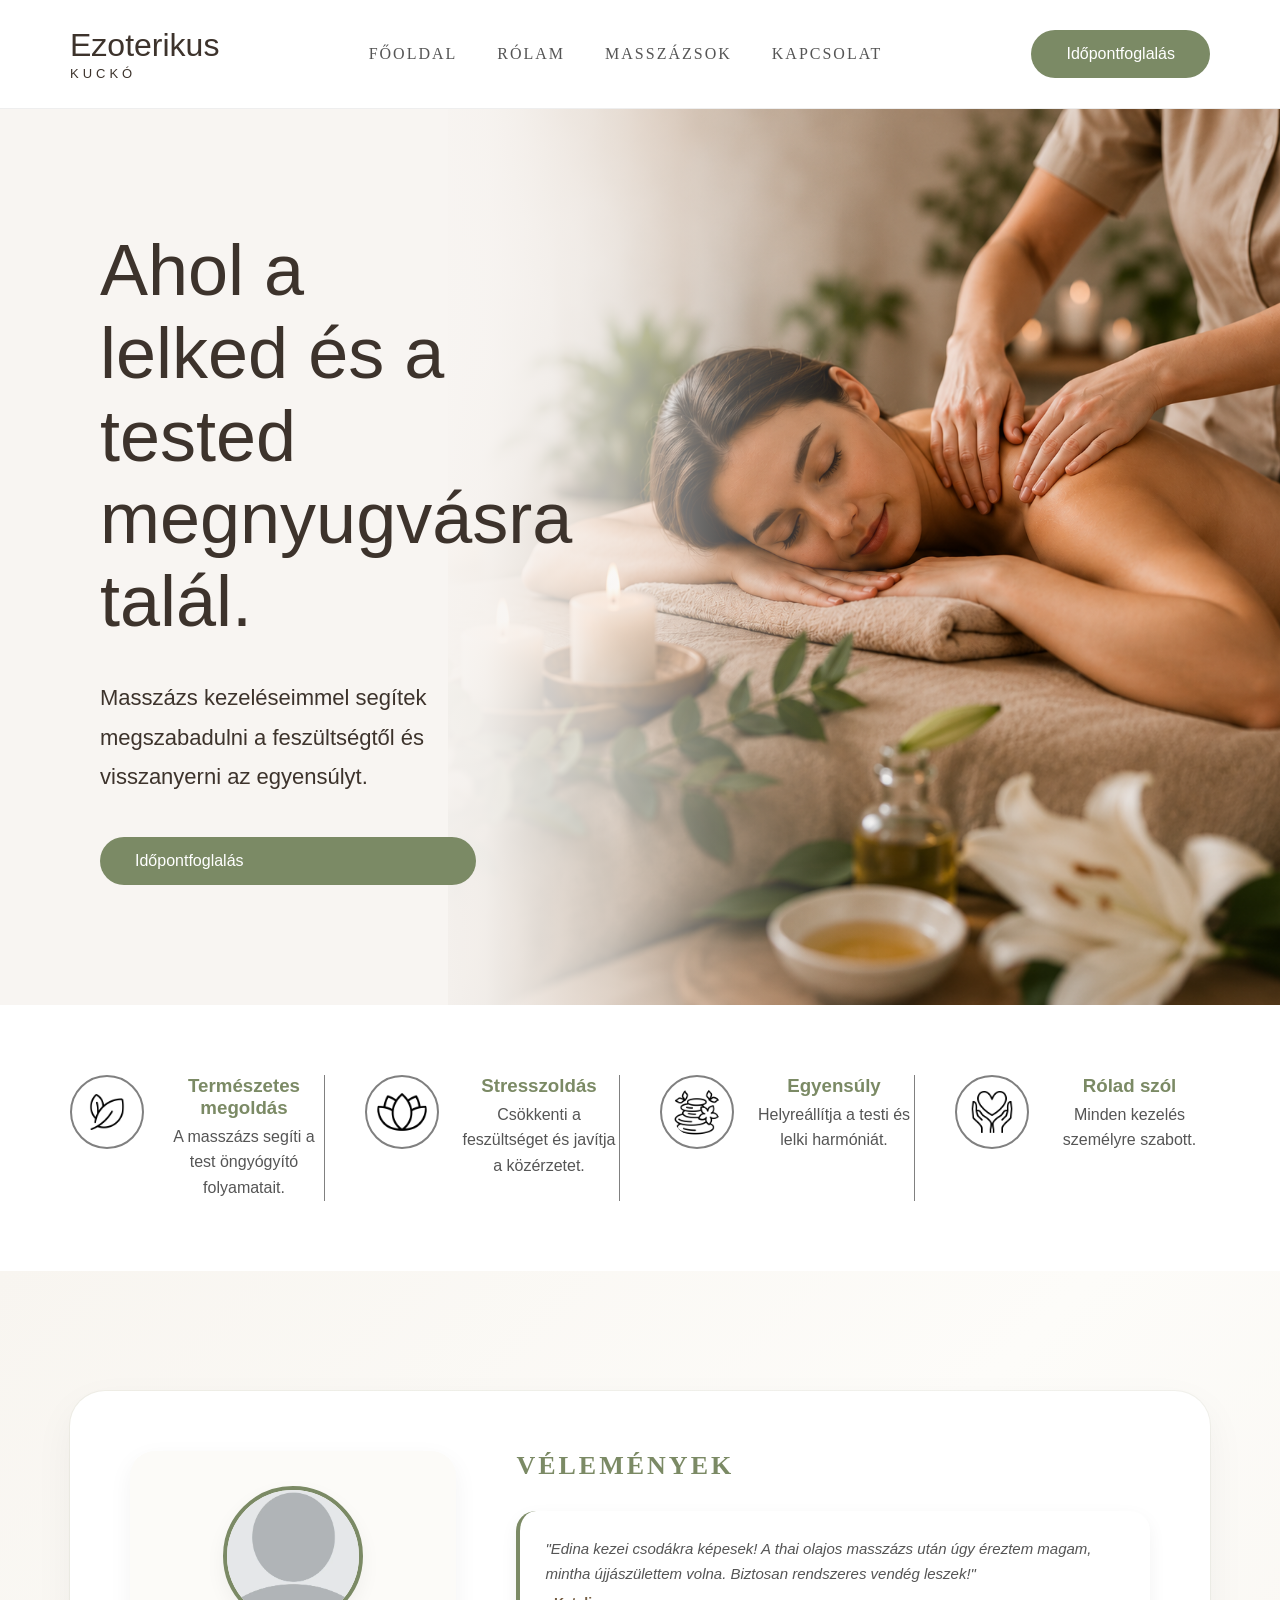
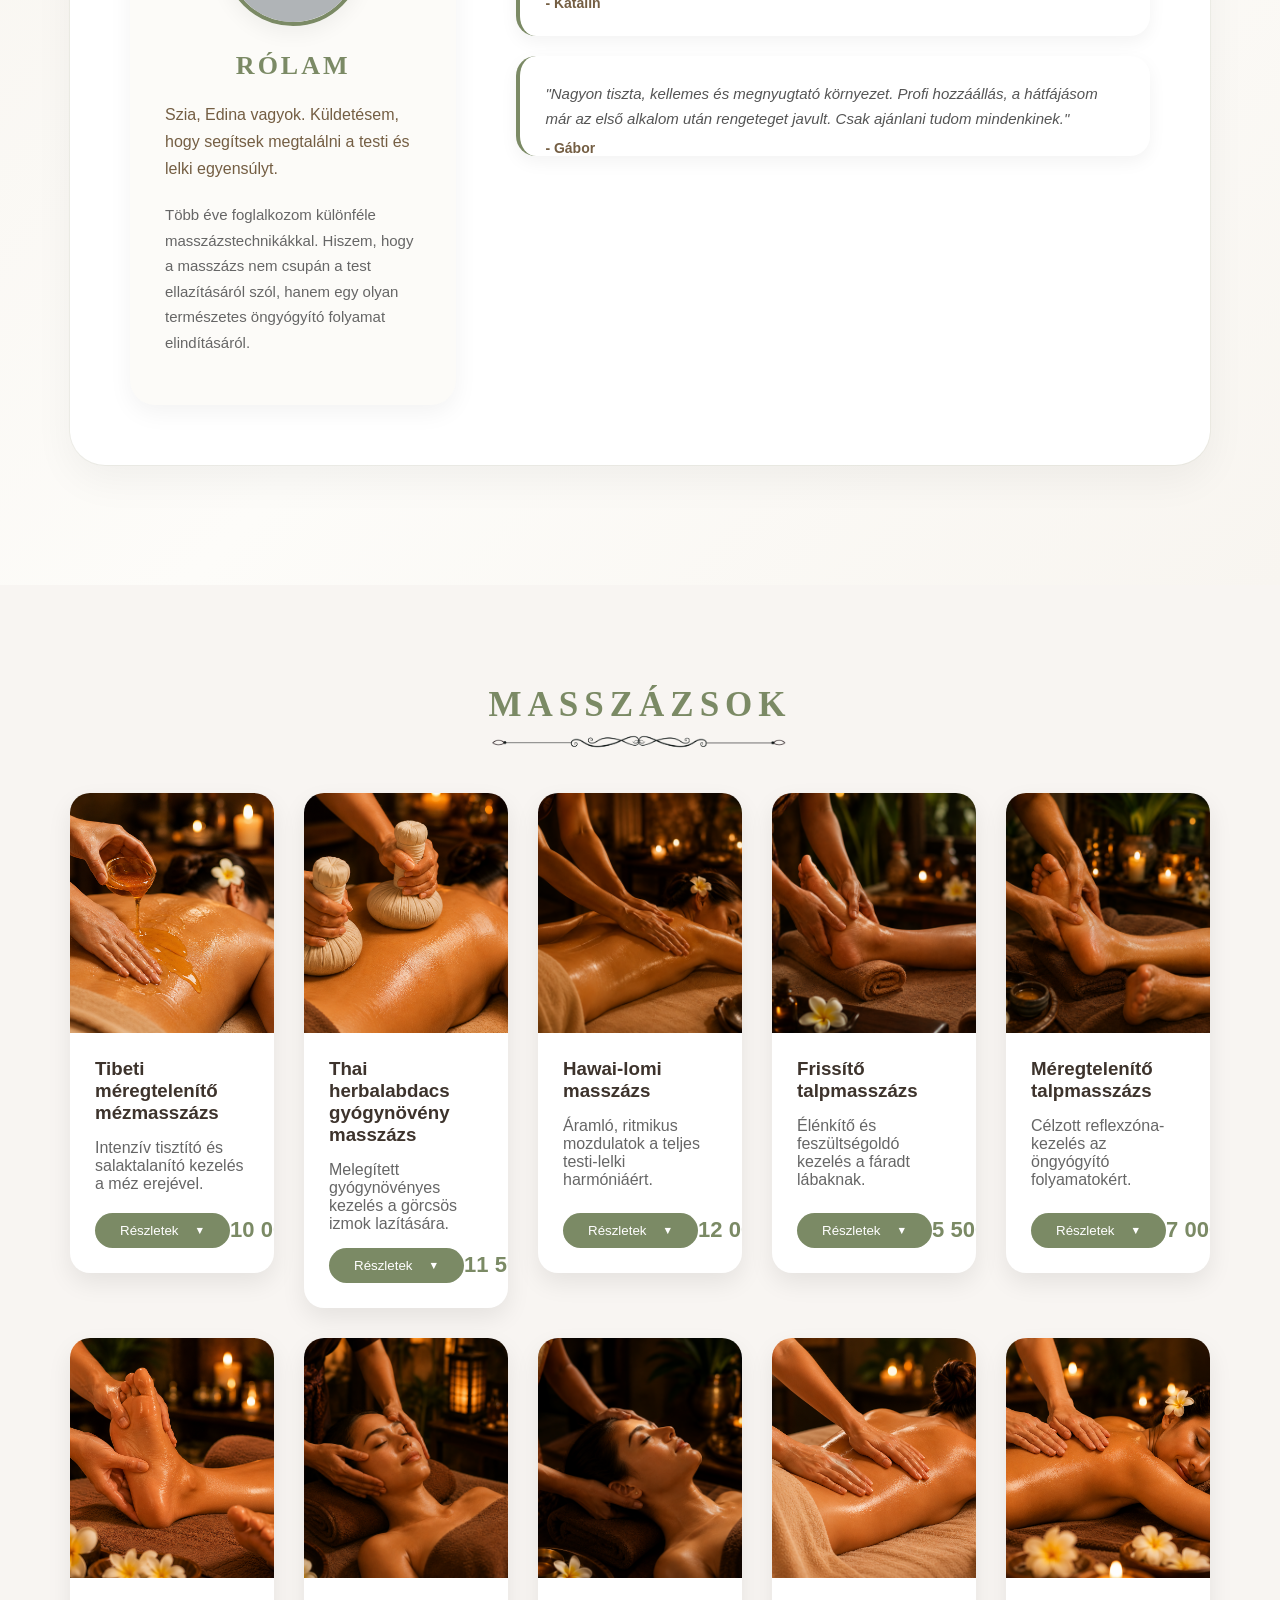
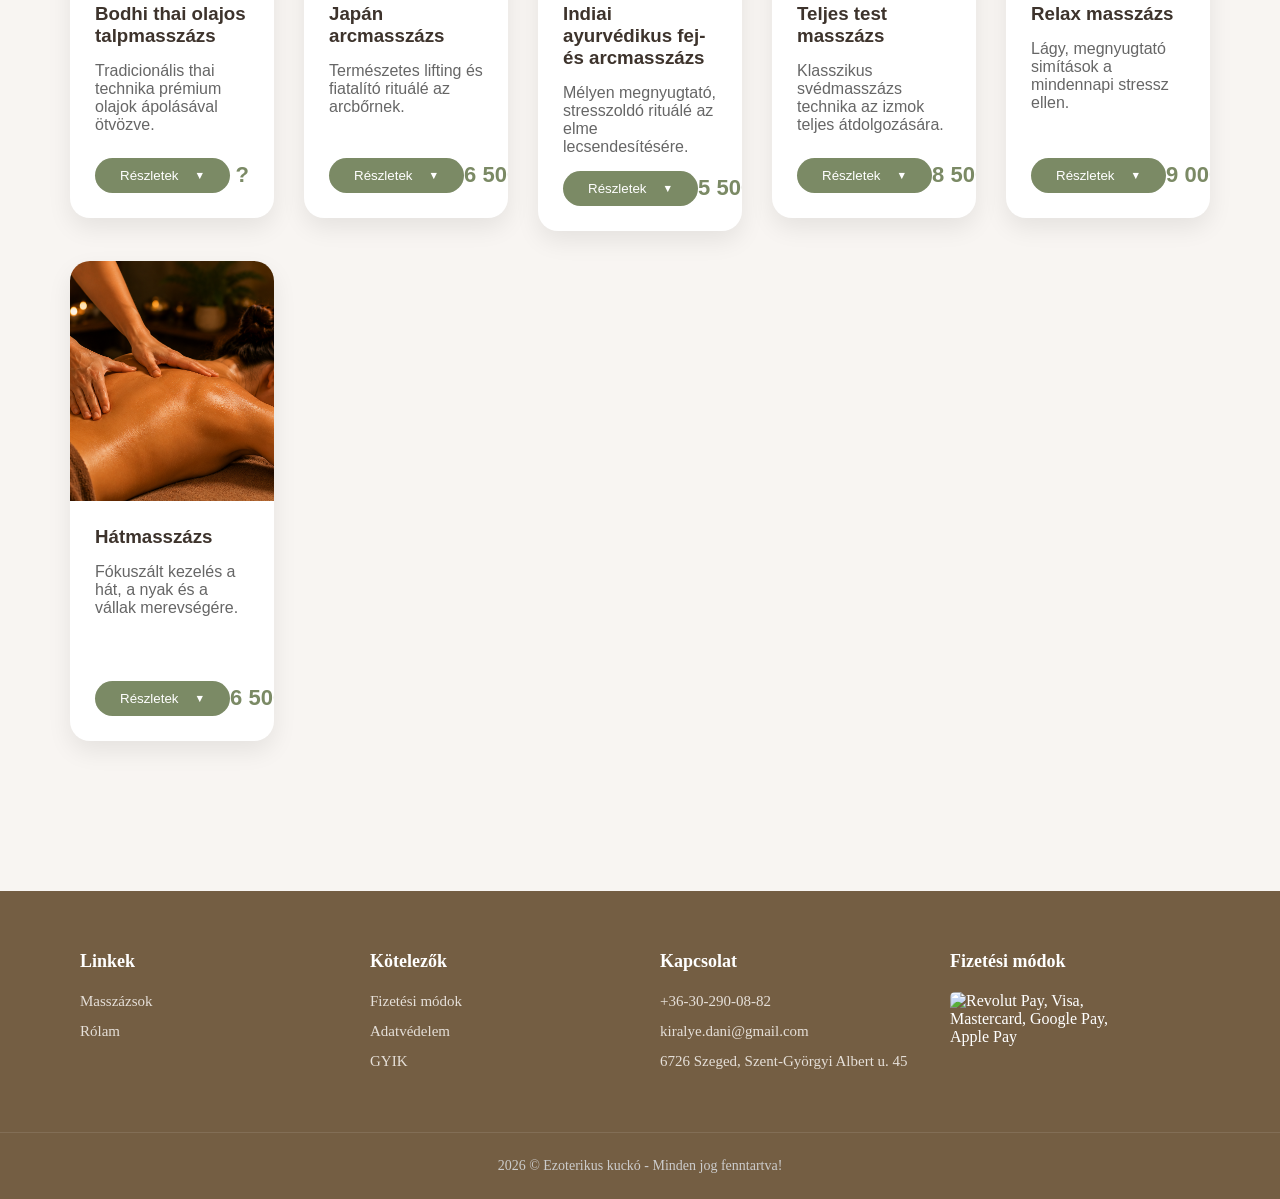
==== index.html @ 4ae63357 "Add files via upload" ====
<!DOCTYPE html>
<html lang="hu">
<head>
    <meta charset="UTF-8">
    <meta name="viewport" content="width=device-width, initial-scale=1.0">

    <title>Ezoterikus kuckó</title>
    <link rel="icon" type="image/png" href="images/clean_logo.png?v=1">

    <link rel="stylesheet" href="massage.css">
    <script src="massage.js" defer></script>

    <link href="https://assets.calendly.com/assets/external/widget.css" rel="stylesheet">
    <script src="https://assets.calendly.com/assets/external/widget.js" type="text/javascript" async></script>

    <script>
    window.onload = function() {
        const bookingButtons = document.querySelectorAll('.btn');
        
        bookingButtons.forEach(button => {
            button.addEventListener('click', function(e) {
                e.preventDefault();
                
                Calendly.initPopupWidget({
                    url: 'https://calendly.com/kiralye-dani/masszazs-kezeles'
                });
                return false;
            });
        });
    }
    </script>
    
</head>
<body>

    <!-- NAVBAR -->

    <header>
        <div class="container navbar" id="navbar">

            <div class="logo">
                <h1>Ezoterikus</h1>
                <span>KUCKÓ</span>
            </div>

            <nav>
                <ul>
                    <li><a href="#navbar">Főoldal</a></li>
                    <li><a href="#about">Rólam</a></li>
                    <li><a href="#services">Masszázsok</a></li>
                    <li><a href="#contact">Kapcsolat</a></li>
                </ul>
            </nav>

            <a href="#" class="btn">Időpontfoglalás</a>

        </div>
    </header>

    <!-- HERO -->

    <section class="hero">

    <div class="hero-text">

        <h1>Ahol a lelked és a tested megnyugvásra talál.</h1>

        <p>
            Masszázs kezeléseimmel segítek megszabadulni
            a feszültségtől és visszanyerni az egyensúlyt.
        </p>

        <a href="#" class="btn">Időpontfoglalás</a>

    </div>

    <div class="hero-image">
        <img src="images/pictures/picture.png" alt="Kellemes, megnyugtató masszázs környezet" width="600" height="400">
    </div>

    </section>

    <!-- ELŐNYÖK -->

    <section class="benefits">

    <div class="benefit">
        <img class="benefit-icons" src="images/icons/leaf.png" alt="Természetes megoldás">
        <div class="benefit-text">
            <h3>Természetes megoldás</h3>
            <p>A masszázs segíti a test öngyógyító folyamatait.</p>
        </div>
    </div>

    <div class="benefit">
        <img class="benefit-icons" src="images/icons/lotus.png" alt="Stresszoldás">
        <div class="benefit-text">
            <h3>Stresszoldás</h3>
            <p>Csökkenti a feszültséget és javítja a közérzetet.</p>
        </div>
    </div>

    <div class="benefit">
        <img class="benefit-icons" src="images/icons/stones.png" alt="Egyensúly">
        <div class="benefit-text">
            <h3>Egyensúly</h3>
            <p>Helyreállítja a testi és lelki harmóniát.</p>
        </div>
    </div>

    <div class="benefit">
        <img class="benefit-icons" src="images/icons/heart.png" alt="Rólad szól">
        <div class="benefit-text">
            <h3>Rólad szól</h3>
            <p>Minden kezelés személyre szabott.</p>
        </div>
    </div>
    </section>

    <!-- RÓLAM + VÉLEMÉNYEK -->

    <section id="about" class="magazine-section">
    <div class="magazine-container">
        
        <div class="magazine-left">
            <div class="profile-avatar">
                <img src="images/pictures/rolam.png" alt="Edina - Masszőr" width="140" height="140">
            </div>
            <h2>Rólam</h2>
            <p class="highlight-text">Szia, Edina vagyok. Küldetésem, hogy segítsek megtalálni a testi és lelki egyensúlyt.</p>
            <p>Több éve foglalkozom különféle masszázstechnikákkal. Hiszem, hogy a masszázs nem csupán a test ellazításáról szól, hanem egy olyan természetes öngyógyító folyamat elindításáról.</p>
        </div>

        <div class="magazine-right">
            <h2>Vélemények</h2>
            
            <div class="review-item">
                <p class="review-quote">"Edina kezei csodákra képesek! A thai olajos masszázs után úgy éreztem magam, mintha újjászülettem volna. Biztosan rendszeres vendég leszek!"</p>
                <p class="review-user">- Katalin</p>
            </div>
            
            <div class="review-item">
                <p class="review-quote">"Nagyon tiszta, kellemes és megnyugtató környezet. Profi hozzáállás, a hátfájásom már az első alkalom után rengeteget javult. Csak ajánlani tudom mindenkinek."</p>
                <p class="review-user">- Gábor</p>
            </div>
        </div>

    </div>
    </section>

    <!-- MASSZÁZSOK -->

    <section class="services" id="services">

        <h2>Masszázsok</h2>
        <img src="images/icons/line.png" alt="Elválasztó vonal" class="divider">

        <div class="service-grid">

            <div class="card">
                <img src="images/pictures/Tibeti_meregtelenito_mezmasszazs.png" alt="Tibeti méregtelenítő mézmasszázs">
                <div class="card-content">
                    <h3>Tibeti méregtelenítő mézmasszázs</h3>
                    <p>Intenzív tisztító és salaktalanító kezelés a méz erejével.</p>
                    
                    <div class="info-box">
                        <p>A tibeti méregtelenítő mézmasszázs egy különleges energetizáló és bőrfeszesítő kezelés, amely a méz erejével támogatja a szervezet tisztulását és javítja a közérzetet.</p>
                    </div>
                    
                    <div class="card-footer">
                        <button class="info-btn">Részletek</button>
                        <span class="price">10 000 Ft</span>
                    </div>

                </div>
            </div>

            <div class="card">
                <img src="images/pictures/Thai_herbalabdacs_gyogynoveny_masszazs.png" alt="Thai herbalabdacs gyógynövény masszázs">
                <div class="card-content">
                    <h3>Thai herbalabdacs gyógynövény masszázs</h3>
                    <p>Melegített gyógynövényes kezelés a görcsös izmok lazítására.</p>

                    <div class="card-footer">
                        <button class="info-btn">Részletek</button>
                        <span class="price">11 500 Ft</span>
                    </div>

                    <div class="info-box">
                        <p>A thai herballabdacs masszázs egy mélyen melegítő és feszültségoldó kezelés, amely a gőzölt gyógynövények erejével segít enyhíteni az izomfájdalmakat és javítani a szervezet energiaáramlását.</p>
                    </div>

                </div>
            </div>

            <div class="card">
                <img src="images/pictures/Hawai_lomi_masszazs.png" alt="Hawai-lomi masszázs">
                <div class="card-content">
                    <h3>Hawai-lomi masszázs</h3>
                    <p>Áramló, ritmikus mozdulatok a teljes testi-lelki harmóniáért.</p>

                    <div class="card-footer">
                        <button class="info-btn">Részletek</button>
                        <span class="price">12 000 Ft</span>
                    </div>

                    <div class="info-box">
                        <p>A hawaii lomi-lomi masszázs egy áramló és mélyen pihentető kezelés, amely segít helyreállítani a testi-lelki harmóniát és feloldani a felhalmozódott feszültséget.</p>
                    </div>
                    
                </div>
            </div>

            <div class="card">
                <img src="images/pictures/Frissito_talpmasszazs.png" alt="Frissítő talpmasszázs">
                <div class="card-content">
                    <h3>Frissítő talpmasszázs</h3>
                    <p>Élénkítő és feszültségoldó kezelés a fáradt lábaknak.</p>

                    <div class="card-footer">
                        <button class="info-btn">Részletek</button>
                        <span class="price">5 500 Ft</span>
                    </div>

                    <div class="info-box">
                        <p>A frissítő talpmasszázs egy élénkítő és feszültségoldó kezelés, amely segít enyhíteni a lábak fáradtságát és javítani az általános közérzetet.</p>
                    </div>

                </div>
            </div>

            <div class="card">
                <img src="images/pictures/Meregtelenito_talpmasszazs.png" alt="Méregtelenítő talpmasszázs">
                <div class="card-content">
                    <h3>Méregtelenítő talpmasszázs</h3>
                    <p>Célzott reflexzóna-kezelés az öngyógyító folyamatokért.</p>

                    <div class="card-footer">
                        <button class="info-btn">Részletek</button>
                        <span class="price">7 000 Ft</span>
                    </div>

                    <div class="info-box">
                        <p>A talpdiagnosztika és méregtelenítő talpmasszázs egy célzott, egészségmegőrző kezelés, amely segít feltérképezni a szervezet állapotát, enyhíteni a feszültséget és serkenteni a természetes méregtelenítést.</p>
                    </div>

                </div>
            </div>

            <div class="card">
                <img src="images/pictures/Bodhi_thai_olajos_talpmasszazs.png" alt="Bodhi thai olajos talpmasszázs">
                <div class="card-content">
                    <h3>Bodhi thai olajos talpmasszázs</h3>
                    <p>Tradicionális thai technika prémium olajok ápolásával ötvözve.</p>

                    <div class="card-footer">
                        <button class="info-btn">Részletek</button>
                        <span class="price">?</span>
                    </div>

                    <div class="info-box">
                        <p>A Bodhi thai olajos talpmasszázs egy mélyen pihentető és energetizáló kezelés, amely a tradicionális thai technikák és a tápláló olajok erejével segít enyhíteni a feszültséget és javítani az általános közérzetet.</p>
                    </div>

                </div>
            </div>

            <div class="card">
                <img src="images/pictures/Japan_arcmasszazs.png" alt="Japán arcmasszázs">
                <div class="card-content">
                    <h3>Japán arcmasszázs</h3>
                    <p>Természetes lifting és fiatalító rituálé az arcbőrnek.</p>

                    <div class="card-footer">
                        <button class="info-btn">Részletek</button>
                        <span class="price">6 500 Ft</span>
                    </div>

                    <div class="info-box">
                        <p>Exkluzív arcfiatalító és stresszoldó kezelés, amely a finom, ritmikus mozdulatok erejével serkenti a kollagéntermelést és biztosítja a teljes szellemi lecsendesedést.</p>
                    </div>

                </div>
            </div>

            <div class="card">
                <img src="images/pictures/Indiai_ayurvedikus_fej_es_arcmasszazs.png" alt="Indiai ayurvédikus fej- és arcmasszázs">
                <div class="card-content">
                    <h3>Indiai ayurvédikus fej- és arcmasszázs</h3>
                    <p>Mélyen megnyugtató, stresszoldó rituálé az elme lecsendesítésére.</p>

                    <div class="card-footer">
                        <button class="info-btn">Részletek</button>
                        <span class="price">5 500 Ft</span>
                    </div>

                    <div class="info-box">
                        <p>A indiai ayurvédikus fej- és arcmasszázs egy mélyen megnyugtató és stresszoldó kezelés, amely segít elcsendesíteni az elmét és enyhíteni a mentális feszültséget.</p>
                    </div>

                </div>
            </div>

            <div class="card">
                <img src="images/pictures/Teljes_test_masszazs_torolkozoben.png" alt="Teljes test masszázs">
                <div class="card-content">
                    <h3>Teljes test masszázs</h3>
                    <p>Klasszikus svédmasszázs technika az izmok teljes átdolgozására.</p>

                    <div class="card-footer">
                        <button class="info-btn">Részletek</button>
                        <span class="price">8 500 Ft</span>
                    </div>

                    <div class="info-box">
                        <p>A frissítő svédmasszázs egy klasszikus izomlazító és élénkítő hatású kezelés, amely segít enyhíteni a mindennapi feszültséget és javítani a szervezet általános közérzetét.</p>
                    </div>

                </div>
            </div>

            <div class="card">
                <img src="images/pictures/Relax_masszazs.png" alt="Relax masszázs">
                <div class="card-content">
                    <h3>Relax masszázs</h3>
                    <p>Lágy, megnyugtató simítások a mindennapi stressz ellen.</p>

                    <div class="card-footer">
                        <button class="info-btn">Részletek</button>
                        <span class="price">9 000 Ft</span>
                    </div>

                    <div class="info-box">
                        <p>A relaxáló svédmasszázs lassú, áramló mozdulataival kiválóan alkalmas a mindennapi rohanásból adódó feszültség feloldására és a belső béke megteremtésére.</p>
                    </div>

                </div>
            </div>

            <div class="card">
                <img src="images/pictures/Hatmasszazs.png" alt="Hátmasszázs">
                <div class="card-content">
                    <h3>Hátmasszázs</h3>
                    <p>Fókuszált kezelés a hát, a nyak és a vállak merevségére.</p>

                    <div class="card-footer">
                        <button class="info-btn">Részletek</button>
                        <span class="price">6 500 Ft</span>
                    </div>

                    <div class="info-box">
                        <p>A hátmasszázs hatékonyan oldja a mindennapi stressz és az ülőmunka okozta merevséget, célzott fogásokkal frissíti fel a gerinc környéki izmokat és csökkenti a fájdalmat.</p>
                    </div>

                </div>
            </div>

        </div>

    </section>

    <!-- Contact -->

    <footer class="site-footer" id="contact">
    <div class="footer-container">
        <div class="footer-column">
            <h4>Linkek</h4>
            <ul>
                <li><a href="#services">Masszázsok</a></li>
                <li><a href="#about">Rólam</a></li>
            </ul>
        </div>

        <div class="footer-column">
            <h4>Kötelezők</h4>
            <ul>
                <li><a href="fizetesi-modok.html">Fizetési módok</a></li>
                <li><a href="adatvedelem.html">Adatvédelem</a></li>
                <li><a href="gyik.html">GYIK</a></li>
            </ul>
        </div>

        <div class="footer-column">
            <h4>Kapcsolat</h4>
            <ul>
                <li><a href="tel:+36302900882">+36-30-290-08-82</a></li>
                <li><a href="mailto:kiralye.dani@gmail.com">kiralye.dani@gmail.com</a></li>
                <li><a href="https://maps.app.goo.gl/UxYSqCgDBpFyrCHb8" target="_blank">6726 Szeged, Szent-Györgyi Albert u. 45</a></li>
            </ul>
        </div>

        <div class="footer-column">
            <h4>Fizetési módok</h4>
            <div class="payment-box">
                <img src="images/revolut-pay.png" alt="Revolut Pay, Visa, Mastercard, Google Pay, Apple Pay" class="payment-img">
            </div>
        </div>
    </div>

    <div class="footer-bottom">
        <p>2026 © Ezoterikus kuckó - Minden jog fenntartva!</p>
    </div>
</footer>

</body>
</html>
---- massage.css ----
*{
    margin:0;
    padding:0;
    box-sizing:border-box;
}

html {
    scroll-behavior: smooth;
}

body{
    font-family:'Segoe UI',sans-serif;
    background:#f8f5f2;
    color:#3d332c;
}

/* NAVBAR */

header{
    background:white;
    padding:25px 70px;
    border-bottom:1px solid #eee;
}

.navbar{
    display:flex;
    justify-content:space-between;
    align-items:center;
}

.logo h1{
    font-size:32px;
    font-weight:300;
}

.logo span{
    letter-spacing:4px;
    font-size:13px;
}

nav ul{
    list-style:none;
    display:flex;
    justify-content:center;
    gap:40px;
    padding: 20px 0;
}

nav a{
    text-decoration:none;
    color: #555;
    font-family: 'Cinzel', serif;
    font-size: 16px;
    letter-spacing: 2px;
    text-transform: uppercase;
    transition: color 0.3s;
}

nav a:hover{
    color:#7b8a65;
}

.btn{
    background:#7b8a65;
    color:white;
    text-decoration:none;
    padding:15px 35px;
    border-radius:50px;
    transition:.3s;
}

.btn:hover{
    background:#64724f;
}

/* HERO */

.hero{
    position:relative;
    display:flex;
    min-height:850px;
    background:#f8f5f2;
    overflow:hidden;
}

.hero-text{
    width:45%;
    padding:120px 100px;
    display:flex;
    flex-direction:column;
    justify-content:center;
    position:relative;
    z-index:2;
}

.hero-text h1{
    font-size:72px;
    line-height:1.15;
    font-weight:300;
    margin-bottom:35px;
}

.hero-text p{
    font-size:22px;
    line-height:1.8;
    margin-bottom:40px;
    max-width:550px;
}

.hero-image{
    position:absolute;
    top:0;
    right:0;
    width:65%;
    height:100%;
}

.hero-image img{
    width:100%;
    height:100%;
    object-fit:cover;
}

.hero::after{
    content:"";
    position:absolute;
    top:0;
    left:30%;
    width:40%;
    height:100%;

    background:linear-gradient(
        to right,
        #f8f5f2 0%,
        rgba(248,245,242,0.95) 20%,
        rgba(248,245,242,0.7) 45%,
        rgba(248,245,242,0.3) 70%,
        transparent 100%
    );

    z-index:1;
}

/* BENEFITS */

.benefits{
    display:grid;
    grid-template-columns:repeat(4,1fr);
    gap:40px;
    background:white;
    padding:70px;
}

.benefit{
    display:grid;
    grid-template-columns: auto 1fr;
    text-align: center;
    gap: 0px 20px;
    border-right: 1px solid gray;
}

.benefit:last-child {
    border-right: none;
}

.benefit h3{
    color:#7b8a65;
    margin: 0 0 5px 0;
}

.benefit p{
    line-height:1.6;
    margin:0;
    color:#555;
}

.benefit-icons{
    grid-column: 1;
    grid-row: span 2;
    
    width: 50px;
    height: 50px;
    padding: 10px;
    box-sizing: content-box;
    border: 2px solid gray;
    border-radius: 50%;
}

/* ABOUT + REVIEWS */

.magazine-section {
    padding:120px 70px;
    background:
        linear-gradient(
            135deg,
            #f8f5f0 0%,
            #fdfcf9 50%,
            #f8f5f0 100%
        );
    position:relative;
}

.magazine-container {
    max-width:1300px;
    margin:auto;

    background:white;
    border-radius:35px;
    padding:60px;

    box-shadow:
        0 15px 40px rgba(0,0,0,.05),
        0 0 0 1px rgba(123,138,101,.08);

    display:flex;
    gap:50px;
}

.magazine-left {
    flex:0 0 32%;

    background:#fcfbf8;
    border-radius:25px;
    padding:35px;

    box-shadow:0 8px 25px rgba(0,0,0,.05);
}

.profile-avatar {
    width: 140px;
    height: 140px;
    margin: 0 auto 25px auto;
    border-radius: 50%;
    overflow: hidden;
    border: 4px solid #7b8a65;
    box-shadow: 0 8px 20px rgba(0,0,0,0.05);
}

.profile-avatar img {
    width: 100%;
    height: 100%;
    object-fit: cover;
}

.magazine-left h2, .magazine-right h2 {
    font-family: 'Cinzel', serif;
    text-transform: uppercase;
    letter-spacing: 3px;
    color: #7b8a65;
    font-size: 26px;
    margin-bottom: 20px;
}

.magazine-left h2 {
    text-align: center;
}

.magazine-left p {
    color: #666;
    line-height: 1.7;
    font-size: 15px;
    margin-bottom: 15px;
}

.magazine-left .highlight-text {
    font-size: 16px;
    font-weight: 500;
    color: #745e43;
    margin-bottom: 20px;
}

/* --- JOBB OLDAL: VÉLEMÉNYEK (A maradék 65% hely) --- */
.magazine-right {
    width: 65%;
    padding-left: 10px;
}

.magazine-right h2 {
    margin-bottom: 30px;
}

.review-item {
    background:white;
    border-radius:20px;
    padding:25px;
    margin-bottom:20px;
    box-shadow:0 6px 18px rgba(0,0,0,.05);
    border-left:4px solid #7b8a65;
    transition:.3s;
}

.review-item:last-child {
    margin-bottom: 0;
    padding-bottom: 0;
    border-bottom: none;
}

.review-quote {
    font-style: italic;
    color: #555;
    font-size: 15px;
    line-height: 1.7;
}

.review-user {
    color: #745e43;
    font-weight: 600;
    font-size: 14px;
    margin-top: 8px;
}

.review-item:hover{
    transform:translateY(-5px);
}

/* --- MOBIL NÉZET --- */
@media (max-width: 850px) {
    .magazine-left, .magazine-right {
        width: 100% !important;
        float: none !important;
        padding: 0;
    }
    .magazine-left {
        border-right: none;
        border-bottom: 1px solid #e5dfd8;
        padding-bottom: 30px;
        margin-bottom: 30px;
    }
}

/* SERVICES */

.divider{
    display:block;
    width: 300px;
    height: auto;
    margin-top: 0px;
    margin-bottom: 40px;
    margin-left: auto;
    margin-right: auto;
}

.services{
    padding:100px 70px;
}

.services h2{
    font-family: 'Cinzel', 'Playfair Display', 'Georgia', serif;
    text-transform: uppercase;
    letter-spacing: 6px;
    color: #7b8a65;
    text-align:center;
    font-size:35px;
    font-weight:400px;
    margin-bottom:5px;
}

.service-grid{
    display:grid;
    grid-template-columns:repeat(5,1fr);
    gap:30px;
    align-items:start;
}

.card{
    background:white;
    border-radius:20px;
    overflow:hidden;
    box-shadow:0 10px 25px rgba(0,0,0,0.08);
    transition:.3s;
    
    display: flex;
    flex-direction: column;
    min-height: 480px;
}

.card:hover{
    transform:translateY(-8px);
}

.card img{
    width:100%;
    height:240px;
    object-fit:cover;
}

.card-content{
    padding: 25px;
    display:flex;
    flex-direction:column;
    flex-grow: 1;
}

.card-content h3{
    margin-bottom:15px;
}

.card-content p{
    color:#666;
}

.card-footer{
    display:flex;
    justify-content:space-between;
    align-items:center;
    margin-top: auto; 
    padding-top: 15px;
}

.price{
    font-size:22px;
    font-weight:700;
    color:#7b8a65;
    white-space:nowrap;
}

.info-box{
    display: none;
    margin-top: 15px;
    padding: 15px;
    background-color: #f9fbf7;
    border-radius: 10px;
    border-left: 3px solid #7b8a65;
    font-size: 0.9em;
    color: #555;
}

.info-box.open {
    display: block !important;
}

.info-btn{
    display: inline-flex;
    align-items: center;
    gap: 8px;
    background:#7b8a65;
    color:white;
    text-decoration:none;
    padding:10px 25px;
    border-radius:50px;
    transition:.3s;
    border:none;
    cursor:pointer;
}

.info-btn::after{
    content: "▼";
    font-size: 0.8em;
    display:inline-block;
    margin-left: 8px;
}

.info-btn.open::after{
    content: "▲";
}

/* Contact */

.site-footer {
    background-color: #745e43;
    color: #ffffff;
    font-family: 'Playfair Display', 'Georgia', serif;
    padding: 60px 0 20px 0;
    margin-top: 50px;
}

/* A 4 oszlopos rács */
.footer-container {
    max-width: 1200px;
    margin: 0 auto;
    padding: 0 40px;
    display: grid;
    grid-template-columns: repeat(4, 1fr);
    gap: 40px;
}

.footer-column h4 {
    font-size: 18px;
    font-weight: 700;
    margin-bottom: 20px;
    color: #ffffff;
    text-transform: none;
}

.footer-column ul {
    list-style: none;
    padding: 0;
    margin: 0;
}

.footer-column li {
    margin-bottom: 12px;
}

/* Linkek kinézete */
.footer-column a {
    color: #e5dfd8;
    text-decoration: none;
    font-size: 15px;
    transition: 0.3s;
}

.footer-column a:hover {
    color: #ffffff;
    text-decoration: underline;
}

.payment-img {
    max-width: 180px;
    height: auto;
    border-radius: 5px;
}

.footer-bottom {
    margin-top: 50px;
    padding-top: 20px;
    border-top: 1px solid rgba(255, 255, 255, 0.1);
    text-align: center;
    font-size: 14px;
    color: #ccc;
}

.footer-bottom p {
    margin: 5px 0;
}

.designer-link {
    color: #ccc;
    text-decoration: underline;
}

.designer-link:hover {
    color: #ffffff;
}


/*-----------------------MOBILE---------------------------*/

@media(max-width:1100px){

    .hero{
        flex-direction:column;
    }

    .hero-text,
    .hero-image{
        width:100%;
    }

    .hero-text{
        padding:60px 30px;
    }

    .hero-text h1{
        font-size:48px;
    }

    .benefits{
        grid-template-columns:repeat(2,1fr);
    }

    .service-grid{
        grid-template-columns:repeat(2,1fr);
    }

}

@media(max-width:700px){

    nav{
        display:none;
    }

    .hero-text h1{
        font-size:38px;
    }

    .benefits{
        grid-template-columns:1fr;
    }

    .service-grid{
        grid-template-columns:1fr;
    }

}
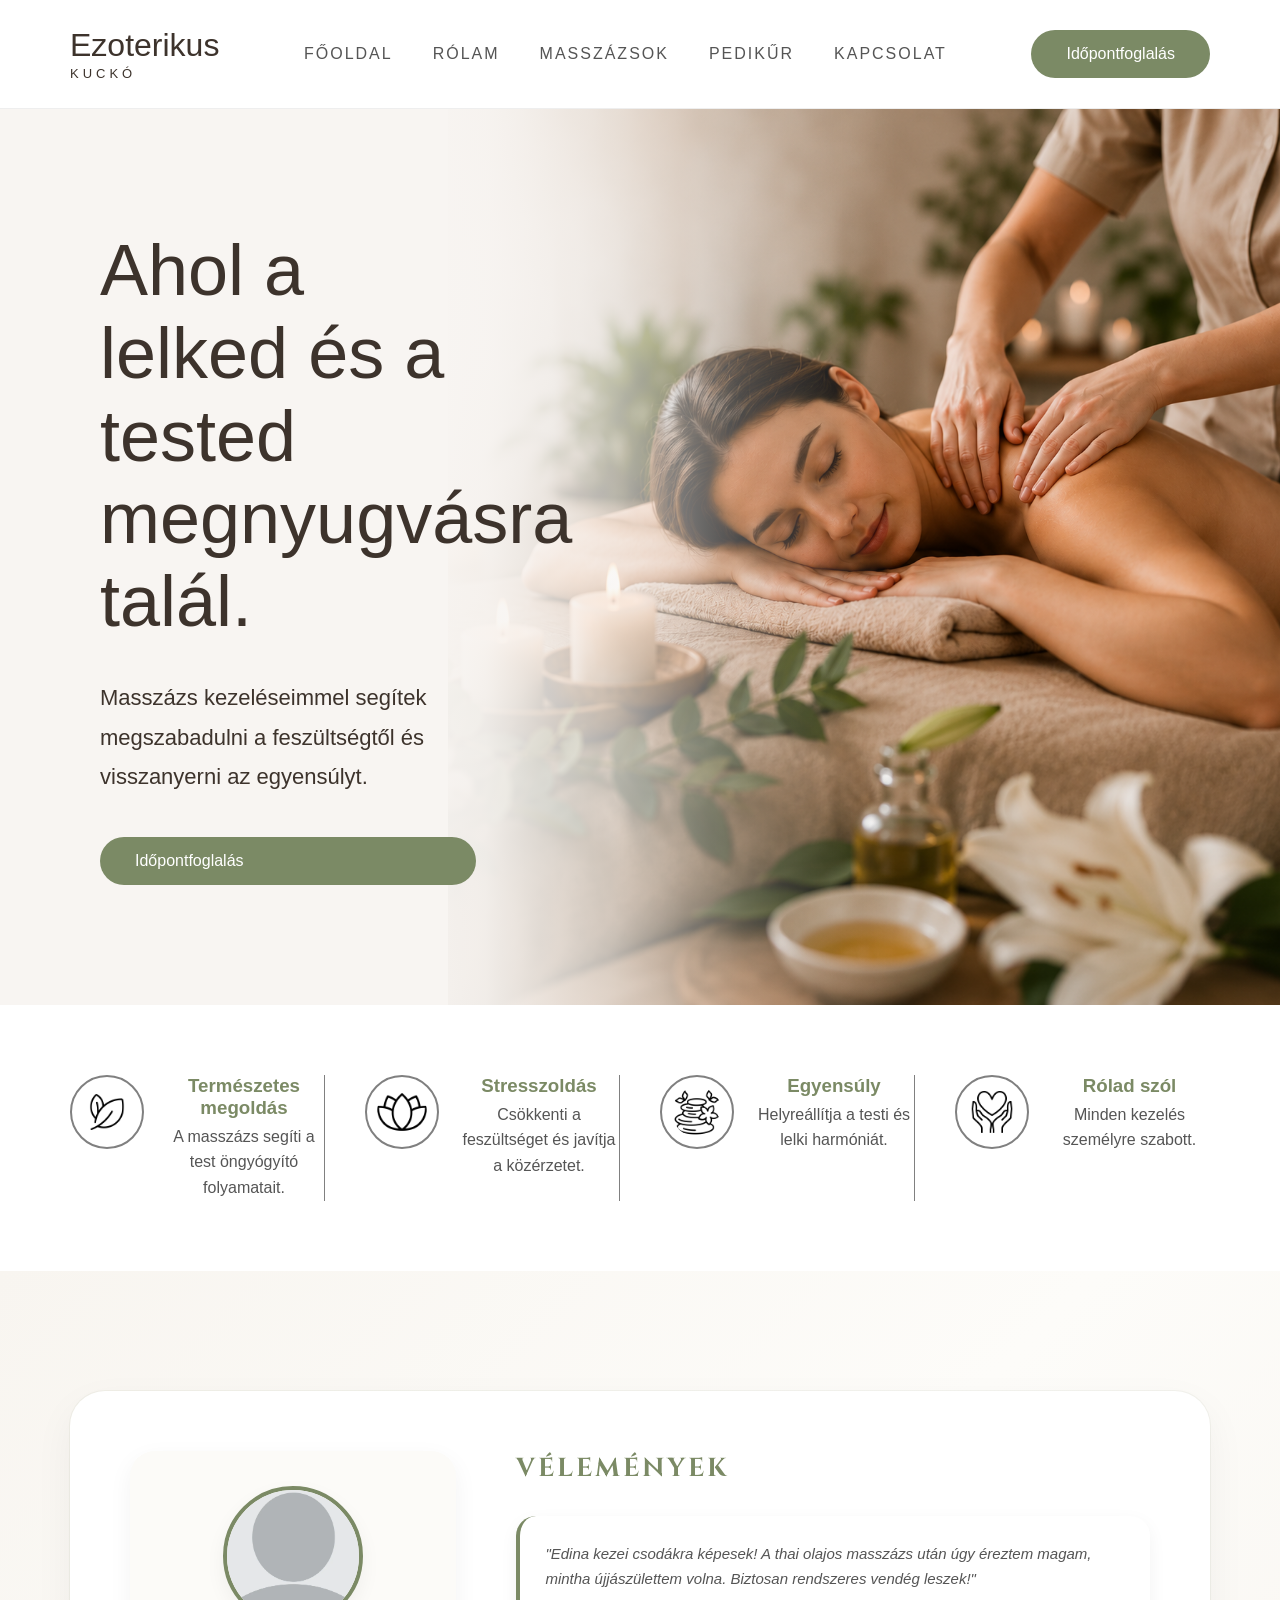
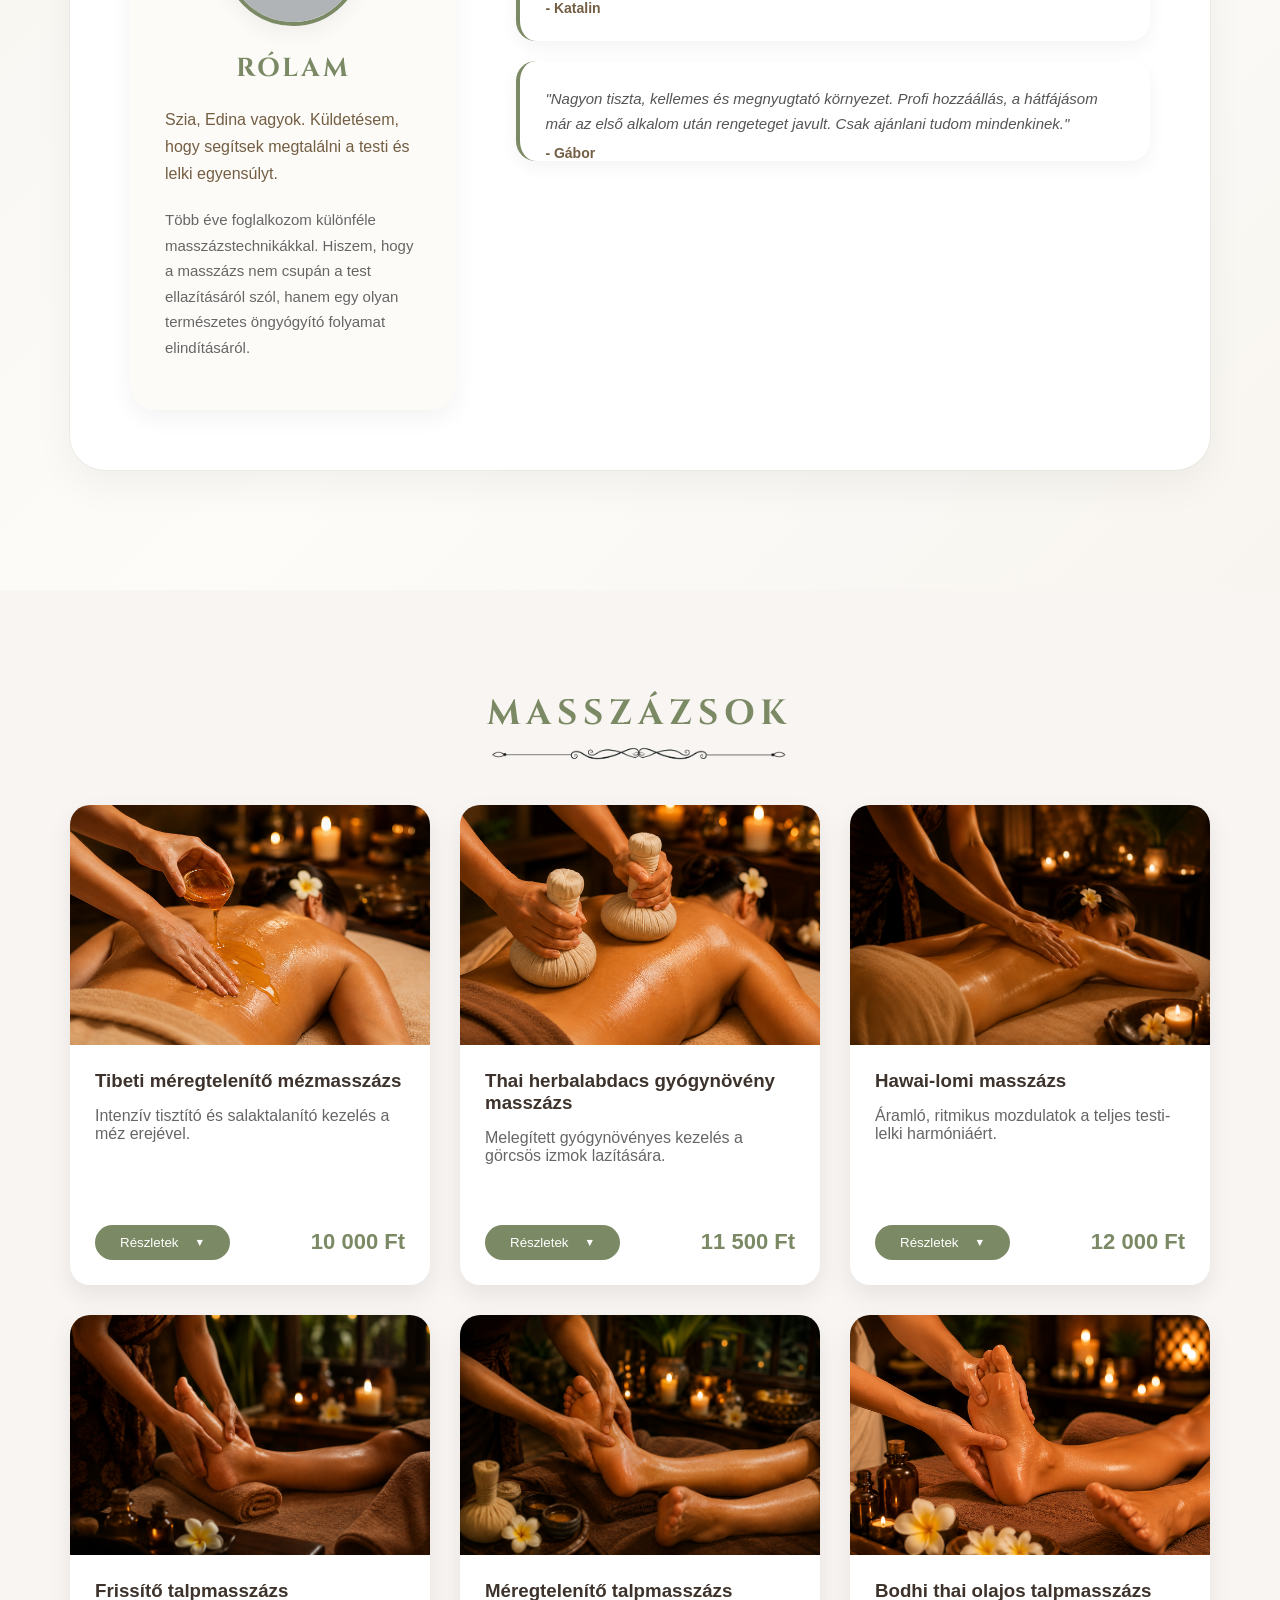
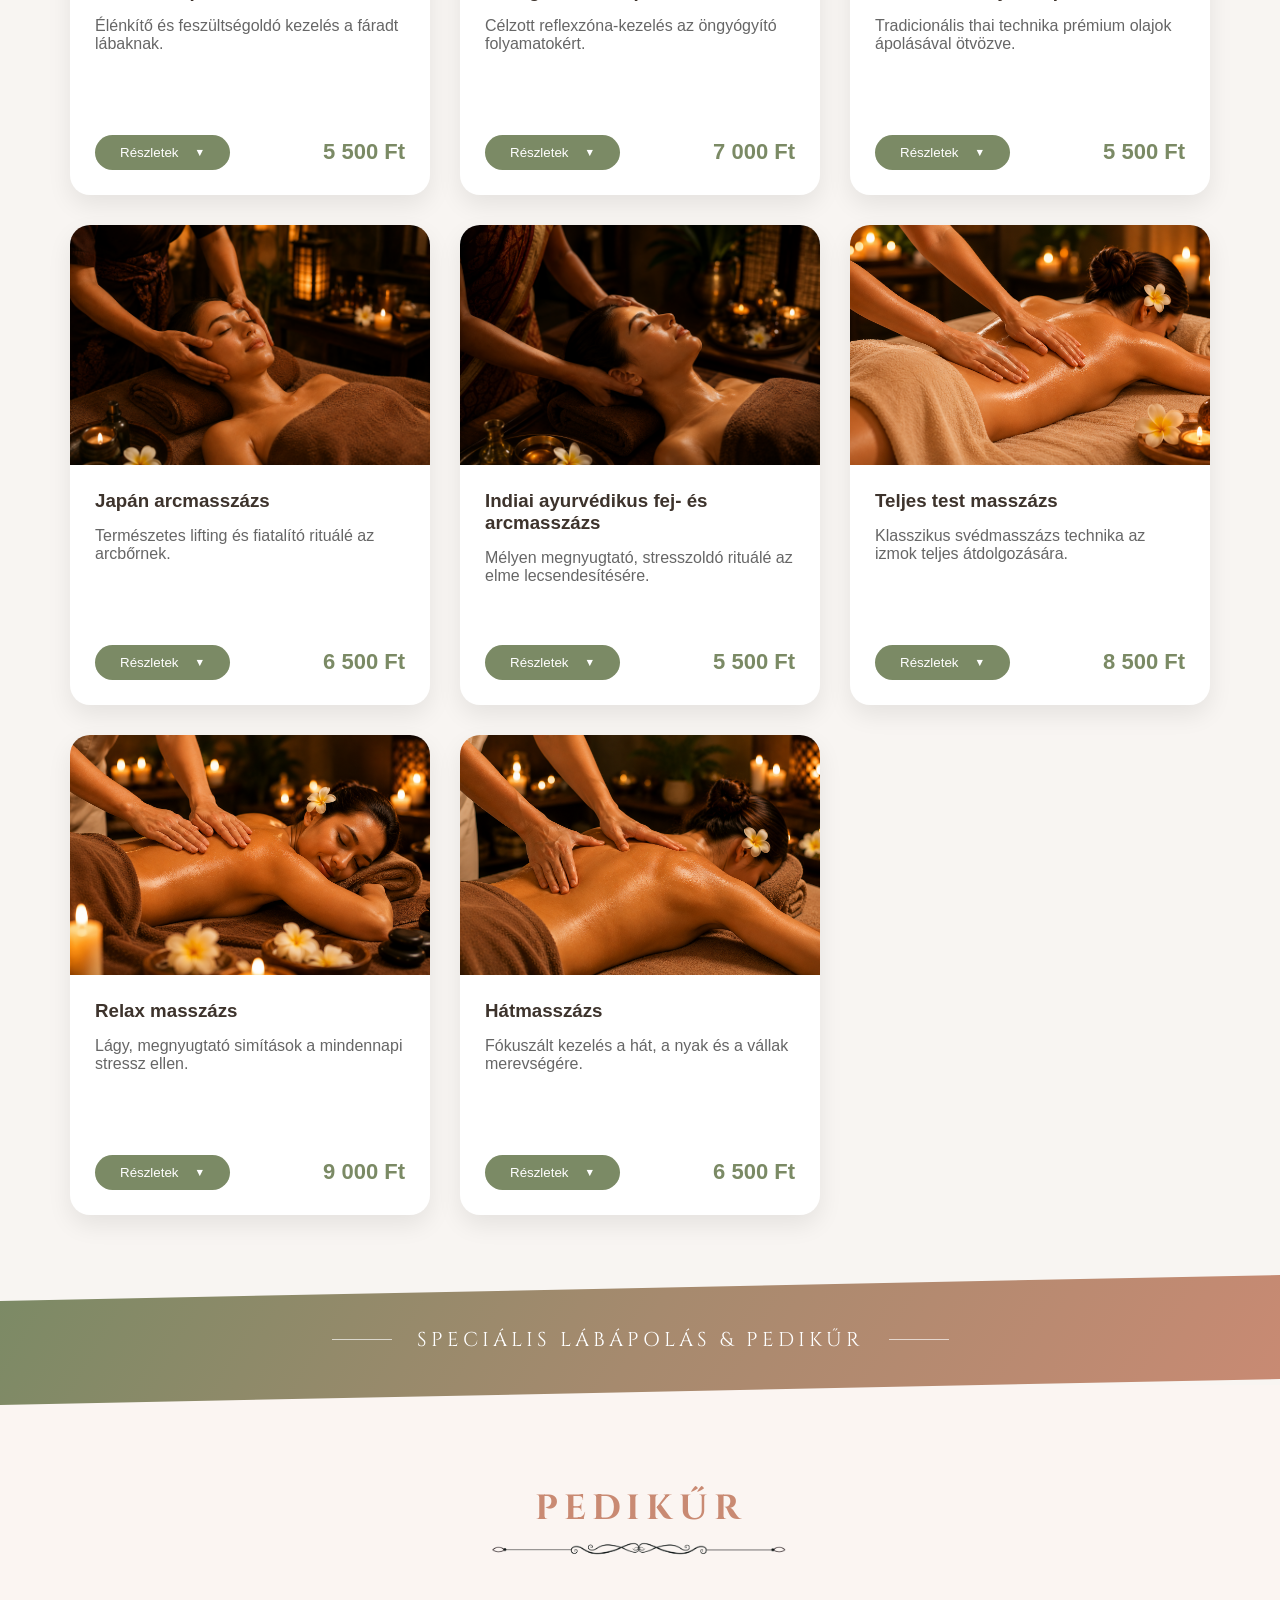
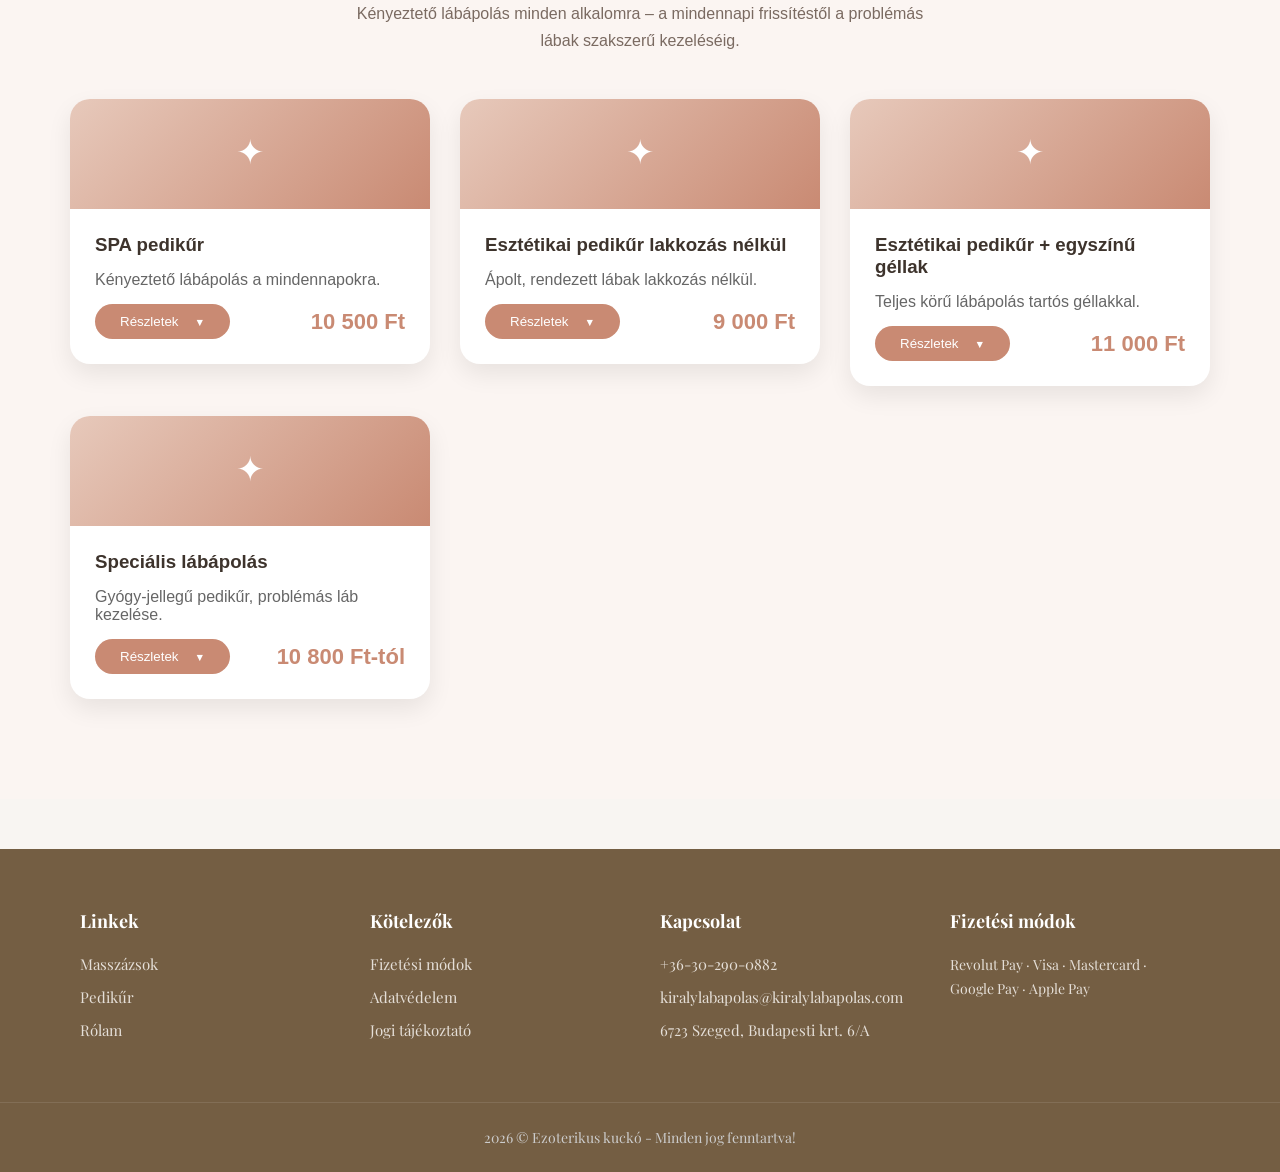
==== commit a92cfbbc: "Add files via upload" ====
--- a/index.html
+++ b/index.html
@@ -9,6 +9,10 @@
 
     <link rel="stylesheet" href="massage.css">
     <script src="massage.js" defer></script>
+
+    <link rel="preconnect" href="https://fonts.googleapis.com">
+    <link rel="preconnect" href="https://fonts.gstatic.com" crossorigin>
+    <link href="https://fonts.googleapis.com/css2?family=Cinzel:wght@400;500;600&family=Playfair+Display:wght@400;500;600;700&display=swap" rel="stylesheet">
 
     <link href="https://assets.calendly.com/assets/external/widget.css" rel="stylesheet">
     <script src="https://assets.calendly.com/assets/external/widget.js" type="text/javascript" async></script>
@@ -43,16 +47,21 @@
                 <span>KUCKÓ</span>
             </div>
 
-            <nav>
+            <nav id="mainNav">
                 <ul>
                     <li><a href="#navbar">Főoldal</a></li>
                     <li><a href="#about">Rólam</a></li>
                     <li><a href="#services">Masszázsok</a></li>
+                    <li><a href="#pedicure">Pedikűr</a></li>
                     <li><a href="#contact">Kapcsolat</a></li>
                 </ul>
             </nav>
 
             <a href="#" class="btn">Időpontfoglalás</a>
+
+            <button class="nav-toggle" id="navToggle" aria-label="Menü megnyitása" aria-expanded="false" aria-controls="mainNav">
+                <span></span><span></span><span></span>
+            </button>
 
         </div>
     </header>
@@ -162,14 +171,14 @@
                 <div class="card-content">
                     <h3>Tibeti méregtelenítő mézmasszázs</h3>
                     <p>Intenzív tisztító és salaktalanító kezelés a méz erejével.</p>
-                    
+
+                    <div class="card-footer">
+                        <button class="info-btn">Részletek</button>
+                        <span class="price">10 000 Ft</span>
+                    </div>
+
                     <div class="info-box">
                         <p>A tibeti méregtelenítő mézmasszázs egy különleges energetizáló és bőrfeszesítő kezelés, amely a méz erejével támogatja a szervezet tisztulását és javítja a közérzetet.</p>
-                    </div>
-                    
-                    <div class="card-footer">
-                        <button class="info-btn">Részletek</button>
-                        <span class="price">10 000 Ft</span>
                     </div>
 
                 </div>
@@ -255,7 +264,7 @@
 
                     <div class="card-footer">
                         <button class="info-btn">Részletek</button>
-                        <span class="price">?</span>
+                        <span class="price">5 500 Ft</span>
                     </div>
 
                     <div class="info-box">
@@ -350,6 +359,102 @@
 
                     <div class="info-box">
                         <p>A hátmasszázs hatékonyan oldja a mindennapi stressz és az ülőmunka okozta merevséget, célzott fogásokkal frissíti fel a gerinc környéki izmokat és csökkenti a fájdalmat.</p>
+                    </div>
+
+                </div>
+            </div>
+
+        </div>
+
+    </section>
+
+    <!-- ÁTMENET: Masszázs -> Pedikűr -->
+
+    <div class="section-transition">
+        <div class="transition-content">
+            <span class="transition-line"></span>
+            <span class="transition-label">Speciális lábápolás &amp; Pedikűr</span>
+            <span class="transition-line"></span>
+        </div>
+    </div>
+
+    <!-- PEDIKŰR -->
+
+    <section class="services pedicure-section" id="pedicure">
+
+        <h2>Pedikűr</h2>
+        <img src="images/icons/line.png" alt="Elválasztó vonal" class="divider">
+        <p class="section-intro">Kényeztető lábápolás minden alkalomra – a mindennapi frissítéstől a problémás lábak szakszerű kezeléséig.</p>
+
+        <div class="service-grid pedicure-grid">
+
+            <div class="card pedicure-card">
+                <div class="pedicure-card-visual" aria-hidden="true"><span class="pedicure-icon">✦</span></div>
+                <div class="card-content">
+                    <h3>SPA pedikűr</h3>
+                    <p>Kényeztető lábápolás a mindennapokra.</p>
+
+                    <div class="card-footer">
+                        <button class="info-btn">Részletek</button>
+                        <span class="price">10 500 Ft</span>
+                    </div>
+
+                    <div class="info-box">
+                        <p>Lábáztatás, Holt-tengeri sós lábáztatás, SPA bőrradírozás, végül SPA krémes hidratálás.</p>
+                    </div>
+
+                </div>
+            </div>
+
+            <div class="card pedicure-card">
+                <div class="pedicure-card-visual" aria-hidden="true"><span class="pedicure-icon">✦</span></div>
+                <div class="card-content">
+                    <h3>Esztétikai pedikűr lakkozás nélkül</h3>
+                    <p>Ápolt, rendezett lábak lakkozás nélkül.</p>
+
+                    <div class="card-footer">
+                        <button class="info-btn">Részletek</button>
+                        <span class="price">9 000 Ft</span>
+                    </div>
+
+                    <div class="info-box">
+                        <p>Körmök formázása, bőrkeményedés eltávolítása, hidratáló krémezés.</p>
+                    </div>
+
+                </div>
+            </div>
+
+            <div class="card pedicure-card">
+                <div class="pedicure-card-visual" aria-hidden="true"><span class="pedicure-icon">✦</span></div>
+                <div class="card-content">
+                    <h3>Esztétikai pedikűr + egyszínű géllak</h3>
+                    <p>Teljes körű lábápolás tartós géllakkal.</p>
+
+                    <div class="card-footer">
+                        <button class="info-btn">Részletek</button>
+                        <span class="price">11 000 Ft</span>
+                    </div>
+
+                    <div class="info-box">
+                        <p>Esztétikai pedikűr kezelés, kiegészítve tartós, egyszínű géllakk felvitelével.</p>
+                    </div>
+
+                </div>
+            </div>
+
+            <div class="card pedicure-card">
+                <div class="pedicure-card-visual" aria-hidden="true"><span class="pedicure-icon">✦</span></div>
+                <div class="card-content">
+                    <h3>Speciális lábápolás</h3>
+                    <p>Gyógy-jellegű pedikűr, problémás láb kezelése.</p>
+
+                    <div class="card-footer">
+                        <button class="info-btn">Részletek</button>
+                        <span class="price">10 800 Ft-tól</span>
+                    </div>
+
+                    <div class="info-box">
+                        <p>Gyógypedikűr, problémás láb kezelése: extrém bőrkeményedés, megvastagodott köröm, gombás köröm, tyúkszemkezelés, tehermentesítés, otthoni tanácsadás. Végleges árak a konzultációt követően.</p>
                     </div>
 
                 </div>
@@ -367,6 +472,7 @@
             <h4>Linkek</h4>
             <ul>
                 <li><a href="#services">Masszázsok</a></li>
+                <li><a href="#pedicure">Pedikűr</a></li>
                 <li><a href="#about">Rólam</a></li>
             </ul>
         </div>
@@ -376,23 +482,24 @@
             <ul>
                 <li><a href="fizetesi-modok.html">Fizetési módok</a></li>
                 <li><a href="adatvedelem.html">Adatvédelem</a></li>
-                <li><a href="gyik.html">GYIK</a></li>
+                <li><a href="jogi-tajekoztato.html">Jogi tájékoztató</a></li>
             </ul>
         </div>
 
         <div class="footer-column">
             <h4>Kapcsolat</h4>
             <ul>
-                <li><a href="tel:+36302900882">+36-30-290-08-82</a></li>
-                <li><a href="mailto:kiralye.dani@gmail.com">kiralye.dani@gmail.com</a></li>
-                <li><a href="https://maps.app.goo.gl/UxYSqCgDBpFyrCHb8" target="_blank">6726 Szeged, Szent-Györgyi Albert u. 45</a></li>
+                <li><a href="tel:+36302900882">+36-30-290-0882</a></li>
+                <li><a href="mailto:kiralye.dani@gmail.com">kiralylabapolas@kiralylabapolas.com</a></li>
+                <li><a href="https://maps.app.goo.gl/UxYSqCgDBpFyrCHb8" target="_blank">6723 Szeged, Budapesti krt. 6/A</a></li>
             </ul>
         </div>
 
         <div class="footer-column">
             <h4>Fizetési módok</h4>
             <div class="payment-box">
-                <img src="images/revolut-pay.png" alt="Revolut Pay, Visa, Mastercard, Google Pay, Apple Pay" class="payment-img">
+                <!-- TODO: ha elkészül a hivatalos "images/revolut-pay.png" logó, cseréld vissza <img>-re -->
+                <p class="payment-text">Revolut&nbsp;Pay · Visa · Mastercard · Google&nbsp;Pay · Apple&nbsp;Pay</p>
             </div>
         </div>
     </div>
--- a/massage.css
+++ b/massage.css
@@ -49,7 +49,6 @@
 nav a{
     text-decoration:none;
     color: #555;
-    font-family: 'Cinzel', serif;
     font-size: 16px;
     letter-spacing: 2px;
     text-transform: uppercase;
@@ -71,6 +70,42 @@
 
 .btn:hover{
     background:#64724f;
+}
+
+/* Hamburger menü gomb (alapból rejtve, csak mobilon jelenik meg) */
+.nav-toggle{
+    display:none;
+    flex-direction:column;
+    justify-content:center;
+    gap:6px;
+    width:34px;
+    height:34px;
+    background:none;
+    border:none;
+    padding:0;
+    cursor:pointer;
+    flex-shrink:0;
+}
+
+.nav-toggle span{
+    display:block;
+    width:100%;
+    height:2px;
+    background:#3d332c;
+    border-radius:2px;
+    transition:.3s;
+}
+
+.nav-toggle.open span:nth-child(1){
+    transform:translateY(8px) rotate(45deg);
+}
+
+.nav-toggle.open span:nth-child(2){
+    opacity:0;
+}
+
+.nav-toggle.open span:nth-child(3){
+    transform:translateY(-8px) rotate(-45deg);
 }
 
 /* HERO */
@@ -159,7 +194,7 @@
     border-right: 1px solid gray;
 }
 
-.benefit:last-child {
+.benefit:nth-child(4n) {
     border-right: none;
 }
 
@@ -315,16 +350,23 @@
 
 /* --- MOBIL NÉZET --- */
 @media (max-width: 850px) {
+    .magazine-container {
+        flex-direction: column;
+        gap: 30px;
+    }
     .magazine-left, .magazine-right {
         width: 100% !important;
         float: none !important;
         padding: 0;
     }
+    .magazine-right {
+        padding-left: 0;
+    }
     .magazine-left {
         border-right: none;
         border-bottom: 1px solid #e5dfd8;
         padding-bottom: 30px;
-        margin-bottom: 30px;
+        margin-bottom: 0;
     }
 }
 
@@ -401,9 +443,11 @@
 
 .card-footer{
     display:flex;
+    flex-wrap:wrap;
     justify-content:space-between;
     align-items:center;
-    margin-top: auto; 
+    gap:10px;
+    margin-top: auto;
     padding-top: 15px;
 }
 
@@ -454,6 +498,175 @@
     content: "▲";
 }
 
+/* ÁTMENET: Masszázs -> Pedikűr (vizuális elválasztó) */
+
+.section-transition{
+    position:relative;
+    height:130px;
+    background:linear-gradient(120deg,#7b8a65 0%,#a68a6e 50%,#c98a73 100%);
+    display:flex;
+    align-items:center;
+    justify-content:center;
+    overflow:hidden;
+    clip-path:polygon(0 20%, 100% 0%, 100% 80%, 0% 100%);
+    margin:-40px 0 -20px 0;
+}
+
+.transition-content{
+    display:flex;
+    align-items:center;
+    gap:25px;
+    padding:0 20px;
+}
+
+.transition-line{
+    width:60px;
+    height:1px;
+    background:rgba(255,255,255,.65);
+}
+
+.transition-label{
+    font-family:'Cinzel', serif;
+    text-transform:uppercase;
+    letter-spacing:4px;
+    color:#fff;
+    font-size:20px;
+    white-space:nowrap;
+    text-align:center;
+}
+
+/* PEDIKŰR szekció - saját (rózsaszín-terrakotta) akcentszínnel elkülönítve */
+
+.pedicure-section{
+    background:#fbf5f2;
+}
+
+.pedicure-section h2{
+    color:#c98a73;
+}
+
+.section-intro{
+    max-width:600px;
+    margin:0 auto 45px auto;
+    text-align:center;
+    color:#7a6a61;
+    line-height:1.7;
+}
+
+.pedicure-grid{
+    grid-template-columns:repeat(4,1fr);
+}
+
+.pedicure-card{
+    min-height:auto;
+}
+
+.pedicure-card-visual{
+    height:110px;
+    background:linear-gradient(135deg,#e7c9bb 0%,#c98a73 100%);
+    display:flex;
+    align-items:center;
+    justify-content:center;
+}
+
+.pedicure-icon{
+    font-family:'Cinzel', serif;
+    font-size:34px;
+    color:#fff;
+}
+
+.pedicure-card .price{
+    color:#c98a73;
+}
+
+.pedicure-card .info-btn{
+    background:#c98a73;
+}
+
+.pedicure-card .info-btn:hover{
+    background:#b06f59;
+}
+
+.pedicure-card .info-box{
+    border-left-color:#c98a73;
+}
+
+/* JOGI OLDALAK (Adatvédelem, Jogi tájékoztató) */
+
+.legal-page{
+    max-width:820px;
+    margin:0 auto;
+    padding:80px 20px 100px 20px;
+}
+
+.legal-page h1{
+    font-family:'Cinzel', serif;
+    color:#7b8a65;
+    font-size:34px;
+    margin-bottom:10px;
+}
+
+.legal-page .legal-updated{
+    color:#999;
+    font-size:14px;
+    margin-bottom:40px;
+}
+
+.legal-page h2{
+    font-family:'Cinzel', serif;
+    font-size:20px;
+    color:#4a4238;
+    margin:40px 0 12px 0;
+}
+
+.legal-page p,
+.legal-page li{
+    color:#555;
+    line-height:1.8;
+    font-size:15px;
+}
+
+.legal-page ul{
+    margin:0 0 15px 20px;
+}
+
+.legal-page li{
+    margin-bottom:6px;
+}
+
+.legal-page table{
+    width:100%;
+    border-collapse:collapse;
+    margin:15px 0 25px 0;
+    font-size:14px;
+}
+
+.legal-page th,
+.legal-page td{
+    text-align:left;
+    padding:10px;
+    border-bottom:1px solid #eee;
+    color:#555;
+}
+
+.legal-page th{
+    color:#4a4238;
+}
+
+.legal-note{
+    background:#f9fbf7;
+    border-left:3px solid #7b8a65;
+    padding:15px 20px;
+    border-radius:10px;
+    margin:30px 0;
+    font-size:14px;
+    color:#555;
+}
+
+.legal-page a{
+    color:#7b8a65;
+}
+
 /* Contact */
 
 .site-footer {
@@ -511,6 +724,12 @@
     border-radius: 5px;
 }
 
+.payment-text {
+    font-size: 14px;
+    line-height: 1.7;
+    color: #e5dfd8;
+}
+
 .footer-bottom {
     margin-top: 50px;
     padding-top: 20px;
@@ -536,10 +755,62 @@
 
 /*-----------------------MOBILE---------------------------*/
 
+/* JAVÍTÁS: 5 oszlop csak elég széles képernyőn fér el kényelmesen (ár + gomb
+   kilógás nélkül) - keskenyebb (de még nem tablet-méretű) ablaknál fokozatosan
+   kevesebb oszlopra váltunk, hogy 1100px felett se törjön ki semmi a kártyából */
+@media (max-width:1500px) and (min-width:1301px){
+    .service-grid{
+        grid-template-columns:repeat(4,1fr);
+    }
+}
+
+@media (max-width:1300px) and (min-width:1101px){
+    .service-grid{
+        grid-template-columns:repeat(3,1fr);
+    }
+}
+
 @media(max-width:1100px){
+
+    /* JAVÍTÁS: 700-1100px között a navigáció belelógott a logóba / a gombba -
+       a hamburger menüt már ennél a töréspontnál aktiváljuk */
+    .navbar{
+        position:relative;
+        flex-wrap:wrap;
+    }
+
+    .nav-toggle{
+        display:flex;
+    }
+
+    nav{
+        display:block;
+        position:absolute;
+        top:100%;
+        left:0;
+        width:100%;
+        background:white;
+        max-height:0;
+        overflow:hidden;
+        transition:max-height .35s ease;
+        box-shadow:0 15px 25px rgba(0,0,0,.08);
+        z-index:50;
+    }
+
+    nav.open{
+        max-height:400px;
+    }
+
+    nav ul{
+        flex-direction:column;
+        align-items:center;
+        gap:20px;
+        padding:25px 0;
+    }
 
     .hero{
         flex-direction:column;
+        min-height:auto;
     }
 
     .hero-text,
@@ -555,32 +826,115 @@
         font-size:48px;
     }
 
+    /* JAVÍTÁS: a kép absolute pozíciója korábban ráfeküdt a szövegre mobilon/tableten -
+       most a normál dokumentumfolyamba kerül a szöveg alá */
+    .hero-image{
+        position:relative;
+        top:auto;
+        right:auto;
+        height:340px;
+    }
+
+    .hero::after{
+        display:none;
+    }
+
     .benefits{
         grid-template-columns:repeat(2,1fr);
     }
 
+    /* JAVÍTÁS: 2 oszlopos nézetben a jobb szélen lévő elemeken (2., 4.) nem kell border-right */
+    .benefit{
+        border-right:1px solid gray;
+    }
+
+    .benefit:nth-child(2n){
+        border-right:none;
+    }
+
     .service-grid{
         grid-template-columns:repeat(2,1fr);
     }
 
+    /* JAVÍTÁS: a szekciók eredeti 70px oldalpárnázása túl sok helyet vett el kisebb
+       képernyőn, emiatt a kártyák tartalma (pl. ár + gomb) túllógott a kártya szélén */
+    .magazine-section,
+    .services{
+        padding:80px 40px;
+    }
+
+    .footer-container{
+        grid-template-columns:repeat(2,1fr);
+    }
+
+    .section-transition{
+        height:110px;
+    }
+
+    .transition-label{
+        font-size:16px;
+        letter-spacing:2px;
+    }
+
+    .transition-line{
+        width:35px;
+    }
+
 }
 
 @media(max-width:700px){
-
-    nav{
-        display:none;
-    }
 
     .hero-text h1{
         font-size:38px;
     }
 
+    .hero-image{
+        height:240px;
+    }
+
     .benefits{
         grid-template-columns:1fr;
     }
 
+    /* JAVÍTÁS: 1 oszlopos nézetben a felesleges függőleges vonalak helyett vízszintes elválasztó */
+    .benefit{
+        border-right:none;
+        border-bottom:1px solid #e5e0d8;
+        padding-bottom:25px;
+        margin-bottom:5px;
+    }
+
+    .benefit:last-child{
+        border-bottom:none;
+        padding-bottom:0;
+        margin-bottom:0;
+    }
+
     .service-grid{
         grid-template-columns:1fr;
     }
 
+    /* JAVÍTÁS: keskeny mobilon a szekció-párnázás és a kártya-tartalom is szűkebb legyen */
+    .magazine-section,
+    .services{
+        padding:60px 20px;
+    }
+
+    .card-content{
+        padding:20px;
+    }
+
+    .footer-container{
+        grid-template-columns:1fr;
+    }
+
+    .section-transition{
+        clip-path:polygon(0 10%, 100% 0%, 100% 90%, 0% 100%);
+    }
+
+    .transition-label{
+        font-size:14px;
+        letter-spacing:1.5px;
+    }
+
 }
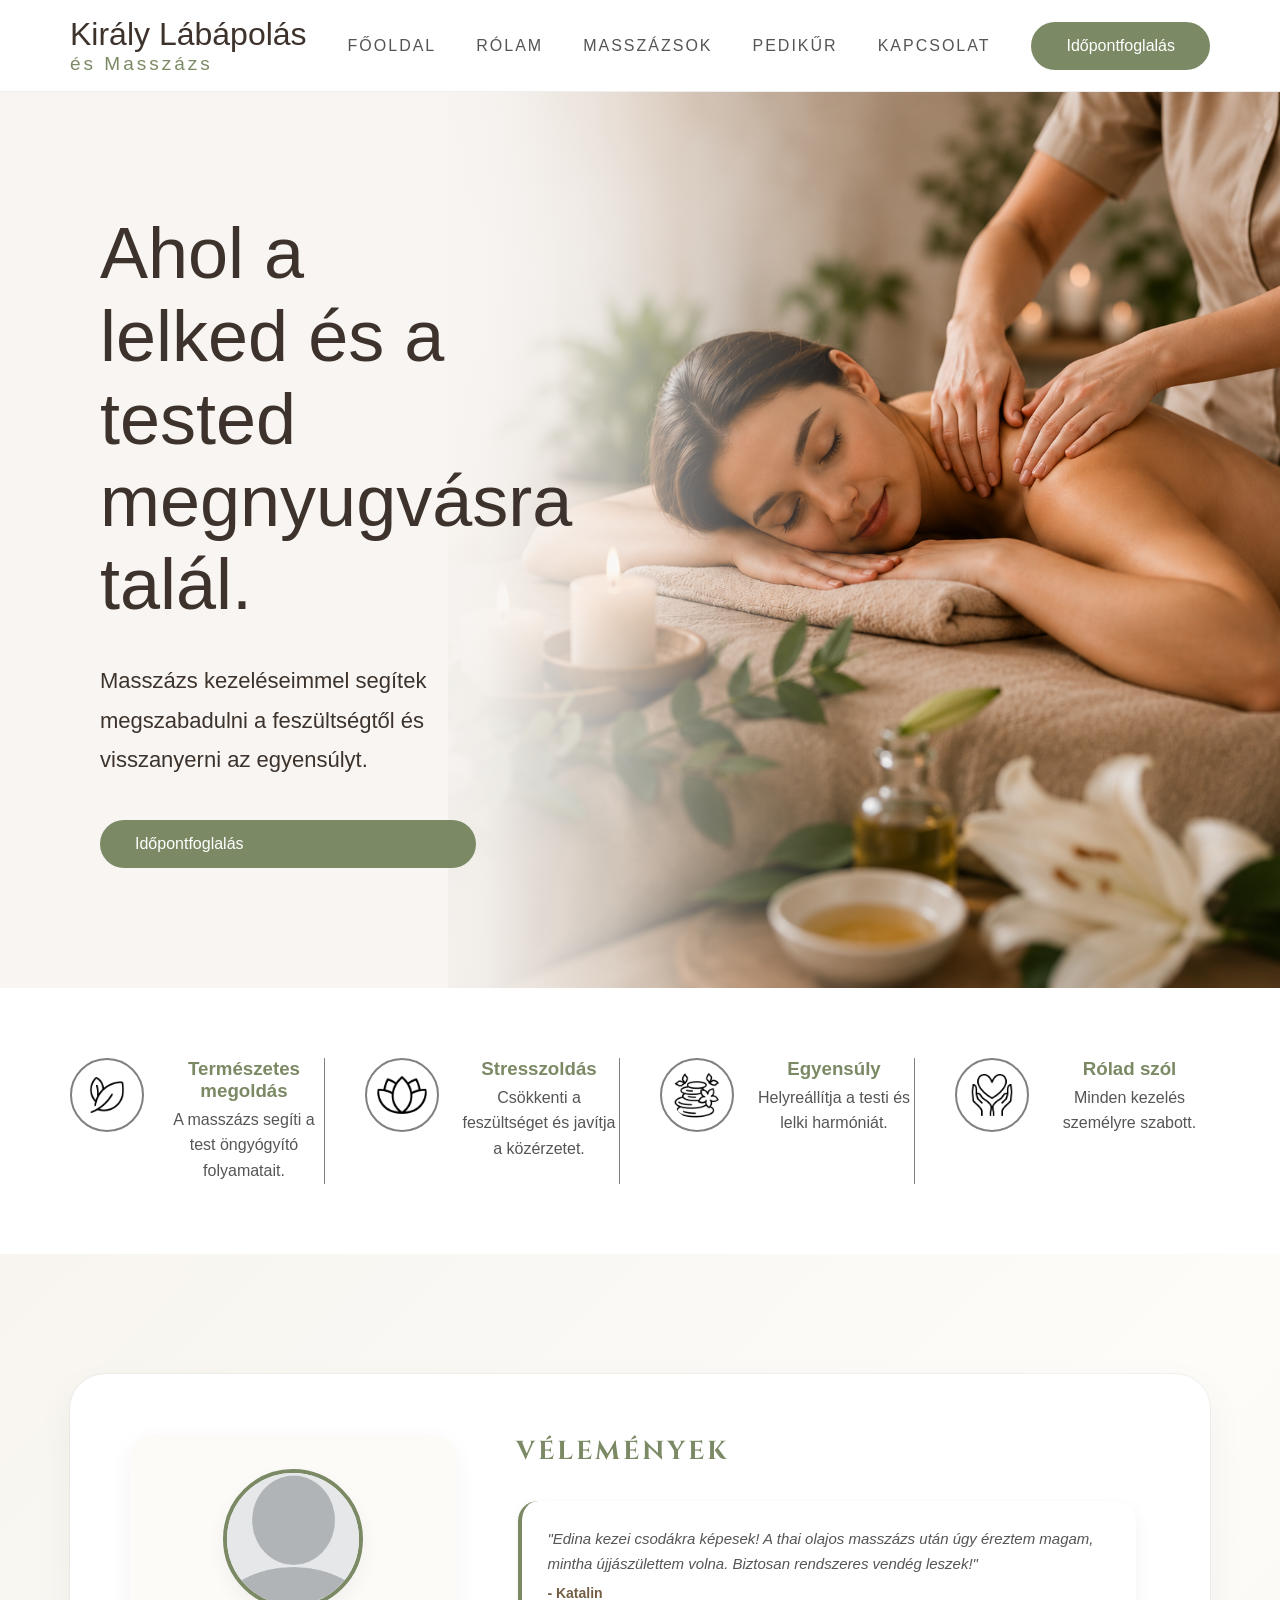
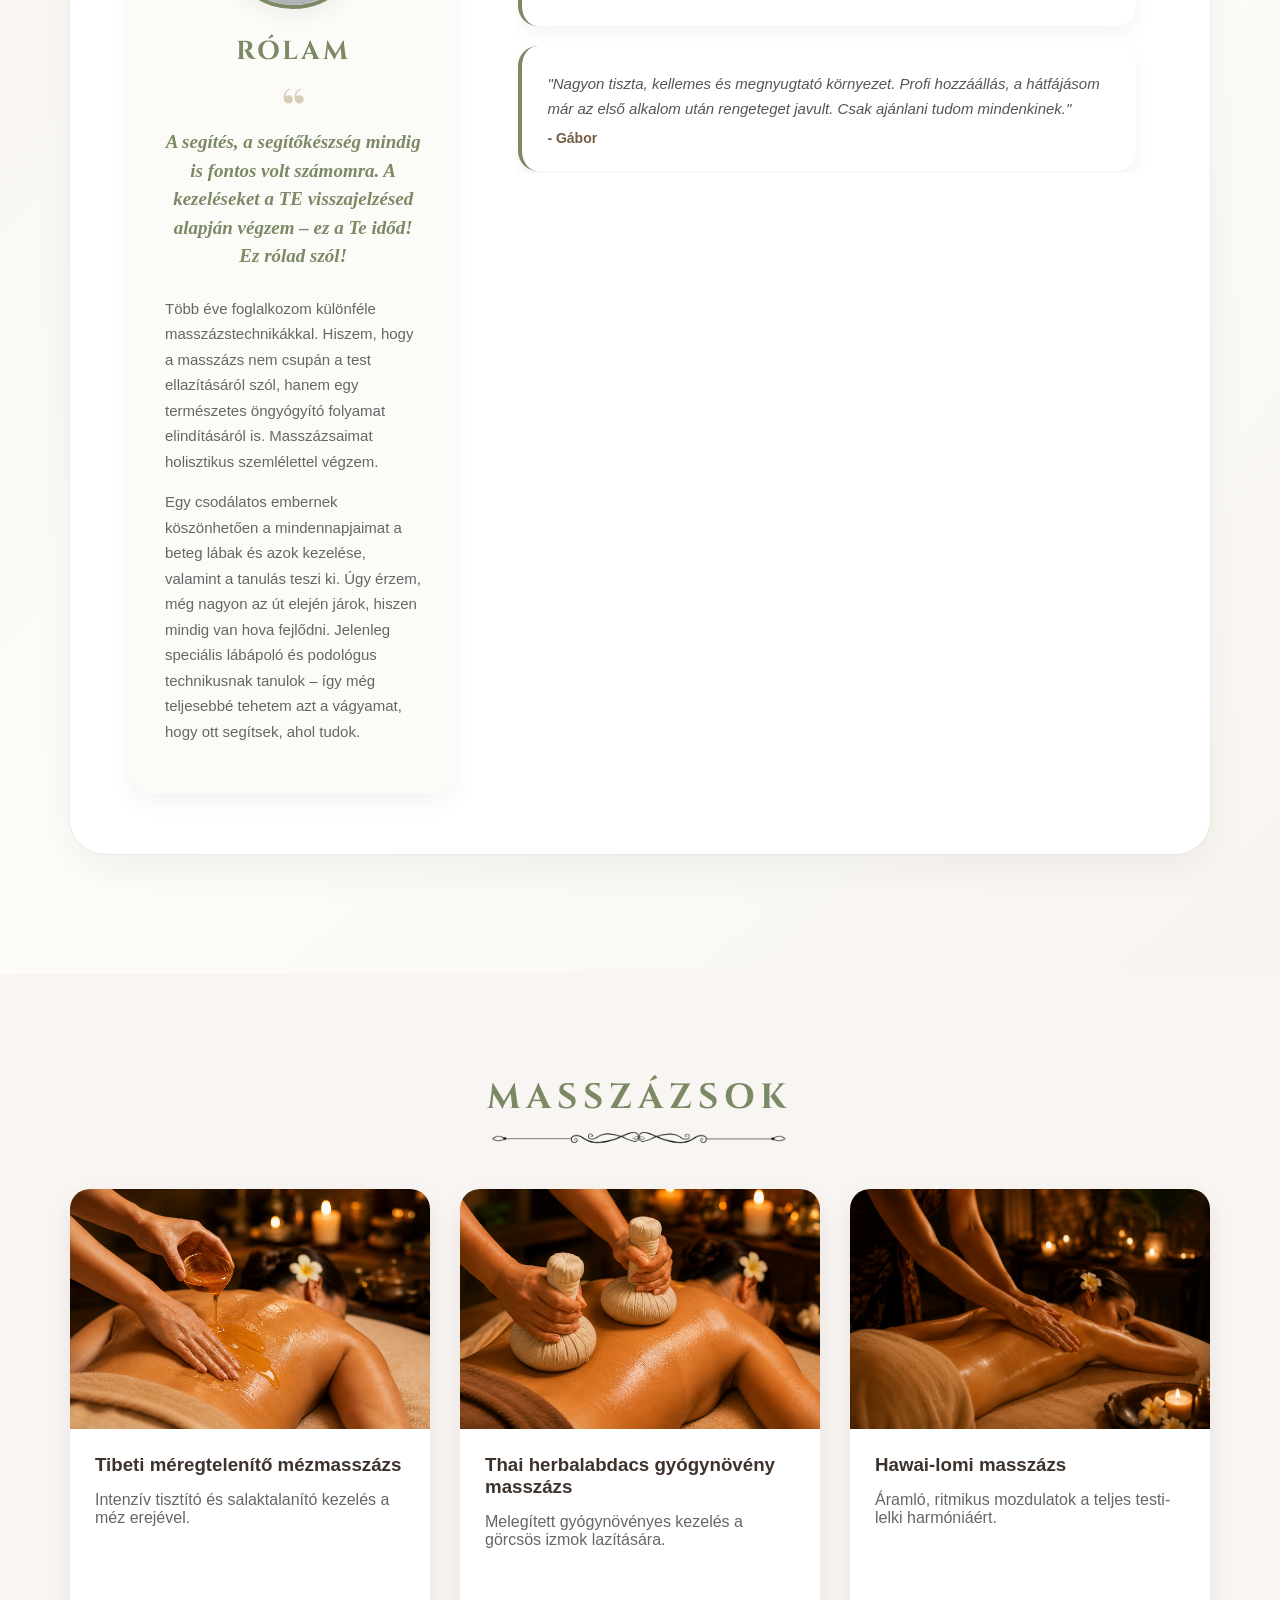
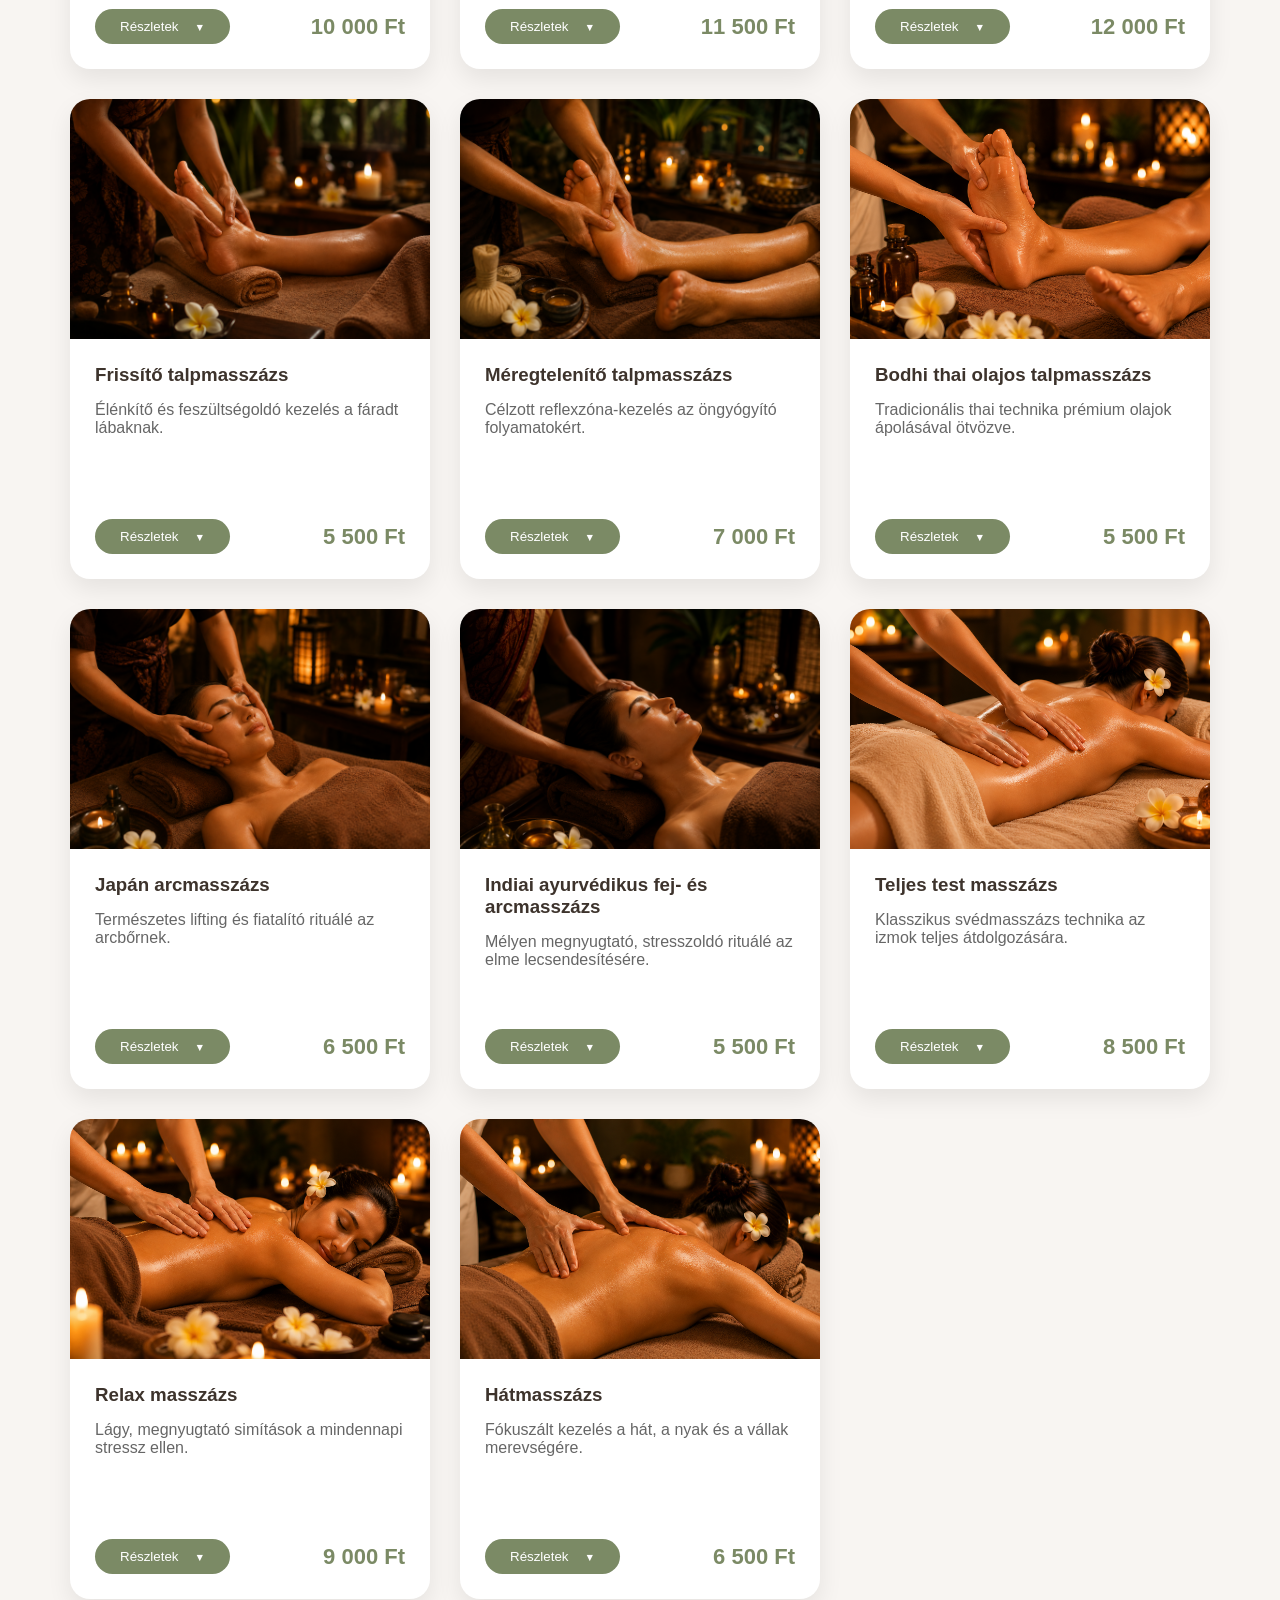
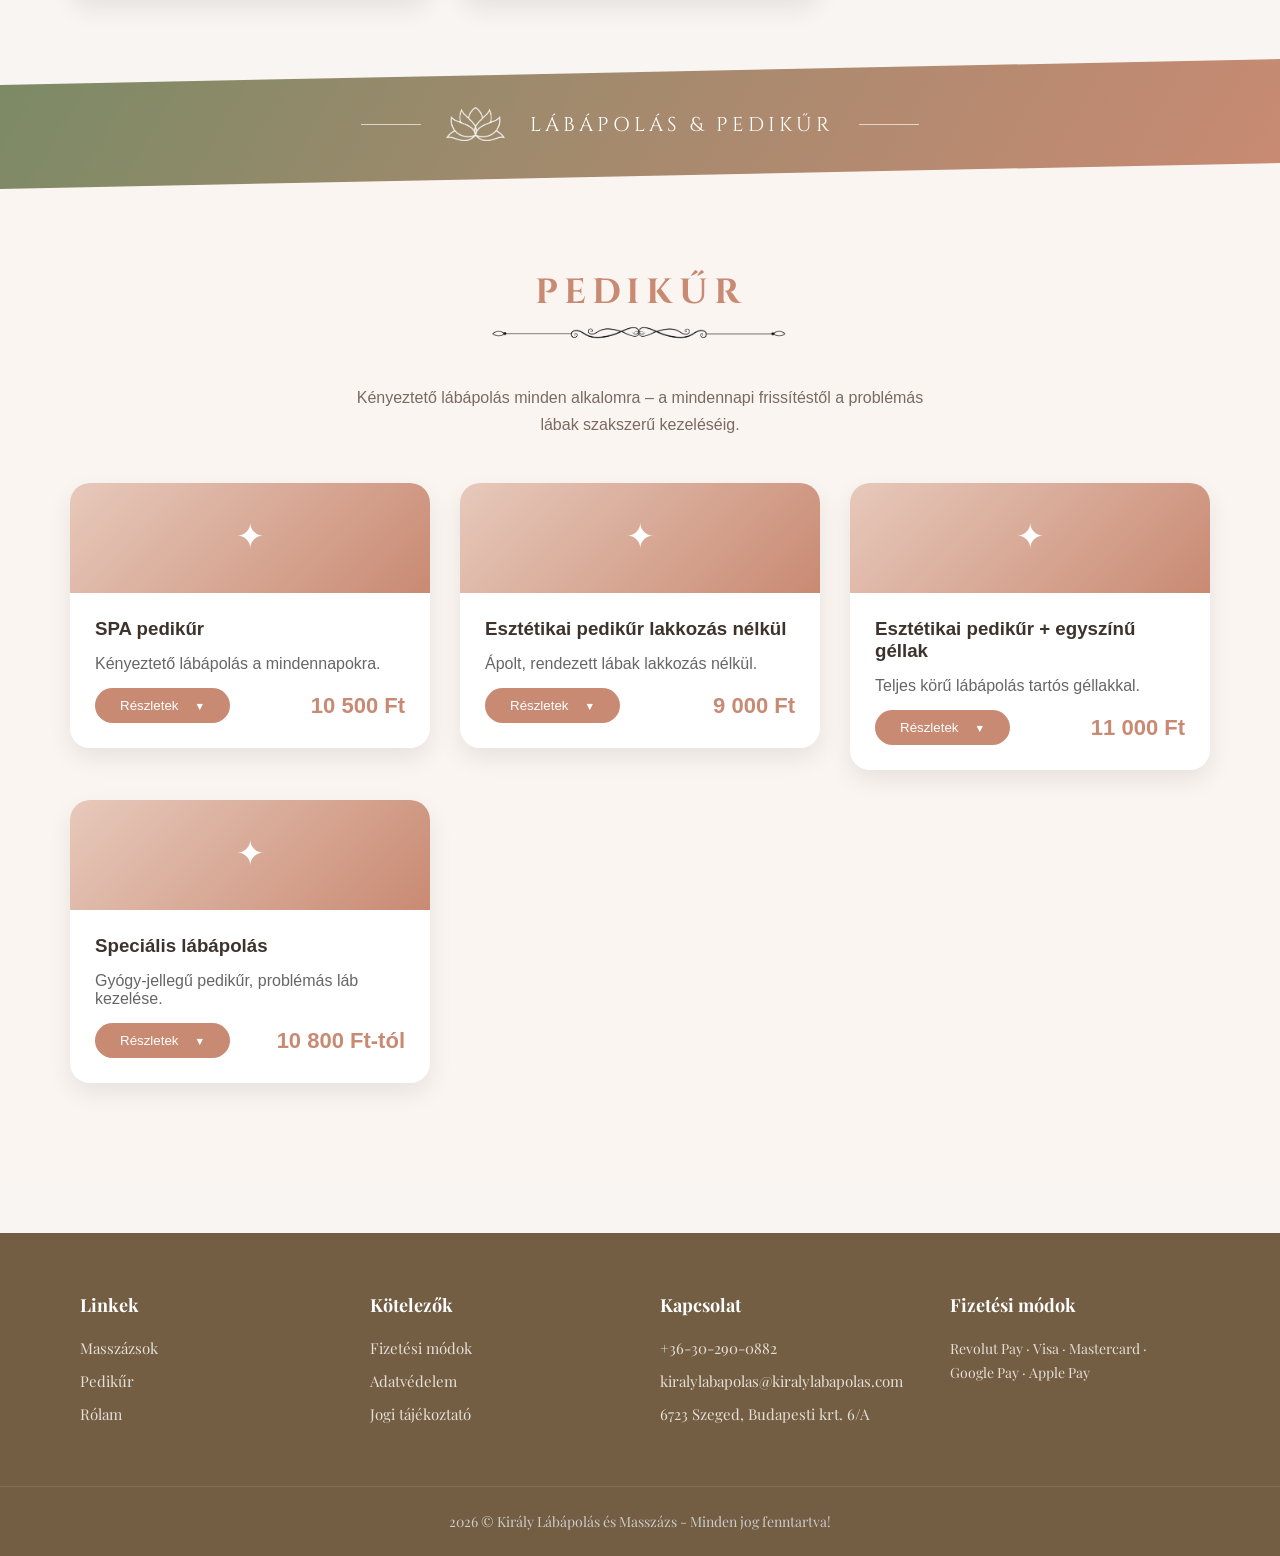
==== commit fceaa2a1: "Add files via upload" ====
--- a/index.html
+++ b/index.html
@@ -1,513 +1,509 @@
-<!DOCTYPE html>
-<html lang="hu">
-<head>
-    <meta charset="UTF-8">
-    <meta name="viewport" content="width=device-width, initial-scale=1.0">
-
-    <title>Ezoterikus kuckó</title>
-    <link rel="icon" type="image/png" href="images/clean_logo.png?v=1">
-
-    <link rel="stylesheet" href="massage.css">
-    <script src="massage.js" defer></script>
-
-    <link rel="preconnect" href="https://fonts.googleapis.com">
-    <link rel="preconnect" href="https://fonts.gstatic.com" crossorigin>
-    <link href="https://fonts.googleapis.com/css2?family=Cinzel:wght@400;500;600&family=Playfair+Display:wght@400;500;600;700&display=swap" rel="stylesheet">
-
-    <link href="https://assets.calendly.com/assets/external/widget.css" rel="stylesheet">
-    <script src="https://assets.calendly.com/assets/external/widget.js" type="text/javascript" async></script>
-
-    <script>
-    window.onload = function() {
-        const bookingButtons = document.querySelectorAll('.btn');
-        
-        bookingButtons.forEach(button => {
-            button.addEventListener('click', function(e) {
-                e.preventDefault();
-                
-                Calendly.initPopupWidget({
-                    url: 'https://calendly.com/kiralye-dani/masszazs-kezeles'
-                });
-                return false;
-            });
-        });
-    }
-    </script>
-    
-</head>
-<body>
-
-    <!-- NAVBAR -->
-
-    <header>
-        <div class="container navbar" id="navbar">
-
-            <div class="logo">
-                <h1>Ezoterikus</h1>
-                <span>KUCKÓ</span>
-            </div>
-
-            <nav id="mainNav">
-                <ul>
-                    <li><a href="#navbar">Főoldal</a></li>
-                    <li><a href="#about">Rólam</a></li>
-                    <li><a href="#services">Masszázsok</a></li>
-                    <li><a href="#pedicure">Pedikűr</a></li>
-                    <li><a href="#contact">Kapcsolat</a></li>
-                </ul>
-            </nav>
-
-            <a href="#" class="btn">Időpontfoglalás</a>
-
-            <button class="nav-toggle" id="navToggle" aria-label="Menü megnyitása" aria-expanded="false" aria-controls="mainNav">
-                <span></span><span></span><span></span>
-            </button>
-
-        </div>
-    </header>
-
-    <!-- HERO -->
-
-    <section class="hero">
-
-    <div class="hero-text">
-
-        <h1>Ahol a lelked és a tested megnyugvásra talál.</h1>
-
-        <p>
-            Masszázs kezeléseimmel segítek megszabadulni
-            a feszültségtől és visszanyerni az egyensúlyt.
-        </p>
-
-        <a href="#" class="btn">Időpontfoglalás</a>
-
-    </div>
-
-    <div class="hero-image">
-        <img src="images/pictures/picture.png" alt="Kellemes, megnyugtató masszázs környezet" width="600" height="400">
-    </div>
-
-    </section>
-
-    <!-- ELŐNYÖK -->
-
-    <section class="benefits">
-
-    <div class="benefit">
-        <img class="benefit-icons" src="images/icons/leaf.png" alt="Természetes megoldás">
-        <div class="benefit-text">
-            <h3>Természetes megoldás</h3>
-            <p>A masszázs segíti a test öngyógyító folyamatait.</p>
-        </div>
-    </div>
-
-    <div class="benefit">
-        <img class="benefit-icons" src="images/icons/lotus.png" alt="Stresszoldás">
-        <div class="benefit-text">
-            <h3>Stresszoldás</h3>
-            <p>Csökkenti a feszültséget és javítja a közérzetet.</p>
-        </div>
-    </div>
-
-    <div class="benefit">
-        <img class="benefit-icons" src="images/icons/stones.png" alt="Egyensúly">
-        <div class="benefit-text">
-            <h3>Egyensúly</h3>
-            <p>Helyreállítja a testi és lelki harmóniát.</p>
-        </div>
-    </div>
-
-    <div class="benefit">
-        <img class="benefit-icons" src="images/icons/heart.png" alt="Rólad szól">
-        <div class="benefit-text">
-            <h3>Rólad szól</h3>
-            <p>Minden kezelés személyre szabott.</p>
-        </div>
-    </div>
-    </section>
-
-    <!-- RÓLAM + VÉLEMÉNYEK -->
-
-    <section id="about" class="magazine-section">
-    <div class="magazine-container">
-        
-        <div class="magazine-left">
-            <div class="profile-avatar">
-                <img src="images/pictures/rolam.png" alt="Edina - Masszőr" width="140" height="140">
-            </div>
-            <h2>Rólam</h2>
-            <p class="highlight-text">Szia, Edina vagyok. Küldetésem, hogy segítsek megtalálni a testi és lelki egyensúlyt.</p>
-            <p>Több éve foglalkozom különféle masszázstechnikákkal. Hiszem, hogy a masszázs nem csupán a test ellazításáról szól, hanem egy olyan természetes öngyógyító folyamat elindításáról.</p>
-        </div>
-
-        <div class="magazine-right">
-            <h2>Vélemények</h2>
-            
-            <div class="review-item">
-                <p class="review-quote">"Edina kezei csodákra képesek! A thai olajos masszázs után úgy éreztem magam, mintha újjászülettem volna. Biztosan rendszeres vendég leszek!"</p>
-                <p class="review-user">- Katalin</p>
-            </div>
-            
-            <div class="review-item">
-                <p class="review-quote">"Nagyon tiszta, kellemes és megnyugtató környezet. Profi hozzáállás, a hátfájásom már az első alkalom után rengeteget javult. Csak ajánlani tudom mindenkinek."</p>
-                <p class="review-user">- Gábor</p>
-            </div>
-        </div>
-
-    </div>
-    </section>
-
-    <!-- MASSZÁZSOK -->
-
-    <section class="services" id="services">
-
-        <h2>Masszázsok</h2>
-        <img src="images/icons/line.png" alt="Elválasztó vonal" class="divider">
-
-        <div class="service-grid">
-
-            <div class="card">
-                <img src="images/pictures/Tibeti_meregtelenito_mezmasszazs.png" alt="Tibeti méregtelenítő mézmasszázs">
-                <div class="card-content">
-                    <h3>Tibeti méregtelenítő mézmasszázs</h3>
-                    <p>Intenzív tisztító és salaktalanító kezelés a méz erejével.</p>
-
-                    <div class="card-footer">
-                        <button class="info-btn">Részletek</button>
-                        <span class="price">10 000 Ft</span>
-                    </div>
-
-                    <div class="info-box">
-                        <p>A tibeti méregtelenítő mézmasszázs egy különleges energetizáló és bőrfeszesítő kezelés, amely a méz erejével támogatja a szervezet tisztulását és javítja a közérzetet.</p>
-                    </div>
-
-                </div>
-            </div>
-
-            <div class="card">
-                <img src="images/pictures/Thai_herbalabdacs_gyogynoveny_masszazs.png" alt="Thai herbalabdacs gyógynövény masszázs">
-                <div class="card-content">
-                    <h3>Thai herbalabdacs gyógynövény masszázs</h3>
-                    <p>Melegített gyógynövényes kezelés a görcsös izmok lazítására.</p>
-
-                    <div class="card-footer">
-                        <button class="info-btn">Részletek</button>
-                        <span class="price">11 500 Ft</span>
-                    </div>
-
-                    <div class="info-box">
-                        <p>A thai herballabdacs masszázs egy mélyen melegítő és feszültségoldó kezelés, amely a gőzölt gyógynövények erejével segít enyhíteni az izomfájdalmakat és javítani a szervezet energiaáramlását.</p>
-                    </div>
-
-                </div>
-            </div>
-
-            <div class="card">
-                <img src="images/pictures/Hawai_lomi_masszazs.png" alt="Hawai-lomi masszázs">
-                <div class="card-content">
-                    <h3>Hawai-lomi masszázs</h3>
-                    <p>Áramló, ritmikus mozdulatok a teljes testi-lelki harmóniáért.</p>
-
-                    <div class="card-footer">
-                        <button class="info-btn">Részletek</button>
-                        <span class="price">12 000 Ft</span>
-                    </div>
-
-                    <div class="info-box">
-                        <p>A hawaii lomi-lomi masszázs egy áramló és mélyen pihentető kezelés, amely segít helyreállítani a testi-lelki harmóniát és feloldani a felhalmozódott feszültséget.</p>
-                    </div>
-                    
-                </div>
-            </div>
-
-            <div class="card">
-                <img src="images/pictures/Frissito_talpmasszazs.png" alt="Frissítő talpmasszázs">
-                <div class="card-content">
-                    <h3>Frissítő talpmasszázs</h3>
-                    <p>Élénkítő és feszültségoldó kezelés a fáradt lábaknak.</p>
-
-                    <div class="card-footer">
-                        <button class="info-btn">Részletek</button>
-                        <span class="price">5 500 Ft</span>
-                    </div>
-
-                    <div class="info-box">
-                        <p>A frissítő talpmasszázs egy élénkítő és feszültségoldó kezelés, amely segít enyhíteni a lábak fáradtságát és javítani az általános közérzetet.</p>
-                    </div>
-
-                </div>
-            </div>
-
-            <div class="card">
-                <img src="images/pictures/Meregtelenito_talpmasszazs.png" alt="Méregtelenítő talpmasszázs">
-                <div class="card-content">
-                    <h3>Méregtelenítő talpmasszázs</h3>
-                    <p>Célzott reflexzóna-kezelés az öngyógyító folyamatokért.</p>
-
-                    <div class="card-footer">
-                        <button class="info-btn">Részletek</button>
-                        <span class="price">7 000 Ft</span>
-                    </div>
-
-                    <div class="info-box">
-                        <p>A talpdiagnosztika és méregtelenítő talpmasszázs egy célzott, egészségmegőrző kezelés, amely segít feltérképezni a szervezet állapotát, enyhíteni a feszültséget és serkenteni a természetes méregtelenítést.</p>
-                    </div>
-
-                </div>
-            </div>
-
-            <div class="card">
-                <img src="images/pictures/Bodhi_thai_olajos_talpmasszazs.png" alt="Bodhi thai olajos talpmasszázs">
-                <div class="card-content">
-                    <h3>Bodhi thai olajos talpmasszázs</h3>
-                    <p>Tradicionális thai technika prémium olajok ápolásával ötvözve.</p>
-
-                    <div class="card-footer">
-                        <button class="info-btn">Részletek</button>
-                        <span class="price">5 500 Ft</span>
-                    </div>
-
-                    <div class="info-box">
-                        <p>A Bodhi thai olajos talpmasszázs egy mélyen pihentető és energetizáló kezelés, amely a tradicionális thai technikák és a tápláló olajok erejével segít enyhíteni a feszültséget és javítani az általános közérzetet.</p>
-                    </div>
-
-                </div>
-            </div>
-
-            <div class="card">
-                <img src="images/pictures/Japan_arcmasszazs.png" alt="Japán arcmasszázs">
-                <div class="card-content">
-                    <h3>Japán arcmasszázs</h3>
-                    <p>Természetes lifting és fiatalító rituálé az arcbőrnek.</p>
-
-                    <div class="card-footer">
-                        <button class="info-btn">Részletek</button>
-                        <span class="price">6 500 Ft</span>
-                    </div>
-
-                    <div class="info-box">
-                        <p>Exkluzív arcfiatalító és stresszoldó kezelés, amely a finom, ritmikus mozdulatok erejével serkenti a kollagéntermelést és biztosítja a teljes szellemi lecsendesedést.</p>
-                    </div>
-
-                </div>
-            </div>
-
-            <div class="card">
-                <img src="images/pictures/Indiai_ayurvedikus_fej_es_arcmasszazs.png" alt="Indiai ayurvédikus fej- és arcmasszázs">
-                <div class="card-content">
-                    <h3>Indiai ayurvédikus fej- és arcmasszázs</h3>
-                    <p>Mélyen megnyugtató, stresszoldó rituálé az elme lecsendesítésére.</p>
-
-                    <div class="card-footer">
-                        <button class="info-btn">Részletek</button>
-                        <span class="price">5 500 Ft</span>
-                    </div>
-
-                    <div class="info-box">
-                        <p>A indiai ayurvédikus fej- és arcmasszázs egy mélyen megnyugtató és stresszoldó kezelés, amely segít elcsendesíteni az elmét és enyhíteni a mentális feszültséget.</p>
-                    </div>
-
-                </div>
-            </div>
-
-            <div class="card">
-                <img src="images/pictures/Teljes_test_masszazs_torolkozoben.png" alt="Teljes test masszázs">
-                <div class="card-content">
-                    <h3>Teljes test masszázs</h3>
-                    <p>Klasszikus svédmasszázs technika az izmok teljes átdolgozására.</p>
-
-                    <div class="card-footer">
-                        <button class="info-btn">Részletek</button>
-                        <span class="price">8 500 Ft</span>
-                    </div>
-
-                    <div class="info-box">
-                        <p>A frissítő svédmasszázs egy klasszikus izomlazító és élénkítő hatású kezelés, amely segít enyhíteni a mindennapi feszültséget és javítani a szervezet általános közérzetét.</p>
-                    </div>
-
-                </div>
-            </div>
-
-            <div class="card">
-                <img src="images/pictures/Relax_masszazs.png" alt="Relax masszázs">
-                <div class="card-content">
-                    <h3>Relax masszázs</h3>
-                    <p>Lágy, megnyugtató simítások a mindennapi stressz ellen.</p>
-
-                    <div class="card-footer">
-                        <button class="info-btn">Részletek</button>
-                        <span class="price">9 000 Ft</span>
-                    </div>
-
-                    <div class="info-box">
-                        <p>A relaxáló svédmasszázs lassú, áramló mozdulataival kiválóan alkalmas a mindennapi rohanásból adódó feszültség feloldására és a belső béke megteremtésére.</p>
-                    </div>
-
-                </div>
-            </div>
-
-            <div class="card">
-                <img src="images/pictures/Hatmasszazs.png" alt="Hátmasszázs">
-                <div class="card-content">
-                    <h3>Hátmasszázs</h3>
-                    <p>Fókuszált kezelés a hát, a nyak és a vállak merevségére.</p>
-
-                    <div class="card-footer">
-                        <button class="info-btn">Részletek</button>
-                        <span class="price">6 500 Ft</span>
-                    </div>
-
-                    <div class="info-box">
-                        <p>A hátmasszázs hatékonyan oldja a mindennapi stressz és az ülőmunka okozta merevséget, célzott fogásokkal frissíti fel a gerinc környéki izmokat és csökkenti a fájdalmat.</p>
-                    </div>
-
-                </div>
-            </div>
-
-        </div>
-
-    </section>
-
-    <!-- ÁTMENET: Masszázs -> Pedikűr -->
-
-    <div class="section-transition">
-        <div class="transition-content">
-            <span class="transition-line"></span>
-            <span class="transition-label">Speciális lábápolás &amp; Pedikűr</span>
-            <span class="transition-line"></span>
-        </div>
-    </div>
-
-    <!-- PEDIKŰR -->
-
-    <section class="services pedicure-section" id="pedicure">
-
-        <h2>Pedikűr</h2>
-        <img src="images/icons/line.png" alt="Elválasztó vonal" class="divider">
-        <p class="section-intro">Kényeztető lábápolás minden alkalomra – a mindennapi frissítéstől a problémás lábak szakszerű kezeléséig.</p>
-
-        <div class="service-grid pedicure-grid">
-
-            <div class="card pedicure-card">
-                <div class="pedicure-card-visual" aria-hidden="true"><span class="pedicure-icon">✦</span></div>
-                <div class="card-content">
-                    <h3>SPA pedikűr</h3>
-                    <p>Kényeztető lábápolás a mindennapokra.</p>
-
-                    <div class="card-footer">
-                        <button class="info-btn">Részletek</button>
-                        <span class="price">10 500 Ft</span>
-                    </div>
-
-                    <div class="info-box">
-                        <p>Lábáztatás, Holt-tengeri sós lábáztatás, SPA bőrradírozás, végül SPA krémes hidratálás.</p>
-                    </div>
-
-                </div>
-            </div>
-
-            <div class="card pedicure-card">
-                <div class="pedicure-card-visual" aria-hidden="true"><span class="pedicure-icon">✦</span></div>
-                <div class="card-content">
-                    <h3>Esztétikai pedikűr lakkozás nélkül</h3>
-                    <p>Ápolt, rendezett lábak lakkozás nélkül.</p>
-
-                    <div class="card-footer">
-                        <button class="info-btn">Részletek</button>
-                        <span class="price">9 000 Ft</span>
-                    </div>
-
-                    <div class="info-box">
-                        <p>Körmök formázása, bőrkeményedés eltávolítása, hidratáló krémezés.</p>
-                    </div>
-
-                </div>
-            </div>
-
-            <div class="card pedicure-card">
-                <div class="pedicure-card-visual" aria-hidden="true"><span class="pedicure-icon">✦</span></div>
-                <div class="card-content">
-                    <h3>Esztétikai pedikűr + egyszínű géllak</h3>
-                    <p>Teljes körű lábápolás tartós géllakkal.</p>
-
-                    <div class="card-footer">
-                        <button class="info-btn">Részletek</button>
-                        <span class="price">11 000 Ft</span>
-                    </div>
-
-                    <div class="info-box">
-                        <p>Esztétikai pedikűr kezelés, kiegészítve tartós, egyszínű géllakk felvitelével.</p>
-                    </div>
-
-                </div>
-            </div>
-
-            <div class="card pedicure-card">
-                <div class="pedicure-card-visual" aria-hidden="true"><span class="pedicure-icon">✦</span></div>
-                <div class="card-content">
-                    <h3>Speciális lábápolás</h3>
-                    <p>Gyógy-jellegű pedikűr, problémás láb kezelése.</p>
-
-                    <div class="card-footer">
-                        <button class="info-btn">Részletek</button>
-                        <span class="price">10 800 Ft-tól</span>
-                    </div>
-
-                    <div class="info-box">
-                        <p>Gyógypedikűr, problémás láb kezelése: extrém bőrkeményedés, megvastagodott köröm, gombás köröm, tyúkszemkezelés, tehermentesítés, otthoni tanácsadás. Végleges árak a konzultációt követően.</p>
-                    </div>
-
-                </div>
-            </div>
-
-        </div>
-
-    </section>
-
-    <!-- Contact -->
-
-    <footer class="site-footer" id="contact">
-    <div class="footer-container">
-        <div class="footer-column">
-            <h4>Linkek</h4>
-            <ul>
-                <li><a href="#services">Masszázsok</a></li>
-                <li><a href="#pedicure">Pedikűr</a></li>
-                <li><a href="#about">Rólam</a></li>
-            </ul>
-        </div>
-
-        <div class="footer-column">
-            <h4>Kötelezők</h4>
-            <ul>
-                <li><a href="fizetesi-modok.html">Fizetési módok</a></li>
-                <li><a href="adatvedelem.html">Adatvédelem</a></li>
-                <li><a href="jogi-tajekoztato.html">Jogi tájékoztató</a></li>
-            </ul>
-        </div>
-
-        <div class="footer-column">
-            <h4>Kapcsolat</h4>
-            <ul>
-                <li><a href="tel:+36302900882">+36-30-290-0882</a></li>
-                <li><a href="mailto:kiralye.dani@gmail.com">kiralylabapolas@kiralylabapolas.com</a></li>
-                <li><a href="https://maps.app.goo.gl/UxYSqCgDBpFyrCHb8" target="_blank">6723 Szeged, Budapesti krt. 6/A</a></li>
-            </ul>
-        </div>
-
-        <div class="footer-column">
-            <h4>Fizetési módok</h4>
-            <div class="payment-box">
-                <!-- TODO: ha elkészül a hivatalos "images/revolut-pay.png" logó, cseréld vissza <img>-re -->
-                <p class="payment-text">Revolut&nbsp;Pay · Visa · Mastercard · Google&nbsp;Pay · Apple&nbsp;Pay</p>
-            </div>
-        </div>
-    </div>
-
-    <div class="footer-bottom">
-        <p>2026 © Ezoterikus kuckó - Minden jog fenntartva!</p>
-    </div>
-</footer>
-
-</body>
+<!DOCTYPE html>
+<html lang="hu">
+<head>
+    <meta charset="UTF-8">
+    <meta name="viewport" content="width=device-width, initial-scale=1.0">
+
+    <title>Király Lábápolás és Masszázs</title>
+    <link rel="icon" type="image/png" href="images/kiraly-favicon.png?v=1">
+
+    <link rel="stylesheet" href="massage.css">
+    <script src="massage.js" defer></script>
+
+    <link rel="preconnect" href="https://fonts.googleapis.com">
+    <link rel="preconnect" href="https://fonts.gstatic.com" crossorigin>
+    <link href="https://fonts.googleapis.com/css2?family=Cinzel:wght@400;500;600&family=Playfair+Display:wght@400;500;600;700&display=swap" rel="stylesheet">
+
+</head>
+<body>
+
+    <!-- NAVBAR -->
+
+    <header>
+        <div class="container navbar" id="navbar">
+
+            <div class="logo">
+                <h1>Király Lábápolás</h1>
+                <span>és Masszázs</span>
+            </div>
+
+            <nav id="mainNav">
+                <ul>
+                    <li><a href="#navbar">Főoldal</a></li>
+                    <li><a href="#about">Rólam</a></li>
+                    <li><a href="#services">Masszázsok</a></li>
+                    <li><a href="#pedicure">Pedikűr</a></li>
+                    <li><a href="#contact">Kapcsolat</a></li>
+                </ul>
+            </nav>
+
+            <a href="https://kiraly-labapolas-es-masszazs.salonic.hu" class="btn" target="_blank" rel="noopener">Időpontfoglalás</a>
+
+            <button class="nav-toggle" id="navToggle" aria-label="Menü megnyitása" aria-expanded="false" aria-controls="mainNav">
+                <span></span><span></span><span></span>
+            </button>
+
+        </div>
+    </header>
+
+    <!-- HERO -->
+
+    <section class="hero">
+
+    <div class="hero-text">
+
+        <h1>Ahol a lelked és a tested megnyugvásra talál.</h1>
+
+        <p>
+            Masszázs kezeléseimmel segítek megszabadulni
+            a feszültségtől és visszanyerni az egyensúlyt.
+        </p>
+
+        <a href="https://kiraly-labapolas-es-masszazs.salonic.hu" class="btn" target="_blank" rel="noopener">Időpontfoglalás</a>
+
+    </div>
+
+    <div class="hero-image">
+        <img src="images/pictures/picture.png" alt="Kellemes, megnyugtató masszázs környezet" width="600" height="400">
+    </div>
+
+    </section>
+
+    <!-- ELŐNYÖK -->
+
+    <section class="benefits">
+
+    <div class="benefit">
+        <img class="benefit-icons" src="images/icons/leaf.png" alt="Természetes megoldás">
+        <div class="benefit-text">
+            <h3>Természetes megoldás</h3>
+            <p>A masszázs segíti a test öngyógyító folyamatait.</p>
+        </div>
+    </div>
+
+    <div class="benefit">
+        <img class="benefit-icons" src="images/icons/lotus.png" alt="Stresszoldás">
+        <div class="benefit-text">
+            <h3>Stresszoldás</h3>
+            <p>Csökkenti a feszültséget és javítja a közérzetet.</p>
+        </div>
+    </div>
+
+    <div class="benefit">
+        <img class="benefit-icons" src="images/icons/stones.png" alt="Egyensúly">
+        <div class="benefit-text">
+            <h3>Egyensúly</h3>
+            <p>Helyreállítja a testi és lelki harmóniát.</p>
+        </div>
+    </div>
+
+    <div class="benefit">
+        <img class="benefit-icons" src="images/icons/heart.png" alt="Rólad szól">
+        <div class="benefit-text">
+            <h3>Rólad szól</h3>
+            <p>Minden kezelés személyre szabott.</p>
+        </div>
+    </div>
+    </section>
+
+    <!-- RÓLAM + VÉLEMÉNYEK -->
+
+    <section id="about" class="magazine-section">
+    <div class="magazine-container">
+        
+        <div class="magazine-left">
+            <div class="profile-avatar">
+                <img src="images/pictures/rolam.png" alt="Edina - Masszőr" width="140" height="140">
+            </div>
+            <h2>Rólam</h2>
+            <p class="highlight-text">A segítés, a segítőkészség mindig is fontos volt számomra. A kezeléseket a TE visszajelzésed alapján végzem &ndash; ez a Te időd! Ez rólad szól!</p>
+            <p>Több éve foglalkozom különféle masszázstechnikákkal. Hiszem, hogy a masszázs nem csupán a test ellazításáról szól, hanem egy természetes öngyógyító folyamat elindításáról is. Masszázsaimat holisztikus szemlélettel végzem.</p>
+            <p>Egy csodálatos embernek köszönhetően a mindennapjaimat a beteg lábak és azok kezelése, valamint a tanulás teszi ki. Úgy érzem, még nagyon az út elején járok, hiszen mindig van hova fejlődni. Jelenleg speciális lábápoló és podológus technikusnak tanulok &ndash; így még teljesebbé tehetem azt a vágyamat, hogy ott segítsek, ahol tudok.</p>
+        </div>
+
+        <div class="magazine-right">
+            <h2>Vélemények</h2>
+
+            <!--
+                IDE KELL BEILLESZTENI A VALÓS GOOGLE-VÉLEMÉNYEKET MEGJELENÍTŐ WIDGET KÓDJÁT,
+                ha az élő (automatikusan frissülő) megoldás mellett döntötök (pl. Elfsight,
+                Trustindex, EmbedSocial - Google-fiók összekötéssel). Amíg ez nincs kész, a
+                lenti .reviews-scroll blokk 2 minta-véleményt jelenít meg függőlegesen
+                görgethető sávban - ezt lehet lecserélni a widget saját kódjára, vagy bővíteni
+                további <div class="review-item">...</div> blokkokkal kézzel bemásolt
+                véleményekkel.
+            -->
+
+            <div class="reviews-scroll" id="reviewsScroll">
+
+                <div class="review-item">
+                    <p class="review-quote">"Edina kezei csodákra képesek! A thai olajos masszázs után úgy éreztem magam, mintha újjászülettem volna. Biztosan rendszeres vendég leszek!"</p>
+                    <p class="review-user">- Katalin</p>
+                </div>
+
+                <div class="review-item">
+                    <p class="review-quote">"Nagyon tiszta, kellemes és megnyugtató környezet. Profi hozzáállás, a hátfájásom már az első alkalom után rengeteget javult. Csak ajánlani tudom mindenkinek."</p>
+                    <p class="review-user">- Gábor</p>
+                </div>
+
+            </div>
+        </div>
+
+    </div>
+    </section>
+
+    <!-- MASSZÁZSOK -->
+
+    <section class="services" id="services">
+
+        <h2>Masszázsok</h2>
+        <img src="images/icons/line.png" alt="Elválasztó vonal" class="divider">
+
+        <div class="service-grid">
+
+            <div class="card">
+                <img src="images/pictures/Tibeti_meregtelenito_mezmasszazs.png" alt="Tibeti méregtelenítő mézmasszázs">
+                <div class="card-content">
+                    <h3>Tibeti méregtelenítő mézmasszázs</h3>
+                    <p>Intenzív tisztító és salaktalanító kezelés a méz erejével.</p>
+
+                    <div class="card-footer">
+                        <button class="info-btn">Részletek</button>
+                        <span class="price">10 000 Ft</span>
+                    </div>
+
+                    <div class="info-box">
+                        <p>A tibeti méregtelenítő mézmasszázs egy különleges energetizáló és bőrfeszesítő kezelés, amely a méz erejével támogatja a szervezet tisztulását és javítja a közérzetet.</p>
+                    </div>
+
+                </div>
+            </div>
+
+            <div class="card">
+                <img src="images/pictures/Thai_herbalabdacs_gyogynoveny_masszazs.png" alt="Thai herbalabdacs gyógynövény masszázs">
+                <div class="card-content">
+                    <h3>Thai herbalabdacs gyógynövény masszázs</h3>
+                    <p>Melegített gyógynövényes kezelés a görcsös izmok lazítására.</p>
+
+                    <div class="card-footer">
+                        <button class="info-btn">Részletek</button>
+                        <span class="price">11 500 Ft</span>
+                    </div>
+
+                    <div class="info-box">
+                        <p>A thai herballabdacs masszázs egy mélyen melegítő és feszültségoldó kezelés, amely a gőzölt gyógynövények erejével segít enyhíteni az izomfájdalmakat és javítani a szervezet energiaáramlását.</p>
+                    </div>
+
+                </div>
+            </div>
+
+            <div class="card">
+                <img src="images/pictures/Hawai_lomi_masszazs.png" alt="Hawai-lomi masszázs">
+                <div class="card-content">
+                    <h3>Hawai-lomi masszázs</h3>
+                    <p>Áramló, ritmikus mozdulatok a teljes testi-lelki harmóniáért.</p>
+
+                    <div class="card-footer">
+                        <button class="info-btn">Részletek</button>
+                        <span class="price">12 000 Ft</span>
+                    </div>
+
+                    <div class="info-box">
+                        <p>A hawaii lomi-lomi masszázs egy áramló és mélyen pihentető kezelés, amely segít helyreállítani a testi-lelki harmóniát és feloldani a felhalmozódott feszültséget.</p>
+                    </div>
+                    
+                </div>
+            </div>
+
+            <div class="card">
+                <img src="images/pictures/Frissito_talpmasszazs.png" alt="Frissítő talpmasszázs">
+                <div class="card-content">
+                    <h3>Frissítő talpmasszázs</h3>
+                    <p>Élénkítő és feszültségoldó kezelés a fáradt lábaknak.</p>
+
+                    <div class="card-footer">
+                        <button class="info-btn">Részletek</button>
+                        <span class="price">5 500 Ft</span>
+                    </div>
+
+                    <div class="info-box">
+                        <p>A frissítő talpmasszázs egy élénkítő és feszültségoldó kezelés, amely segít enyhíteni a lábak fáradtságát és javítani az általános közérzetet.</p>
+                    </div>
+
+                </div>
+            </div>
+
+            <div class="card">
+                <img src="images/pictures/Meregtelenito_talpmasszazs.png" alt="Méregtelenítő talpmasszázs">
+                <div class="card-content">
+                    <h3>Méregtelenítő talpmasszázs</h3>
+                    <p>Célzott reflexzóna-kezelés az öngyógyító folyamatokért.</p>
+
+                    <div class="card-footer">
+                        <button class="info-btn">Részletek</button>
+                        <span class="price">7 000 Ft</span>
+                    </div>
+
+                    <div class="info-box">
+                        <p>A talpdiagnosztika és méregtelenítő talpmasszázs egy célzott, egészségmegőrző kezelés, amely segít feltérképezni a szervezet állapotát, enyhíteni a feszültséget és serkenteni a természetes méregtelenítést.</p>
+                    </div>
+
+                </div>
+            </div>
+
+            <div class="card">
+                <img src="images/pictures/Bodhi_thai_olajos_talpmasszazs.png" alt="Bodhi thai olajos talpmasszázs">
+                <div class="card-content">
+                    <h3>Bodhi thai olajos talpmasszázs</h3>
+                    <p>Tradicionális thai technika prémium olajok ápolásával ötvözve.</p>
+
+                    <div class="card-footer">
+                        <button class="info-btn">Részletek</button>
+                        <span class="price">5 500 Ft</span>
+                    </div>
+
+                    <div class="info-box">
+                        <p>A Bodhi thai olajos talpmasszázs egy mélyen pihentető és energetizáló kezelés, amely a tradicionális thai technikák és a tápláló olajok erejével segít enyhíteni a feszültséget és javítani az általános közérzetet.</p>
+                    </div>
+
+                </div>
+            </div>
+
+            <div class="card">
+                <img src="images/pictures/Japan_arcmasszazs.png" alt="Japán arcmasszázs">
+                <div class="card-content">
+                    <h3>Japán arcmasszázs</h3>
+                    <p>Természetes lifting és fiatalító rituálé az arcbőrnek.</p>
+
+                    <div class="card-footer">
+                        <button class="info-btn">Részletek</button>
+                        <span class="price">6 500 Ft</span>
+                    </div>
+
+                    <div class="info-box">
+                        <p>Exkluzív arcfiatalító és stresszoldó kezelés, amely a finom, ritmikus mozdulatok erejével serkenti a kollagéntermelést és biztosítja a teljes szellemi lecsendesedést.</p>
+                    </div>
+
+                </div>
+            </div>
+
+            <div class="card">
+                <img src="images/pictures/Indiai_ayurvedikus_fej_es_arcmasszazs.png" alt="Indiai ayurvédikus fej- és arcmasszázs">
+                <div class="card-content">
+                    <h3>Indiai ayurvédikus fej- és arcmasszázs</h3>
+                    <p>Mélyen megnyugtató, stresszoldó rituálé az elme lecsendesítésére.</p>
+
+                    <div class="card-footer">
+                        <button class="info-btn">Részletek</button>
+                        <span class="price">5 500 Ft</span>
+                    </div>
+
+                    <div class="info-box">
+                        <p>A indiai ayurvédikus fej- és arcmasszázs egy mélyen megnyugtató és stresszoldó kezelés, amely segít elcsendesíteni az elmét és enyhíteni a mentális feszültséget.</p>
+                    </div>
+
+                </div>
+            </div>
+
+            <div class="card">
+                <img src="images/pictures/Teljes_test_masszazs_torolkozoben.png" alt="Teljes test masszázs">
+                <div class="card-content">
+                    <h3>Teljes test masszázs</h3>
+                    <p>Klasszikus svédmasszázs technika az izmok teljes átdolgozására.</p>
+
+                    <div class="card-footer">
+                        <button class="info-btn">Részletek</button>
+                        <span class="price">8 500 Ft</span>
+                    </div>
+
+                    <div class="info-box">
+                        <p>A frissítő svédmasszázs egy klasszikus izomlazító és élénkítő hatású kezelés, amely segít enyhíteni a mindennapi feszültséget és javítani a szervezet általános közérzetét.</p>
+                    </div>
+
+                </div>
+            </div>
+
+            <div class="card">
+                <img src="images/pictures/Relax_masszazs.png" alt="Relax masszázs">
+                <div class="card-content">
+                    <h3>Relax masszázs</h3>
+                    <p>Lágy, megnyugtató simítások a mindennapi stressz ellen.</p>
+
+                    <div class="card-footer">
+                        <button class="info-btn">Részletek</button>
+                        <span class="price">9 000 Ft</span>
+                    </div>
+
+                    <div class="info-box">
+                        <p>A relaxáló svédmasszázs lassú, áramló mozdulataival kiválóan alkalmas a mindennapi rohanásból adódó feszültség feloldására és a belső béke megteremtésére.</p>
+                    </div>
+
+                </div>
+            </div>
+
+            <div class="card">
+                <img src="images/pictures/Hatmasszazs.png" alt="Hátmasszázs">
+                <div class="card-content">
+                    <h3>Hátmasszázs</h3>
+                    <p>Fókuszált kezelés a hát, a nyak és a vállak merevségére.</p>
+
+                    <div class="card-footer">
+                        <button class="info-btn">Részletek</button>
+                        <span class="price">6 500 Ft</span>
+                    </div>
+
+                    <div class="info-box">
+                        <p>A hátmasszázs hatékonyan oldja a mindennapi stressz és az ülőmunka okozta merevséget, célzott fogásokkal frissíti fel a gerinc környéki izmokat és csökkenti a fájdalmat.</p>
+                    </div>
+
+                </div>
+            </div>
+
+        </div>
+
+    </section>
+
+    <!-- ÁTMENET: Masszázs -> Pedikűr -->
+
+    <div class="section-transition">
+        <div class="transition-content">
+            <span class="transition-line"></span>
+            <img src="images/kiraly-logo-icon-white.png" alt="" class="transition-icon">
+            <span class="transition-label">Lábápolás &amp; Pedikűr</span>
+            <span class="transition-line"></span>
+        </div>
+    </div>
+
+    <!-- PEDIKŰR -->
+
+    <section class="services pedicure-section" id="pedicure">
+
+        <h2>Pedikűr</h2>
+        <img src="images/icons/line.png" alt="Elválasztó vonal" class="divider">
+        <p class="section-intro">Kényeztető lábápolás minden alkalomra – a mindennapi frissítéstől a problémás lábak szakszerű kezeléséig.</p>
+
+        <div class="service-grid pedicure-grid">
+
+            <div class="card pedicure-card">
+                <div class="pedicure-card-visual" aria-hidden="true"><span class="pedicure-icon">✦</span></div>
+                <div class="card-content">
+                    <h3>SPA pedikűr</h3>
+                    <p>Kényeztető lábápolás a mindennapokra.</p>
+
+                    <div class="card-footer">
+                        <button class="info-btn">Részletek</button>
+                        <span class="price">10 500 Ft</span>
+                    </div>
+
+                    <div class="info-box">
+                        <p>Lábáztatás, Holt-tengeri sós lábáztatás, SPA bőrradírozás, végül SPA krémes hidratálás.</p>
+                    </div>
+
+                </div>
+            </div>
+
+            <div class="card pedicure-card">
+                <div class="pedicure-card-visual" aria-hidden="true"><span class="pedicure-icon">✦</span></div>
+                <div class="card-content">
+                    <h3>Esztétikai pedikűr lakkozás nélkül</h3>
+                    <p>Ápolt, rendezett lábak lakkozás nélkül.</p>
+
+                    <div class="card-footer">
+                        <button class="info-btn">Részletek</button>
+                        <span class="price">9 000 Ft</span>
+                    </div>
+
+                    <div class="info-box">
+                        <p>Körmök formázása, bőrkeményedés eltávolítása, hidratáló krémezés.</p>
+                    </div>
+
+                </div>
+            </div>
+
+            <div class="card pedicure-card">
+                <div class="pedicure-card-visual" aria-hidden="true"><span class="pedicure-icon">✦</span></div>
+                <div class="card-content">
+                    <h3>Esztétikai pedikűr + egyszínű géllak</h3>
+                    <p>Teljes körű lábápolás tartós géllakkal.</p>
+
+                    <div class="card-footer">
+                        <button class="info-btn">Részletek</button>
+                        <span class="price">11 000 Ft</span>
+                    </div>
+
+                    <div class="info-box">
+                        <p>Esztétikai pedikűr kezelés, kiegészítve tartós, egyszínű géllakk felvitelével.</p>
+                    </div>
+
+                </div>
+            </div>
+
+            <div class="card pedicure-card">
+                <div class="pedicure-card-visual" aria-hidden="true"><span class="pedicure-icon">✦</span></div>
+                <div class="card-content">
+                    <h3>Speciális lábápolás</h3>
+                    <p>Gyógy-jellegű pedikűr, problémás láb kezelése.</p>
+
+                    <div class="card-footer">
+                        <button class="info-btn">Részletek</button>
+                        <span class="price">10 800 Ft-tól</span>
+                    </div>
+
+                    <div class="info-box">
+                        <p>Gyógypedikűr, problémás láb kezelése: extrém bőrkeményedés, megvastagodott köröm, gombás köröm, tyúkszemkezelés, tehermentesítés, otthoni tanácsadás. Végleges árak a konzultációt követően.</p>
+                    </div>
+
+                </div>
+            </div>
+
+        </div>
+
+    </section>
+
+    <!-- Contact -->
+
+    <footer class="site-footer" id="contact">
+    <div class="footer-container">
+        <div class="footer-column">
+            <h4>Linkek</h4>
+            <ul>
+                <li><a href="#services">Masszázsok</a></li>
+                <li><a href="#pedicure">Pedikűr</a></li>
+                <li><a href="#about">Rólam</a></li>
+            </ul>
+        </div>
+
+        <div class="footer-column">
+            <h4>Kötelezők</h4>
+            <ul>
+                <li><a href="fizetesi-modok.html">Fizetési módok</a></li>
+                <li><a href="adatvedelem.html">Adatvédelem</a></li>
+                <li><a href="jogi-tajekoztato.html">Jogi tájékoztató</a></li>
+            </ul>
+        </div>
+
+        <div class="footer-column">
+            <h4>Kapcsolat</h4>
+            <ul>
+                <li><a href="tel:+36302900882">+36-30-290-0882</a></li>
+                <li><a href="mailto:kiralylabapolas@kiralylabapolas.com">kiralylabapolas@kiralylabapolas.com</a></li>
+                <li><a href="https://www.google.com/maps/place/Kir%C3%A1ly+L%C3%A1b%C3%A1pol%C3%A1s+%C3%A9s+Massz%C3%A1zs/@46.2673879,20.1642517,17z/data=!3m1!4b1!4m6!3m5!1s0x474489f8a36e9695:0xf2fa89c161ba9609!8m2!3d46.2673842!4d20.1668266!16s%2Fg%2F11zwzh987q?entry=ttu&g_ep=EgoyMDI2MDgxNi4wIKXMDSoASAFQAw%3D%3D" target="_blank">6723 Szeged, Budapesti krt. 6/A</a></li>
+            </ul>
+        </div>
+
+        <div class="footer-column">
+            <h4>Fizetési módok</h4>
+            <div class="payment-box">
+                <!-- TODO: ha elkészül a hivatalos "images/revolut-pay.png" logó, cseréld vissza <img>-re -->
+                <p class="payment-text">Revolut&nbsp;Pay · Visa · Mastercard · Google&nbsp;Pay · Apple&nbsp;Pay</p>
+            </div>
+        </div>
+    </div>
+
+    <div class="footer-bottom">
+        <p>2026 © Király Lábápolás és Masszázs - Minden jog fenntartva!</p>
+    </div>
+</footer>
+
+</body>
 </html>
--- a/massage.css
+++ b/massage.css
@@ -18,7 +18,7 @@
 
 header{
     background:white;
-    padding:25px 70px;
+    padding:16px 70px;
     border-bottom:1px solid #eee;
 }
 
@@ -26,16 +26,25 @@
     display:flex;
     justify-content:space-between;
     align-items:center;
+}
+
+.logo{
+    display:flex;
+    flex-direction:column;
+    justify-content:center;
 }
 
 .logo h1{
     font-size:32px;
     font-weight:300;
+    white-space:nowrap;
 }
 
 .logo span{
-    letter-spacing:4px;
-    font-size:13px;
+    letter-spacing:3px;
+    font-size:19px;
+    font-weight:500;
+    color:#7b8a65;
 }
 
 nav ul{
@@ -298,10 +307,25 @@
 }
 
 .magazine-left .highlight-text {
-    font-size: 16px;
-    font-weight: 500;
-    color: #745e43;
-    margin-bottom: 20px;
+    font-family:'Playfair Display', serif;
+    font-style: italic;
+    font-size: 19px;
+    font-weight: 600;
+    line-height: 1.5;
+    color: #7b8a65;
+    text-align: center;
+    margin: 0 0 25px 0;
+}
+
+.magazine-left .highlight-text::before{
+    content:"\201C";
+    display:block;
+    font-family:'Playfair Display', serif;
+    font-style:normal;
+    font-size:56px;
+    line-height:.6;
+    color:#d8cdb8;
+    margin-bottom:6px;
 }
 
 /* --- JOBB OLDAL: VÉLEMÉNYEK (A maradék 65% hely) --- */
@@ -314,20 +338,37 @@
     margin-bottom: 30px;
 }
 
+.reviews-scroll{
+    display:flex;
+    flex-direction:column;
+    gap:20px;
+    max-height:360px;
+    overflow-y:auto;
+    scroll-snap-type:y proximity;
+    scroll-behavior:smooth;
+    padding:2px 14px 2px 2px;
+    scrollbar-width:thin;
+    scrollbar-color:#c7cdb8 transparent;
+}
+
+.reviews-scroll::-webkit-scrollbar{
+    width:6px;
+}
+
+.reviews-scroll::-webkit-scrollbar-thumb{
+    background:#c7cdb8;
+    border-radius:10px;
+}
+
 .review-item {
     background:white;
     border-radius:20px;
     padding:25px;
-    margin-bottom:20px;
     box-shadow:0 6px 18px rgba(0,0,0,.05);
     border-left:4px solid #7b8a65;
     transition:.3s;
-}
-
-.review-item:last-child {
-    margin-bottom: 0;
-    padding-bottom: 0;
-    border-bottom: none;
+    flex-shrink:0;
+    scroll-snap-align:start;
 }
 
 .review-quote {
@@ -525,6 +566,12 @@
     background:rgba(255,255,255,.65);
 }
 
+.transition-icon{
+    height:34px;
+    width:auto;
+    opacity:.9;
+}
+
 .transition-label{
     font-family:'Cinzel', serif;
     text-transform:uppercase;
@@ -770,10 +817,15 @@
     }
 }
 
-@media(max-width:1100px){
-
-    /* JAVÍTÁS: 700-1100px között a navigáció belelógott a logóba / a gombba -
-       a hamburger menüt már ennél a töréspontnál aktiváljuk */
+/* JAVÍTÁS: a "Király Lábápolás és Masszázs" logó szélesebb, mint a régi volt -
+   a hamburger menüt ezért egy magasabb töréspontnál (1250px) aktiváljuk, hogy
+   1100-1250px között se lógjon bele a navigáció a logóba / a gombba */
+@media(max-width:1250px){
+
+    header{
+        padding:14px 25px;
+    }
+
     .navbar{
         position:relative;
         flex-wrap:wrap;
@@ -808,6 +860,10 @@
         padding:25px 0;
     }
 
+}
+
+@media(max-width:1100px){
+
     .hero{
         flex-direction:column;
         min-height:auto;
@@ -884,6 +940,19 @@
 
 @media(max-width:700px){
 
+    header{
+        padding:10px 16px;
+    }
+
+    .logo h1{
+        font-size:22px;
+    }
+
+    .logo span{
+        font-size:14px;
+        letter-spacing:2px;
+    }
+
     .hero-text h1{
         font-size:38px;
     }
@@ -914,6 +983,10 @@
         grid-template-columns:1fr;
     }
 
+    .reviews-scroll{
+        max-height:300px;
+    }
+
     /* JAVÍTÁS: keskeny mobilon a szekció-párnázás és a kártya-tartalom is szűkebb legyen */
     .magazine-section,
     .services{
@@ -937,4 +1010,16 @@
         letter-spacing:1.5px;
     }
 
+    .transition-icon{
+        height:22px;
+    }
+
+    .transition-content{
+        gap:10px;
+    }
+
+    .transition-line{
+        width:28px;
+    }
+
 }
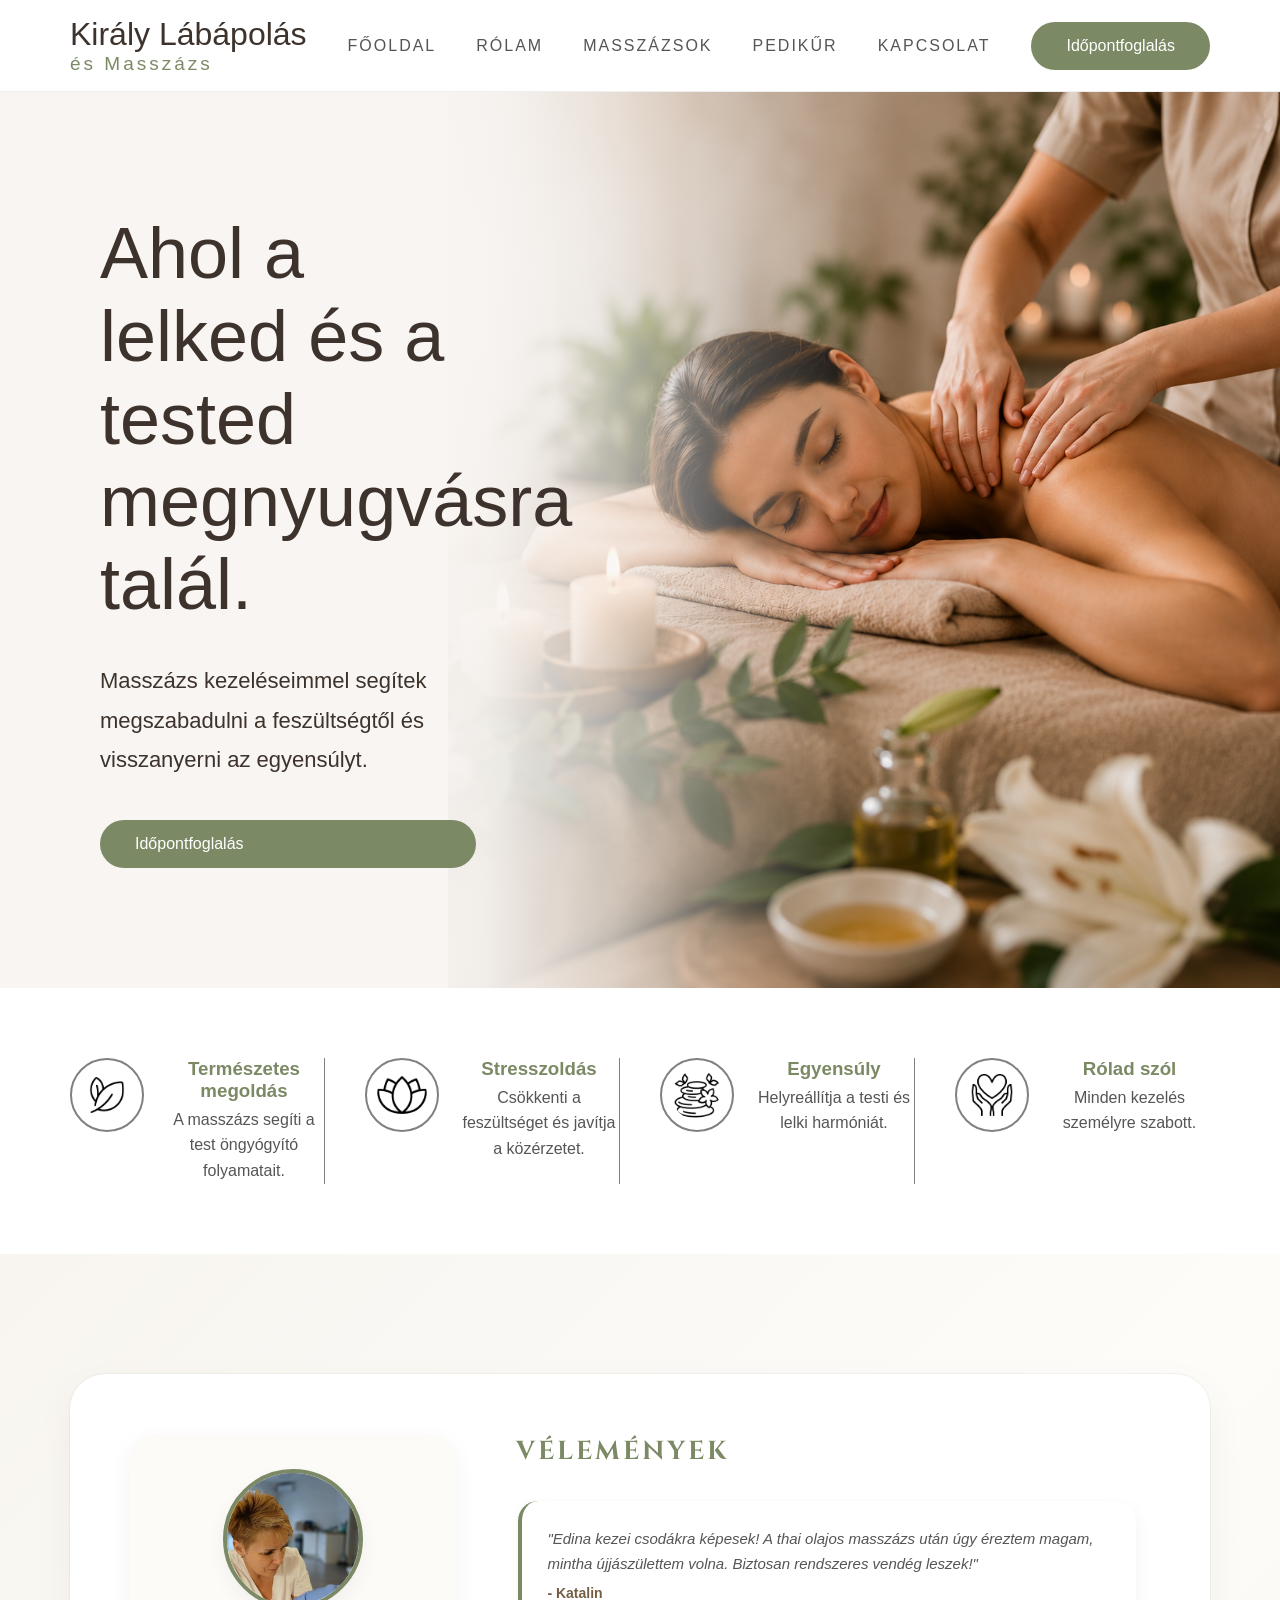
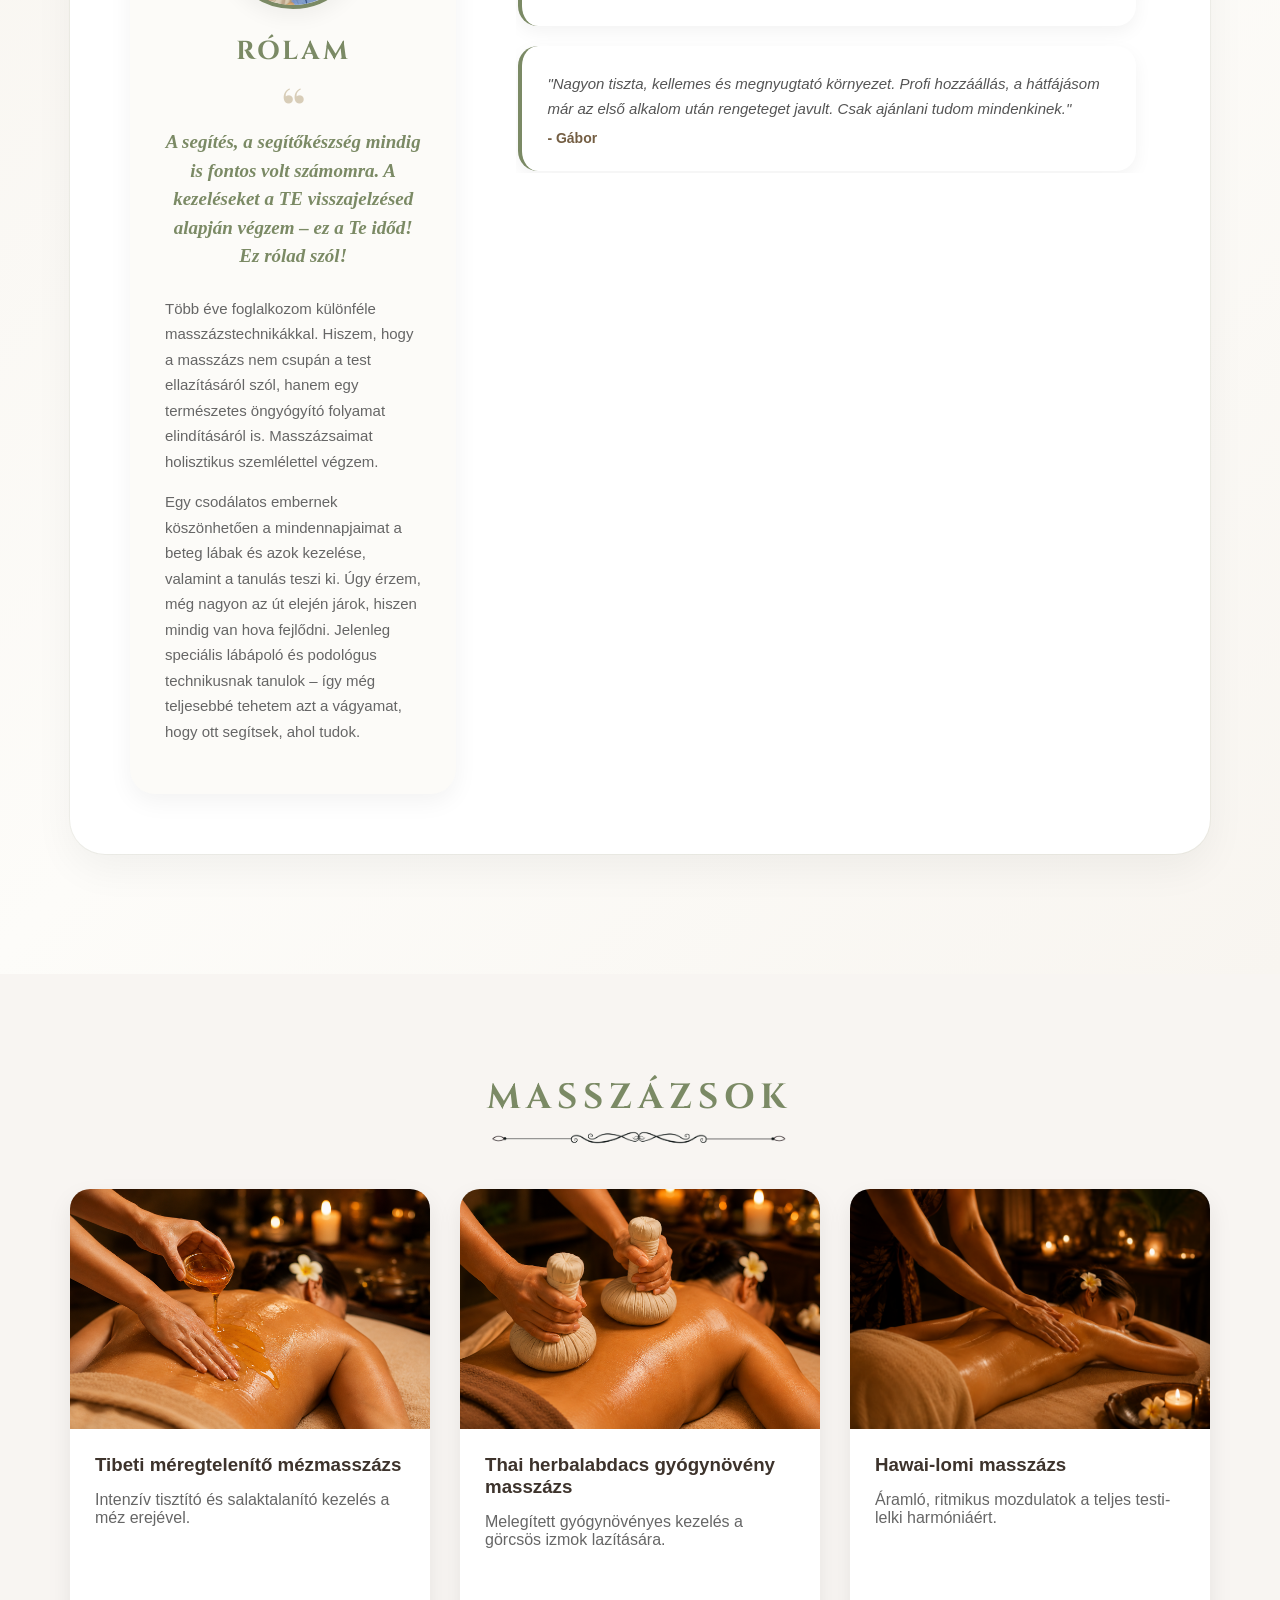
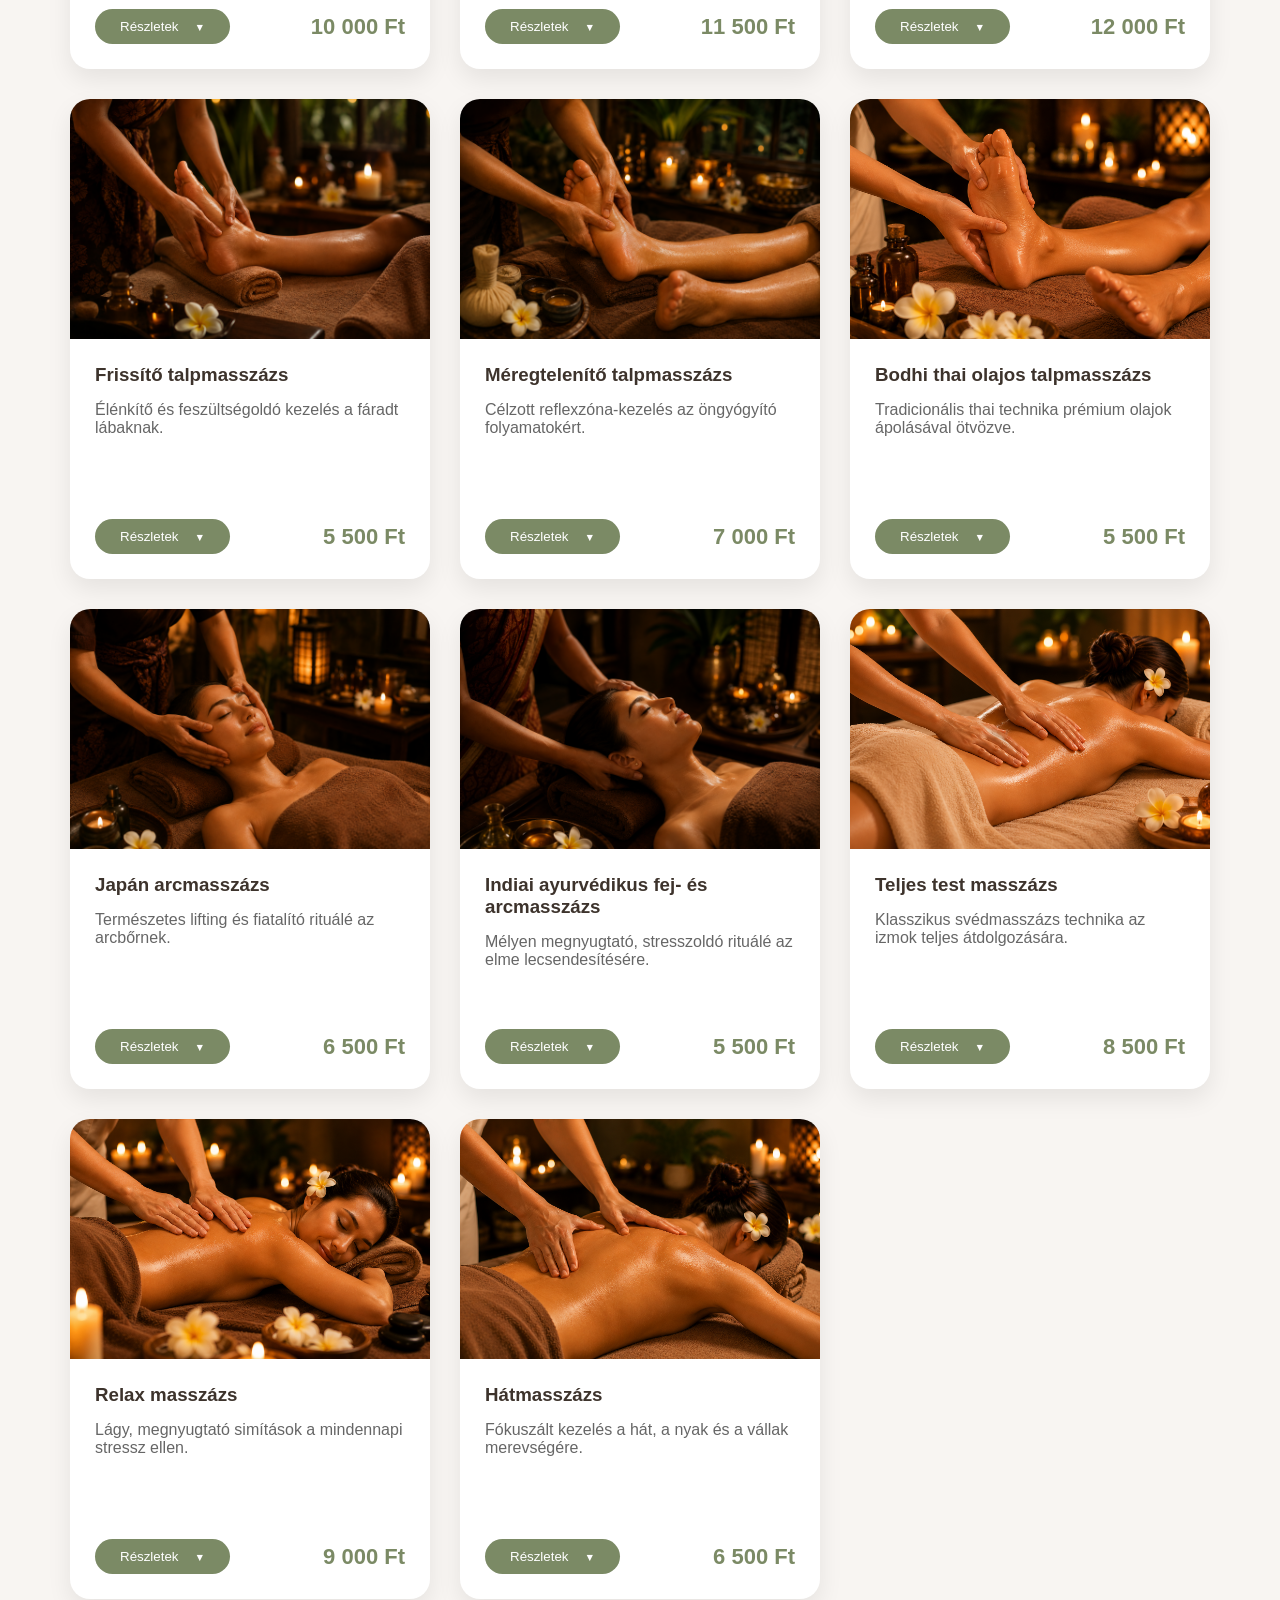
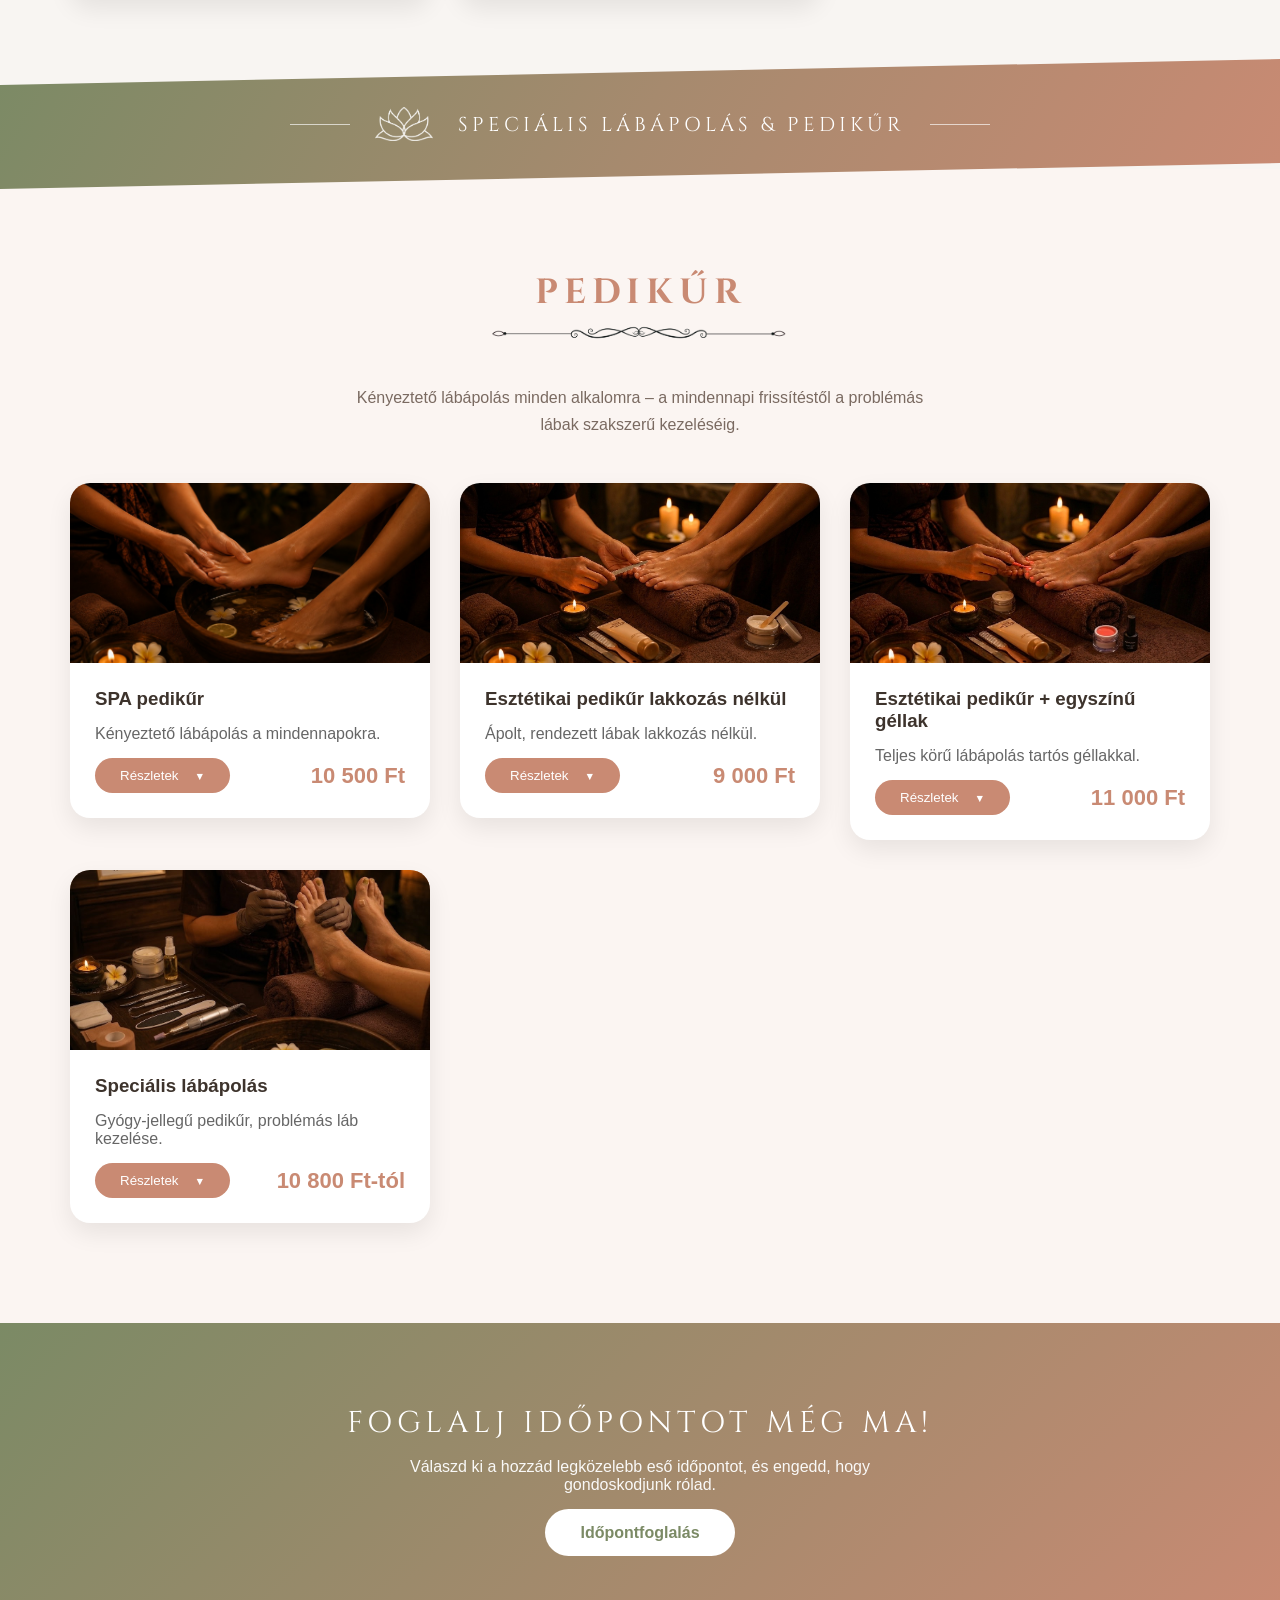
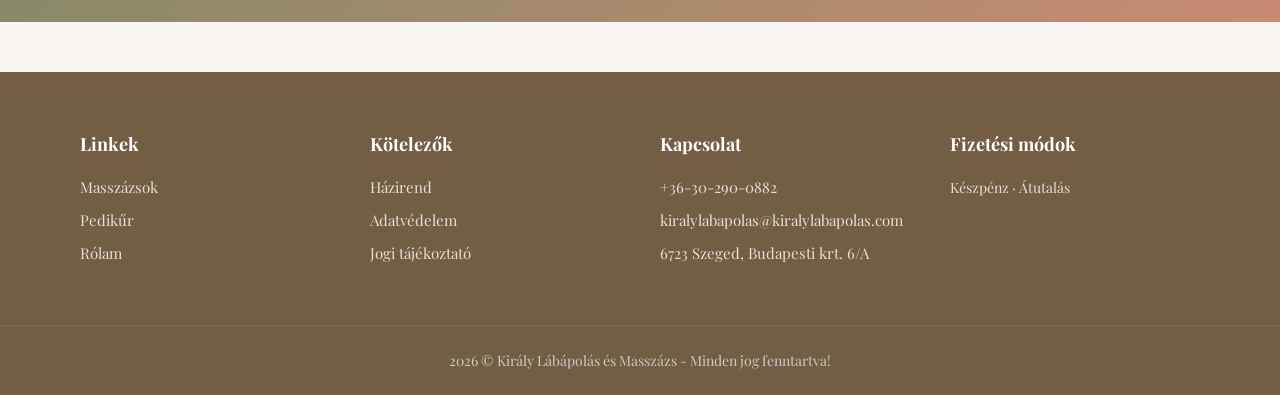
==== commit 146b6d16: "Add files via upload" ====
--- a/index.html
+++ b/index.html
@@ -1,6 +1,16 @@
 <!DOCTYPE html>
 <html lang="hu">
 <head>
+    <!-- Google tag (gtag.js) -->
+    <script async src="https://www.googletagmanager.com/gtag/js?id=G-YLX9RJX3GM"></script>
+    <script>
+      window.dataLayer = window.dataLayer || [];
+      function gtag(){dataLayer.push(arguments);}
+      gtag('js', new Date());
+
+      gtag('config', 'G-YLX9RJX3GM');
+    </script>
+
     <meta charset="UTF-8">
     <meta name="viewport" content="width=device-width, initial-scale=1.0">
 
@@ -369,7 +379,7 @@
         <div class="transition-content">
             <span class="transition-line"></span>
             <img src="images/kiraly-logo-icon-white.png" alt="" class="transition-icon">
-            <span class="transition-label">Lábápolás &amp; Pedikűr</span>
+            <span class="transition-label">Speciális lábápolás &amp; Pedikűr</span>
             <span class="transition-line"></span>
         </div>
     </div>
@@ -385,7 +395,9 @@
         <div class="service-grid pedicure-grid">
 
             <div class="card pedicure-card">
-                <div class="pedicure-card-visual" aria-hidden="true"><span class="pedicure-icon">✦</span></div>
+                <div class="pedicure-card-visual" aria-hidden="true">
+                    <img src="images/pictures/pedikur_spa.jpg" alt="SPA pedikűr - lábáztatás virágokkal">
+                </div>
                 <div class="card-content">
                     <h3>SPA pedikűr</h3>
                     <p>Kényeztető lábápolás a mindennapokra.</p>
@@ -396,14 +408,16 @@
                     </div>
 
                     <div class="info-box">
-                        <p>Lábáztatás, Holt-tengeri sós lábáztatás, SPA bőrradírozás, végül SPA krémes hidratálás.</p>
+                        <p>A kezelés meleg, illóolajos lábáztatással kezdődik, amit Holt-tengeri sós áztatás követ a bőr felfrissítéséért. Ezután gondos SPA bőrradírozással eltávolítjuk az elhalt hámsejteket, végül gazdag, krémes hidratálással zárjuk a kezelést, hogy lábad selymes és üde legyen.</p>
                     </div>
 
                 </div>
             </div>
 
             <div class="card pedicure-card">
-                <div class="pedicure-card-visual" aria-hidden="true"><span class="pedicure-icon">✦</span></div>
+                <div class="pedicure-card-visual" aria-hidden="true">
+                    <img src="images/pictures/pedikur_lakkozas_nelkul.jpg" alt="Esztétikai pedikűr lakkozás nélkül - körömreszelés">
+                </div>
                 <div class="card-content">
                     <h3>Esztétikai pedikűr lakkozás nélkül</h3>
                     <p>Ápolt, rendezett lábak lakkozás nélkül.</p>
@@ -414,14 +428,16 @@
                     </div>
 
                     <div class="info-box">
-                        <p>Körmök formázása, bőrkeményedés eltávolítása, hidratáló krémezés.</p>
+                        <p>A kezelés során szakszerűen formázzuk körmeidet, eltávolítjuk a felgyülemlett bőrkeményedést, majd ápoló, hidratáló krémezéssel fejezzük be. Ideális választás, ha rendezett, ápolt lábakra vágysz, lakkozás nélkül.</p>
                     </div>
 
                 </div>
             </div>
 
             <div class="card pedicure-card">
-                <div class="pedicure-card-visual" aria-hidden="true"><span class="pedicure-icon">✦</span></div>
+                <div class="pedicure-card-visual" aria-hidden="true">
+                    <img src="images/pictures/pedikur_gellak.jpg" alt="Esztétikai pedikűr egyszínű géllakkal">
+                </div>
                 <div class="card-content">
                     <h3>Esztétikai pedikűr + egyszínű géllak</h3>
                     <p>Teljes körű lábápolás tartós géllakkal.</p>
@@ -432,14 +448,16 @@
                     </div>
 
                     <div class="info-box">
-                        <p>Esztétikai pedikűr kezelés, kiegészítve tartós, egyszínű géllakk felvitelével.</p>
+                        <p>A teljes esztétikai pedikűr kezelés után tartós, egyszínű géllakkal zárjuk az ápolást, amely heteken át makulátlanul csillog. Így nemcsak ápolt, hanem hosszú távon is mutatós lábakkal távozhatsz.</p>
                     </div>
 
                 </div>
             </div>
 
             <div class="card pedicure-card">
-                <div class="pedicure-card-visual" aria-hidden="true"><span class="pedicure-icon">✦</span></div>
+                <div class="pedicure-card-visual" aria-hidden="true">
+                    <img src="images/pictures/pedikur_specialis.jpg" alt="Speciális lábápolás - problémás láb szakszerű kezelése" class="pedikur-specialis-img">
+                </div>
                 <div class="card-content">
                     <h3>Speciális lábápolás</h3>
                     <p>Gyógy-jellegű pedikűr, problémás láb kezelése.</p>
@@ -450,14 +468,22 @@
                     </div>
 
                     <div class="info-box">
-                        <p>Gyógypedikűr, problémás láb kezelése: extrém bőrkeményedés, megvastagodott köröm, gombás köröm, tyúkszemkezelés, tehermentesítés, otthoni tanácsadás. Végleges árak a konzultációt követően.</p>
-                    </div>
-
-                </div>
-            </div>
-
-        </div>
-
+                        <p>Gyógy-jellegű pedikűr problémás lábakra: extrém bőrkeményedés, megvastagodott vagy gombás köröm, valamint a tyúkszem kezelése, illetve a terhelés csökkentését segítő tehermentesítés. A kezelés végén otthoni ápolási tanácsokat is kapsz. A pontos, végleges árak a konzultációt követően, az egyéni állapot felmérése alapján alakulnak ki.</p>
+                    </div>
+
+                </div>
+            </div>
+
+        </div>
+
+    </section>
+
+    <!-- IDŐPONTFOGLALÁS CTA -->
+
+    <section class="booking-cta">
+        <h2>Foglalj időpontot még ma!</h2>
+        <p>Válaszd ki a hozzád legközelebb eső időpontot, és engedd, hogy gondoskodjunk rólad.</p>
+        <a href="https://kiraly-labapolas-es-masszazs.salonic.hu" class="btn" target="_blank" rel="noopener">Időpontfoglalás</a>
     </section>
 
     <!-- Contact -->
@@ -467,16 +493,16 @@
         <div class="footer-column">
             <h4>Linkek</h4>
             <ul>
-                <li><a href="#services">Masszázsok</a></li>
-                <li><a href="#pedicure">Pedikűr</a></li>
-                <li><a href="#about">Rólam</a></li>
+                <li><a href="#services" style="font-family:'Playfair Display','Georgia',serif;font-weight:400;font-style:normal;">Masszázsok</a></li>
+                <li><a href="#pedicure" style="font-family:'Playfair Display','Georgia',serif;font-weight:400;font-style:normal;">Pedikűr</a></li>
+                <li><a href="#about" style="font-family:'Playfair Display','Georgia',serif;font-weight:400;font-style:normal;">Rólam</a></li>
             </ul>
         </div>
 
         <div class="footer-column">
             <h4>Kötelezők</h4>
             <ul>
-                <li><a href="fizetesi-modok.html">Fizetési módok</a></li>
+                <li><a href="hazirend.html">Házirend</a></li>
                 <li><a href="adatvedelem.html">Adatvédelem</a></li>
                 <li><a href="jogi-tajekoztato.html">Jogi tájékoztató</a></li>
             </ul>
@@ -495,7 +521,7 @@
             <h4>Fizetési módok</h4>
             <div class="payment-box">
                 <!-- TODO: ha elkészül a hivatalos "images/revolut-pay.png" logó, cseréld vissza <img>-re -->
-                <p class="payment-text">Revolut&nbsp;Pay · Visa · Mastercard · Google&nbsp;Pay · Apple&nbsp;Pay</p>
+                <p class="payment-text">Készpénz · Átutalás</p>
             </div>
         </div>
     </div>
--- a/massage.css
+++ b/massage.css
@@ -609,17 +609,23 @@
 }
 
 .pedicure-card-visual{
-    height:110px;
+    height:180px;
     background:linear-gradient(135deg,#e7c9bb 0%,#c98a73 100%);
-    display:flex;
-    align-items:center;
-    justify-content:center;
-}
-
-.pedicure-icon{
-    font-family:'Cinzel', serif;
-    font-size:34px;
-    color:#fff;
+    overflow:hidden;
+}
+
+.pedicure-card-visual img{
+    width:100%;
+    height:100%;
+    object-fit:cover;
+    display:block;
+}
+
+/* JAVÍTÁS: a "Speciális lábápolás" fotón bal fent egy felirat-tábla van a képen belül -
+   ez a pozicionálás jobbra-lefelé tolja a látható kivágást, hogy a tábla szövege ne
+   látszódjon a kártyán (a cím és leírás úgyis ott van alatta, feleslegessé tenné) */
+.pedikur-specialis-img{
+    object-position:80% 75%;
 }
 
 .pedicure-card .price{
@@ -636,6 +642,52 @@
 
 .pedicure-card .info-box{
     border-left-color:#c98a73;
+}
+
+/* IDŐPONTFOGLALÁS CTA (Pedikűr és a lábléc között) */
+
+.booking-cta{
+    text-align:center;
+    padding:80px 20px;
+    background:linear-gradient(135deg,#7b8a65 0%,#c98a73 100%);
+}
+
+.booking-cta h2{
+    font-family:'Cinzel', serif;
+    text-transform:uppercase;
+    letter-spacing:5px;
+    font-size:30px;
+    font-weight:400;
+    color:#fff;
+    margin-bottom:15px;
+}
+
+.booking-cta p{
+    max-width:520px;
+    margin:0 auto 30px auto;
+    color:#fff;
+    opacity:.95;
+}
+
+.booking-cta .btn{
+    background:#fff;
+    color:#7b8a65;
+    font-weight:600;
+}
+
+.booking-cta .btn:hover{
+    background:#f3efe8;
+}
+
+@media(max-width:700px){
+    .booking-cta{
+        padding:55px 20px;
+    }
+
+    .booking-cta h2{
+        font-size:24px;
+        letter-spacing:3px;
+    }
 }
 
 /* JOGI OLDALAK (Adatvédelem, Jogi tájékoztató) */
@@ -753,7 +805,19 @@
 }
 
 /* Linkek kinézete */
+/* JAVÍTÁS: !important a betűtípuson, mert a Squarespace tárhely saját, a kód
+   beillesztése után betöltődő stílusai felülírhatják a linkek betűtípusát -
+   enélkül egyes footer-linkek (pl. az oszlop első eleme) más betűtípussal
+   jelenhetnek meg, mint a többi */
+.footer-column,
+.footer-column li {
+    font-family: 'Playfair Display', 'Georgia', serif !important;
+}
+
 .footer-column a {
+    font-family: 'Playfair Display', 'Georgia', serif !important;
+    font-weight: 400 !important;
+    font-style: normal !important;
     color: #e5dfd8;
     text-decoration: none;
     font-size: 15px;
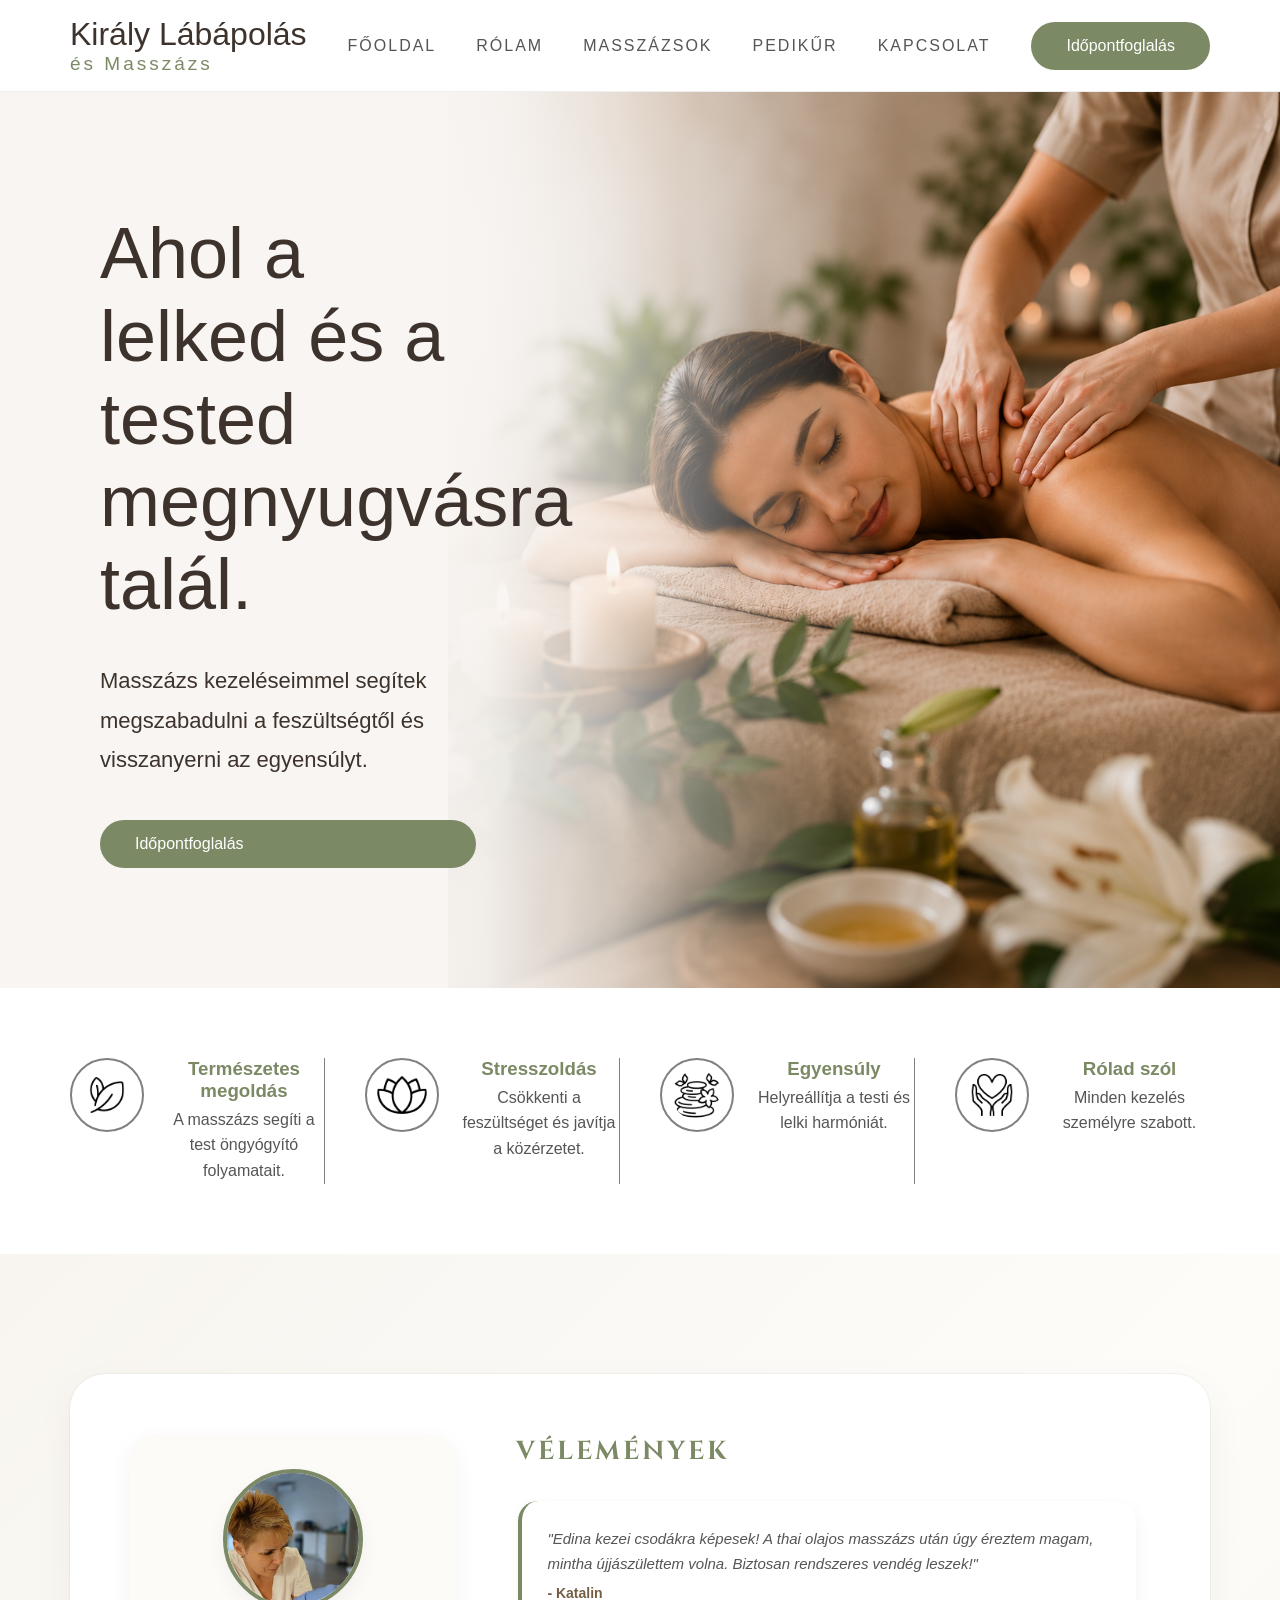
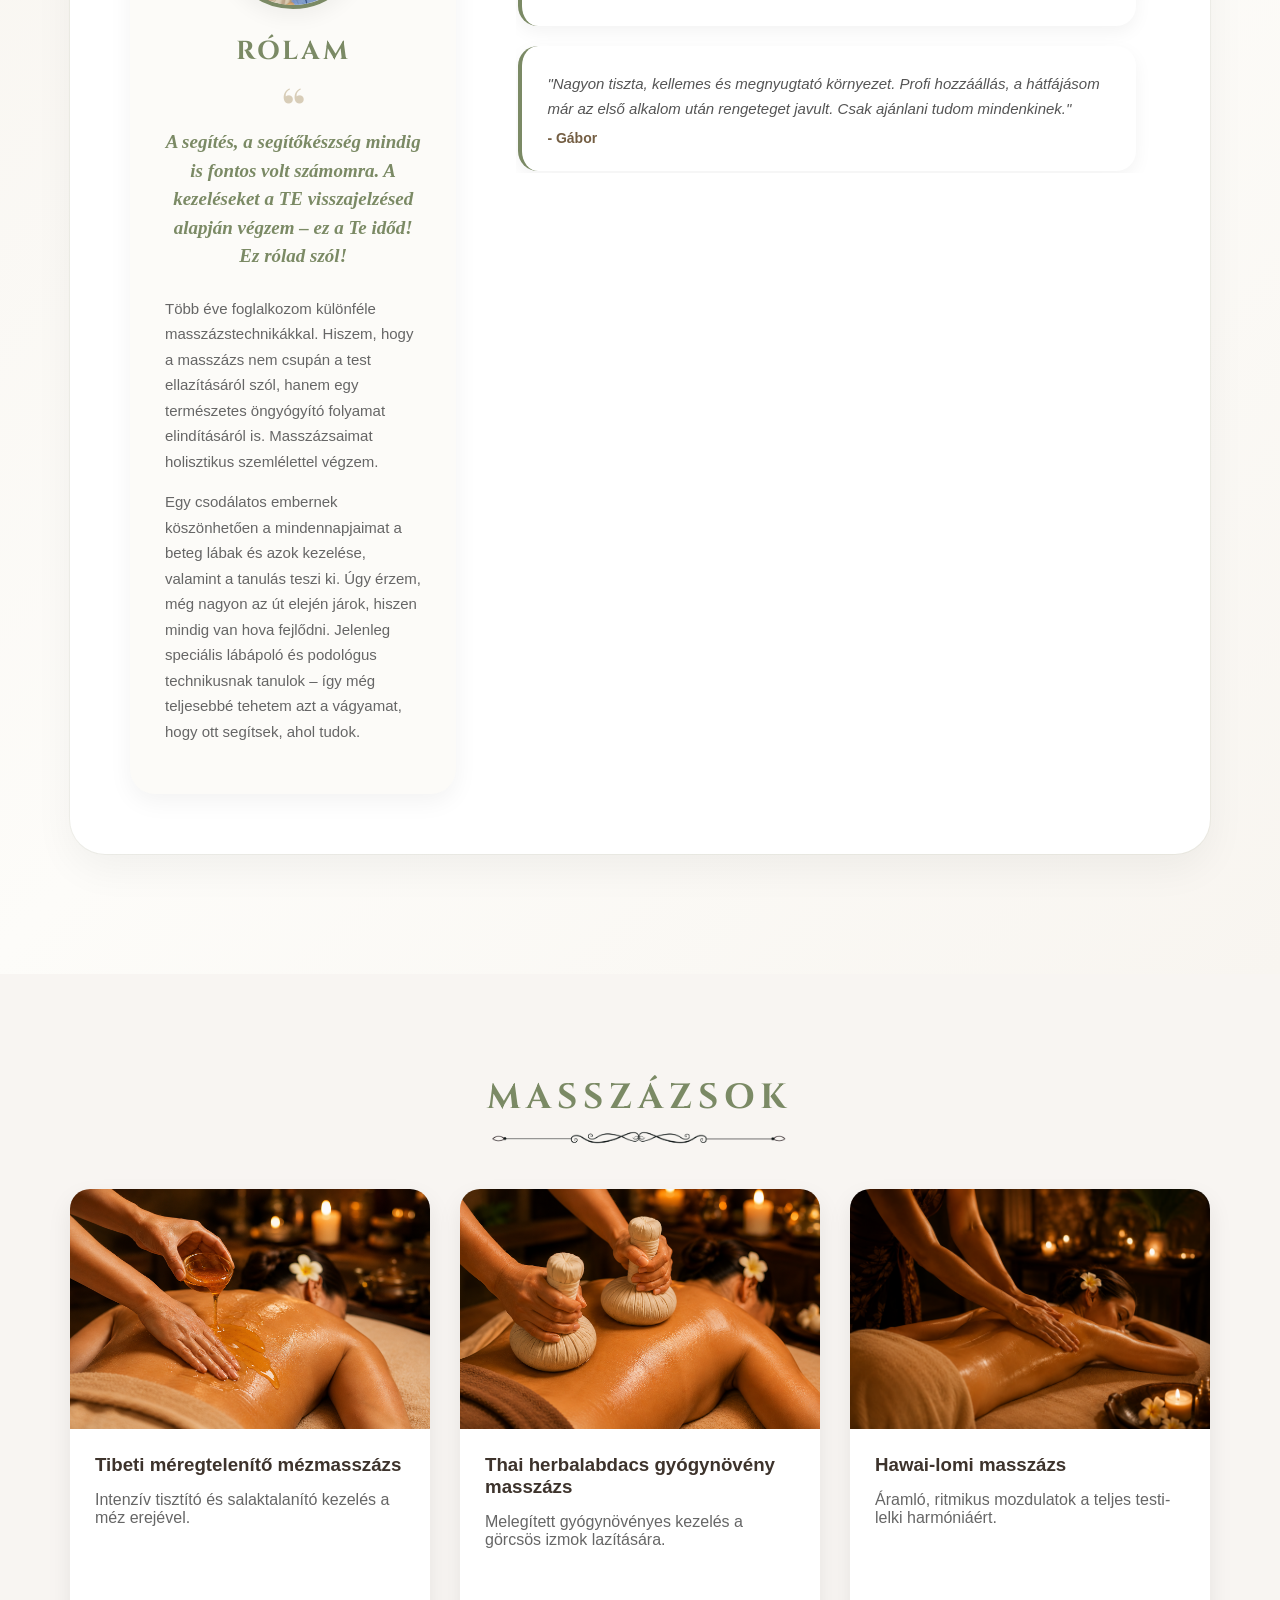
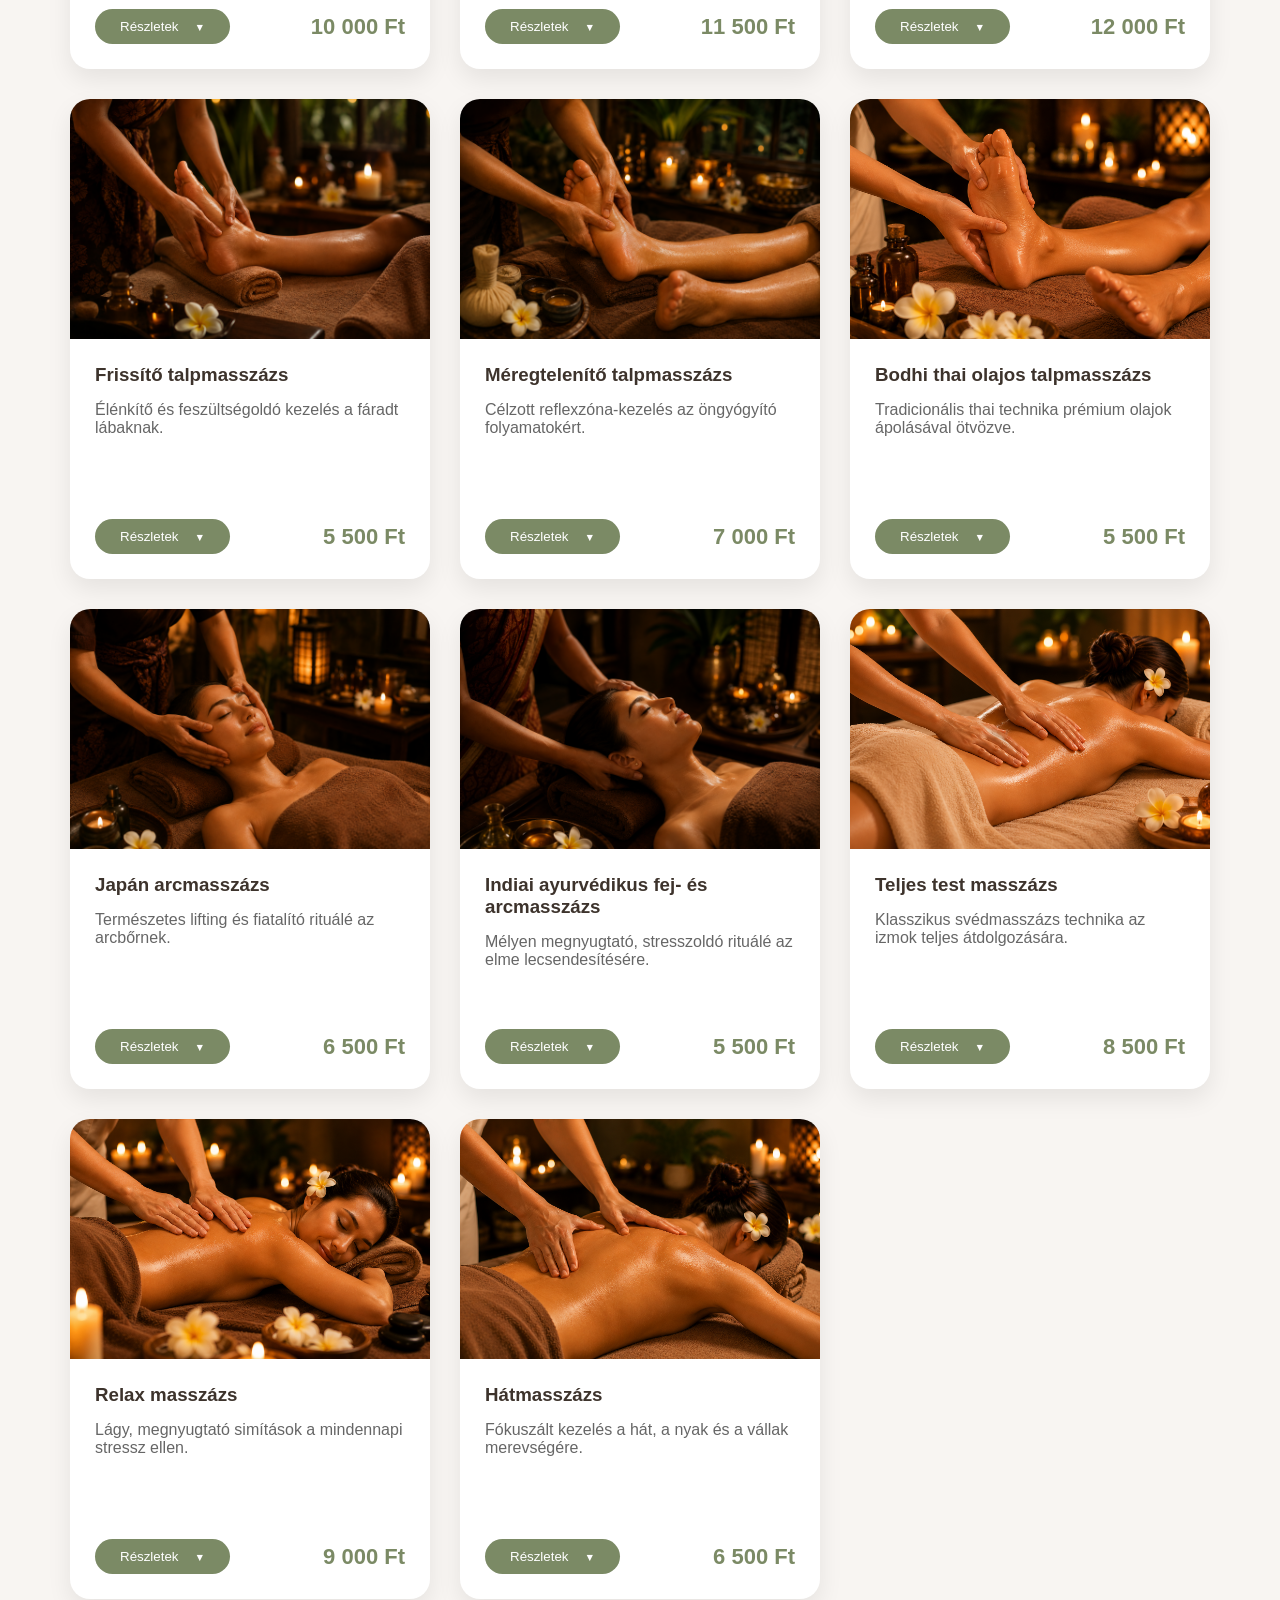
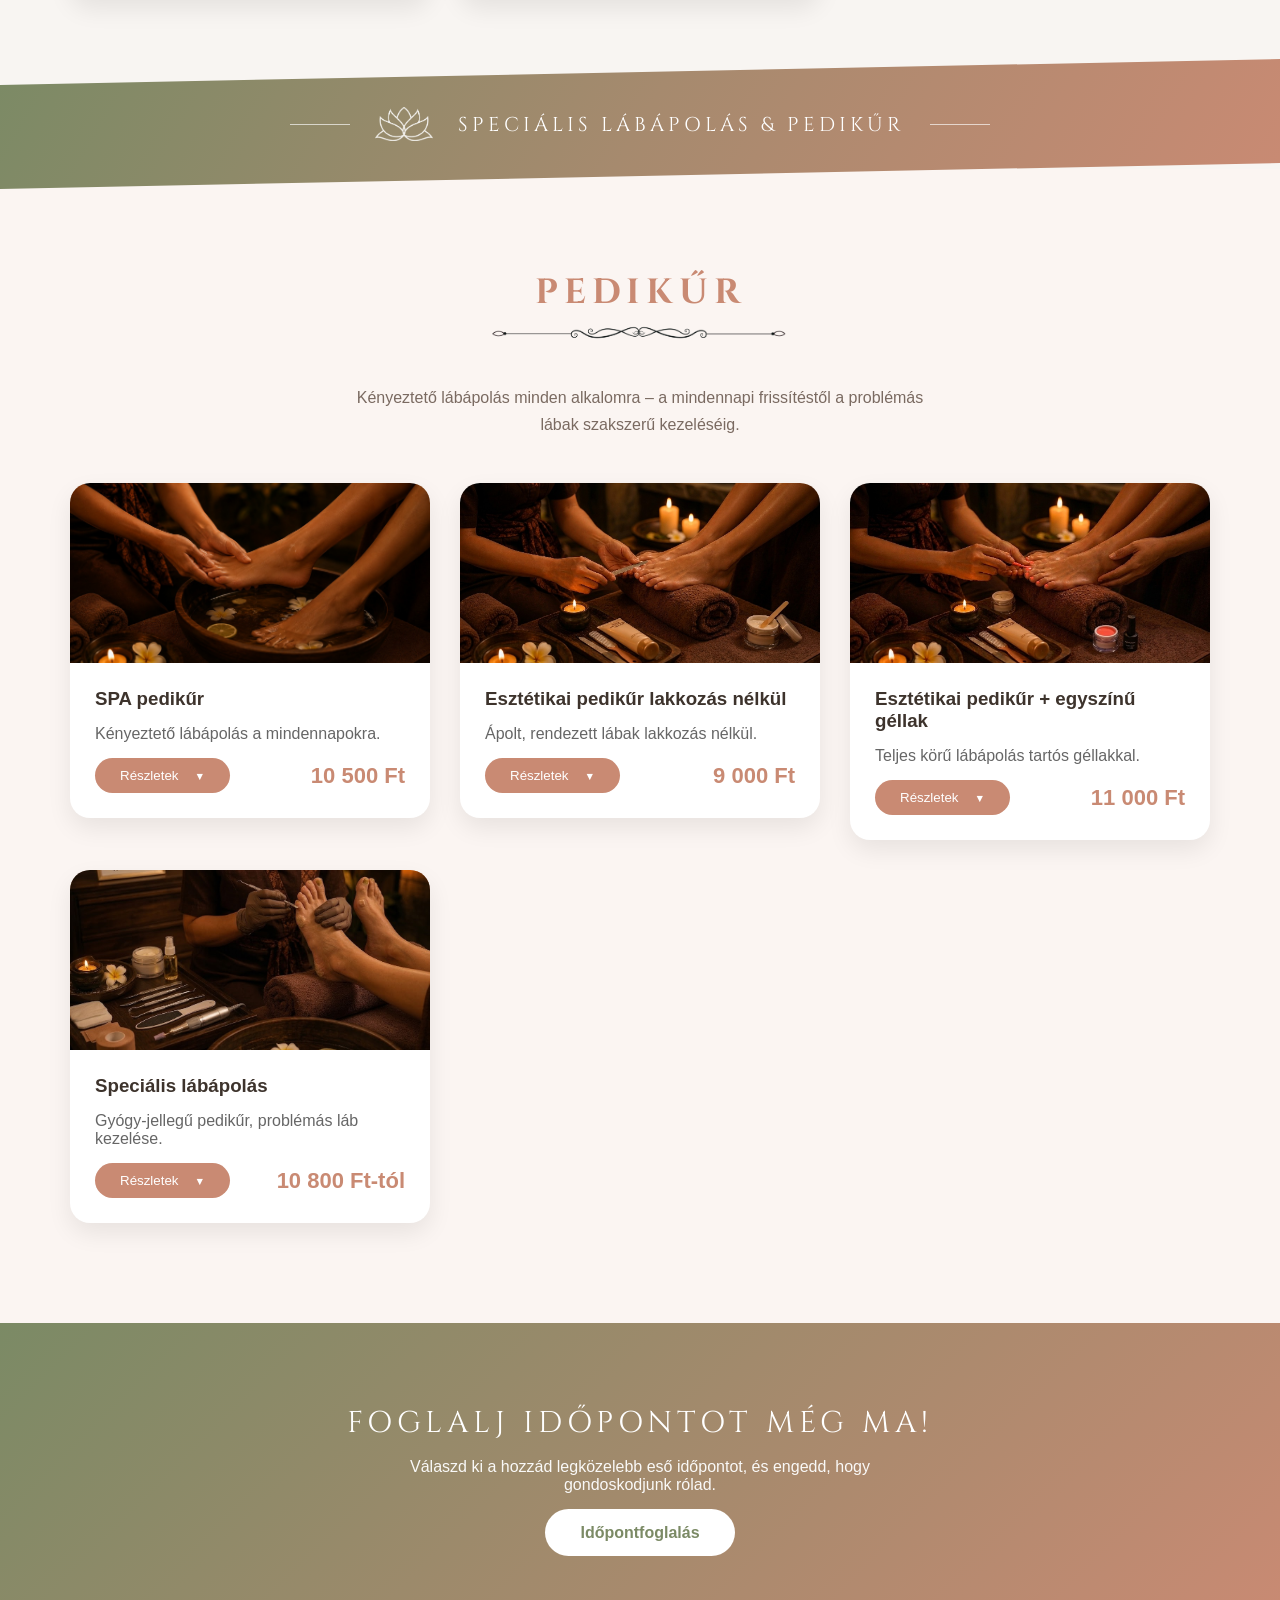
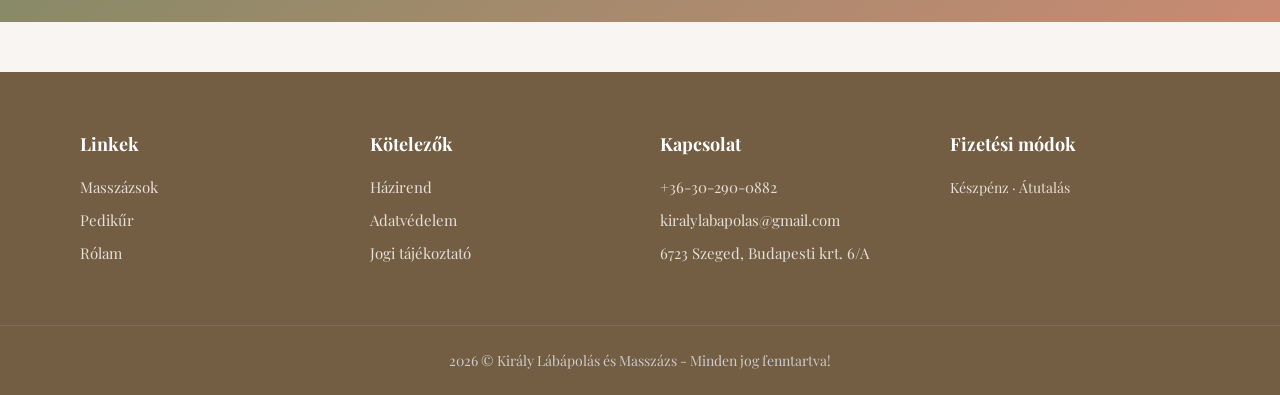
==== commit 13ce601a: "Update index.html" ====
--- a/index.html
+++ b/index.html
@@ -512,7 +512,7 @@
             <h4>Kapcsolat</h4>
             <ul>
                 <li><a href="tel:+36302900882">+36-30-290-0882</a></li>
-                <li><a href="mailto:kiralylabapolas@kiralylabapolas.com">kiralylabapolas@kiralylabapolas.com</a></li>
+                <li><a href="mailto:kiralylabapolas@gmail.com">kiralylabapolas@gmail.com</a></li>
                 <li><a href="https://www.google.com/maps/place/Kir%C3%A1ly+L%C3%A1b%C3%A1pol%C3%A1s+%C3%A9s+Massz%C3%A1zs/@46.2673879,20.1642517,17z/data=!3m1!4b1!4m6!3m5!1s0x474489f8a36e9695:0xf2fa89c161ba9609!8m2!3d46.2673842!4d20.1668266!16s%2Fg%2F11zwzh987q?entry=ttu&g_ep=EgoyMDI2MDgxNi4wIKXMDSoASAFQAw%3D%3D" target="_blank">6723 Szeged, Budapesti krt. 6/A</a></li>
             </ul>
         </div>
@@ -532,4 +532,4 @@
 </footer>
 
 </body>
-</html>+</html>
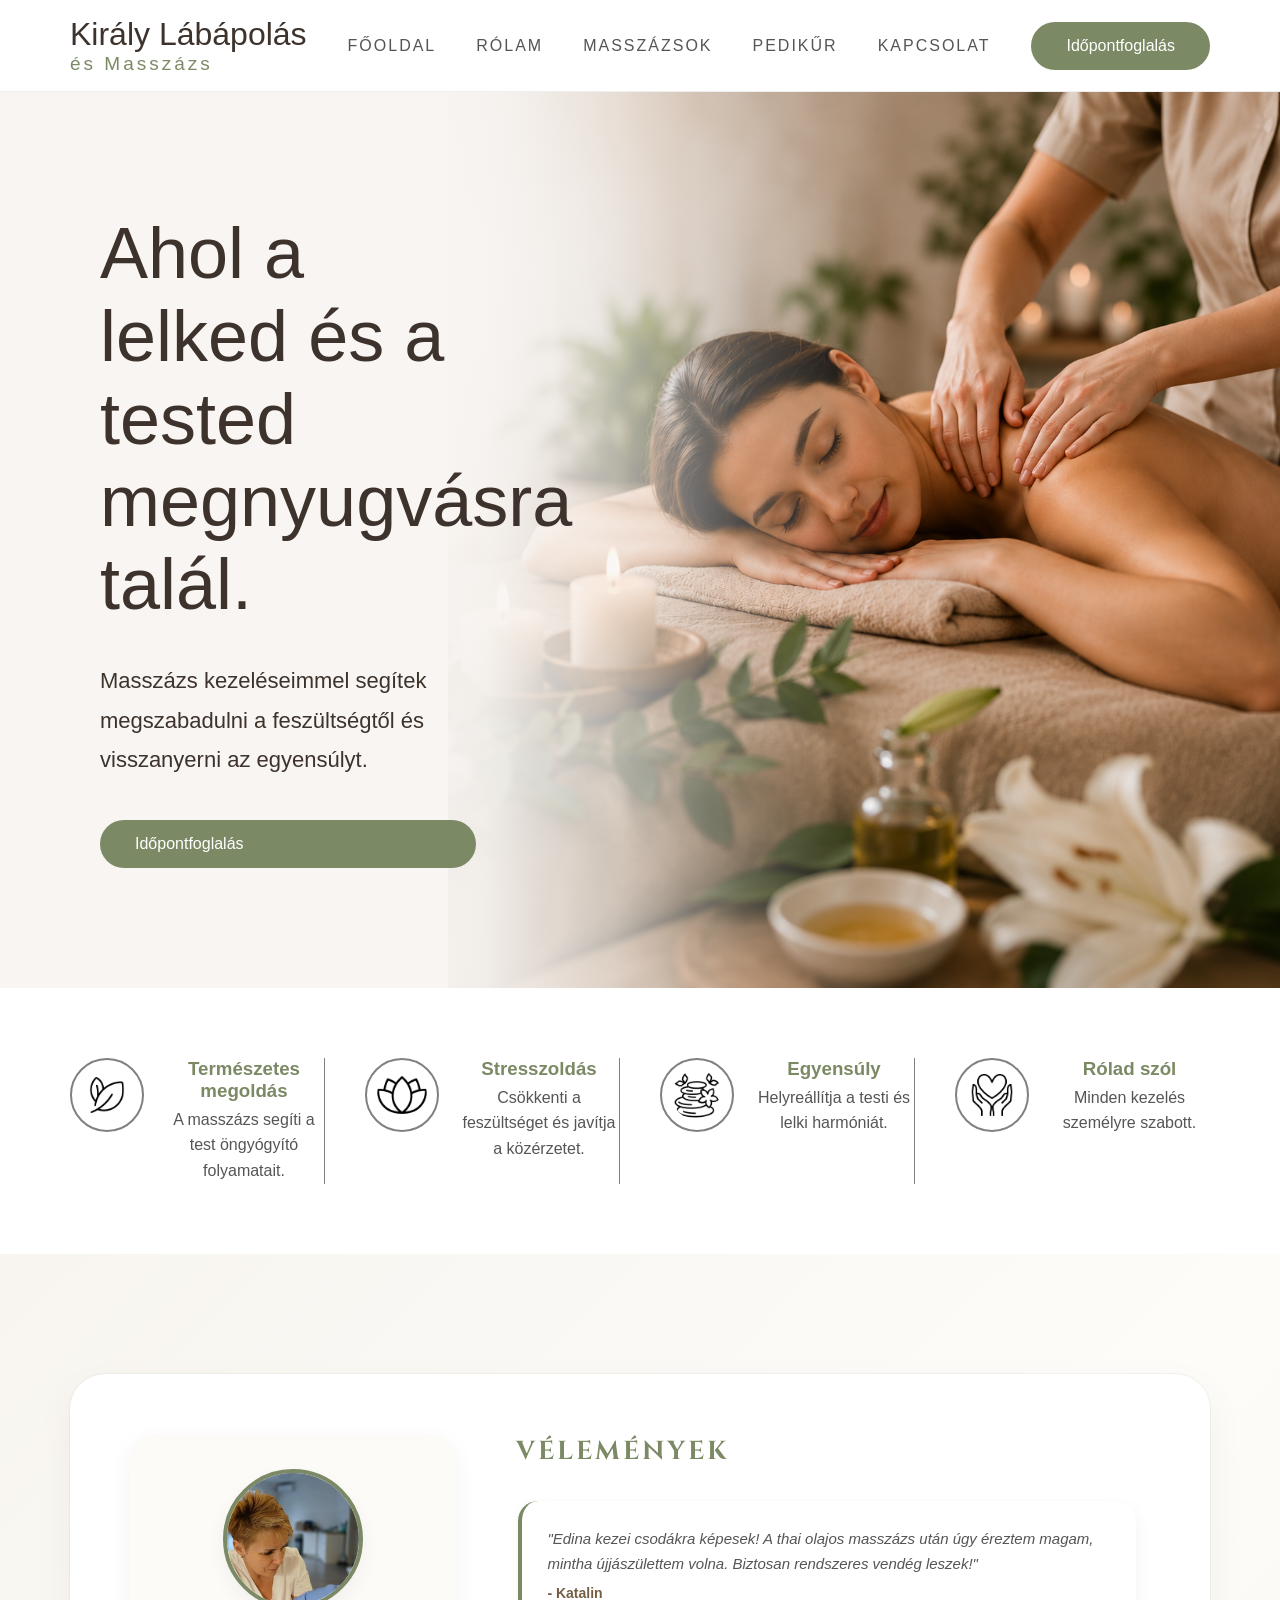
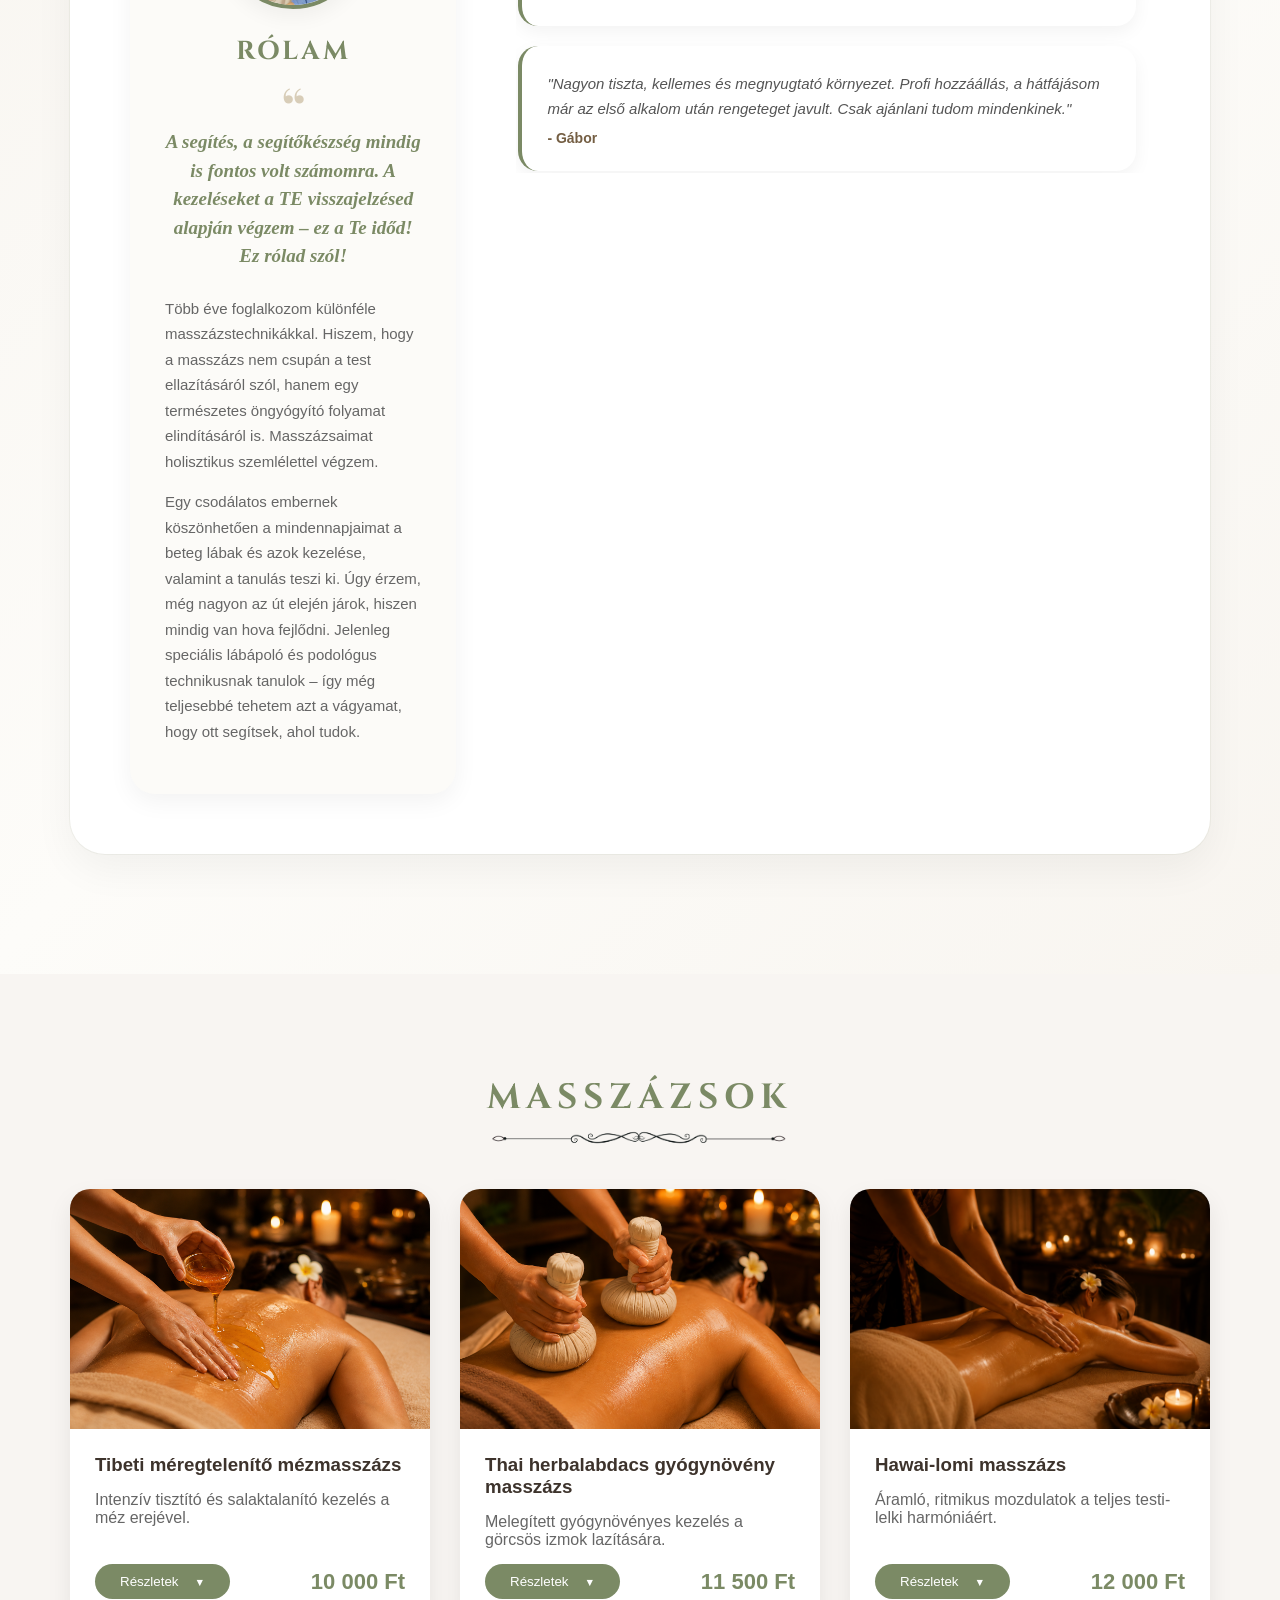
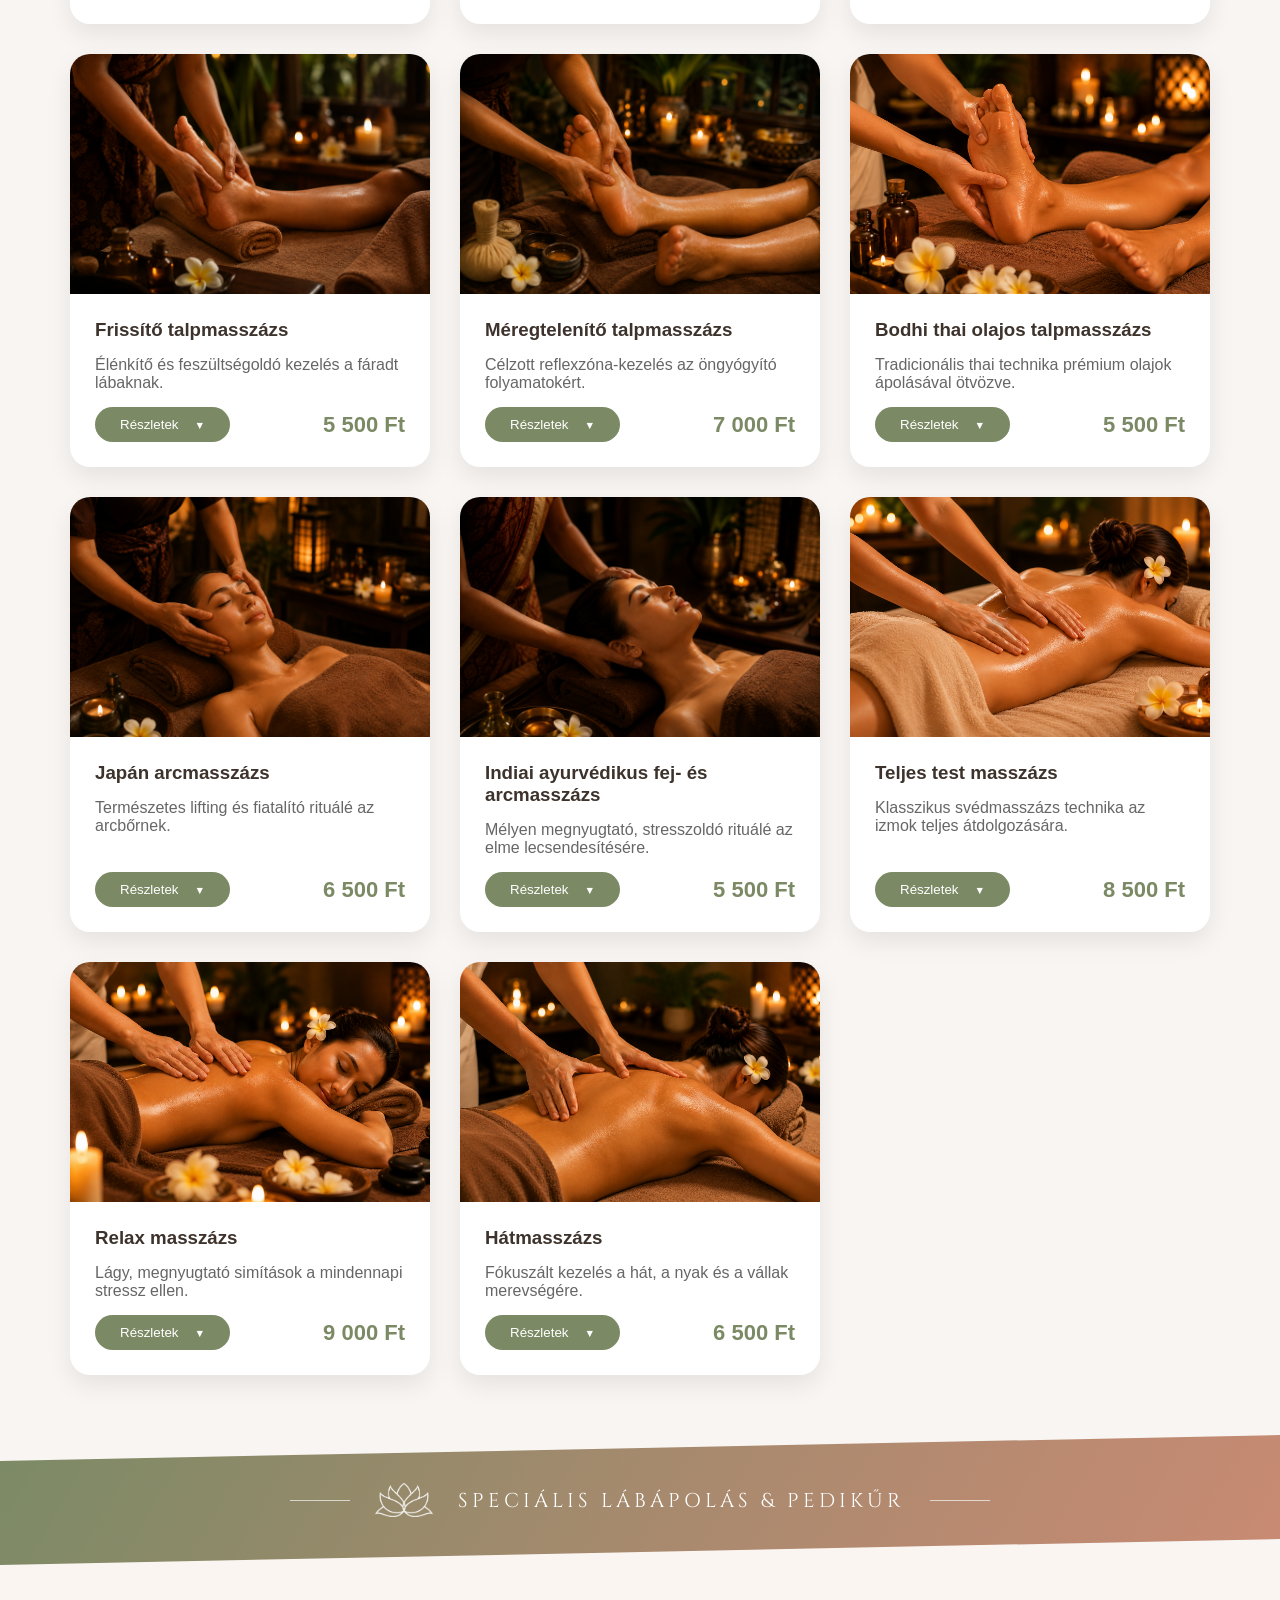
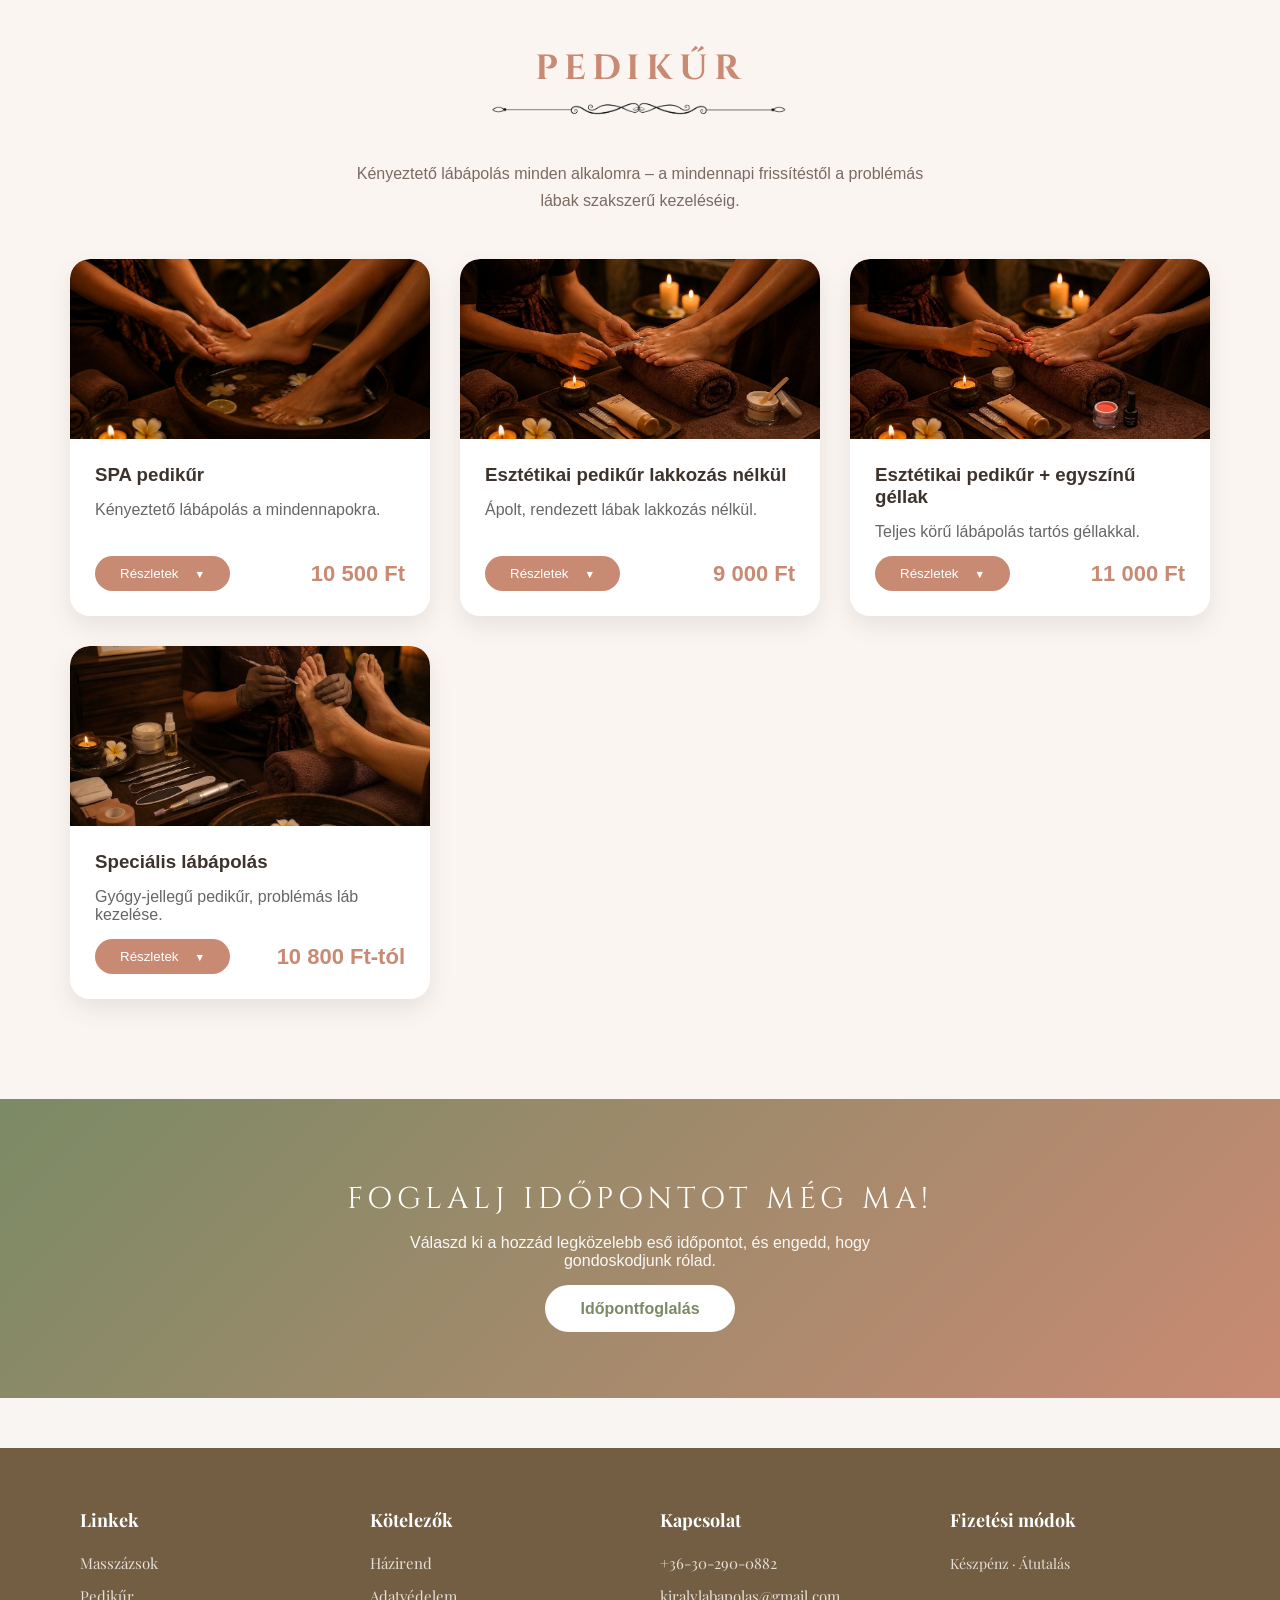
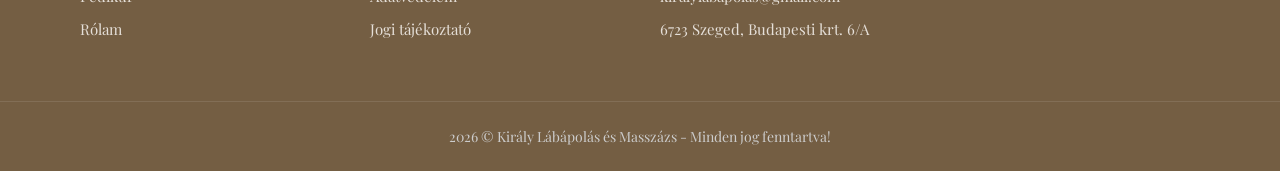
==== commit efde46db: "Add files via upload" ====
--- a/index.html
+++ b/index.html
@@ -47,7 +47,7 @@
                 </ul>
             </nav>
 
-            <a href="https://kiraly-labapolas-es-masszazs.salonic.hu" class="btn" target="_blank" rel="noopener">Időpontfoglalás</a>
+            <a href="https://reserveme.hu/kiraly-labapolas-es-masszazs" class="btn" target="_blank" rel="noopener">Időpontfoglalás</a>
 
             <button class="nav-toggle" id="navToggle" aria-label="Menü megnyitása" aria-expanded="false" aria-controls="mainNav">
                 <span></span><span></span><span></span>
@@ -69,7 +69,7 @@
             a feszültségtől és visszanyerni az egyensúlyt.
         </p>
 
-        <a href="https://kiraly-labapolas-es-masszazs.salonic.hu" class="btn" target="_blank" rel="noopener">Időpontfoglalás</a>
+        <a href="https://reserveme.hu/kiraly-labapolas-es-masszazs" class="btn" target="_blank" rel="noopener">Időpontfoglalás</a>
 
     </div>
 
@@ -483,7 +483,7 @@
     <section class="booking-cta">
         <h2>Foglalj időpontot még ma!</h2>
         <p>Válaszd ki a hozzád legközelebb eső időpontot, és engedd, hogy gondoskodjunk rólad.</p>
-        <a href="https://kiraly-labapolas-es-masszazs.salonic.hu" class="btn" target="_blank" rel="noopener">Időpontfoglalás</a>
+        <a href="https://reserveme.hu/kiraly-labapolas-es-masszazs" class="btn" target="_blank" rel="noopener">Időpontfoglalás</a>
     </section>
 
     <!-- Contact -->
--- a/massage.css
+++ b/massage.css
@@ -440,31 +440,34 @@
 
 .service-grid{
     display:grid;
-    grid-template-columns:repeat(5,1fr);
+    grid-template-columns:repeat(4,1fr);
     gap:30px;
-    align-items:start;
+    align-items:stretch;
 }
 
 .card{
     background:white;
     border-radius:20px;
-    overflow:hidden;
     box-shadow:0 10px 25px rgba(0,0,0,0.08);
     transition:.3s;
-    
+
     display: flex;
     flex-direction: column;
-    min-height: 480px;
+    position: relative;
 }
 
 .card:hover{
     transform:translateY(-8px);
 }
 
+/* JAVÍTÁS: a kártya kerekített sarkait mostantól a kép saját border-radiusa
+   adja (nem a szülő overflow:hidden-je), hogy a lenyitott Részletek doboz
+   szabadon "kilóghasson" a kártya alól anélkül, hogy levágná a szülő */
 .card img{
     width:100%;
     height:240px;
     object-fit:cover;
+    border-radius:20px 20px 0 0;
 }
 
 .card-content{
@@ -501,7 +504,6 @@
 
 .info-box{
     display: none;
-    margin-top: 15px;
     padding: 15px;
     background-color: #f9fbf7;
     border-radius: 10px;
@@ -510,8 +512,27 @@
     color: #555;
 }
 
+/* JAVÍTÁS: a lenyitott Részletek doboz lebegő panelként jelenik meg a kártya
+   alatt (position:absolute), így nem növeli meg a kártya (grid-cella)
+   magasságát - emiatt a többi, ugyanabban a sorban lévő kártya nem "nyúlik
+   meg" vele együtt, csak az, amelyiket ténylegesen lenyitottuk */
 .info-box.open {
     display: block !important;
+    position: absolute;
+    top: 100%;
+    left: 25px;
+    right: 25px;
+    margin-top: 10px;
+    box-shadow: 0 15px 30px rgba(0,0,0,0.18);
+    z-index: 5;
+}
+
+/* A lenyitott kártyát a szomszédai fölé emeljük, hogy a lebegő panel
+   ne csússzon a következő sor kártyái mögé (a .card-open a JS tartaléka
+   azokra a böngészőkre, ahol a :has() még nem támogatott) */
+.card:has(.info-box.open),
+.card.card-open{
+    z-index: 30;
 }
 
 .info-btn{
@@ -612,6 +633,7 @@
     height:180px;
     background:linear-gradient(135deg,#e7c9bb 0%,#c98a73 100%);
     overflow:hidden;
+    border-radius:20px 20px 0 0;
 }
 
 .pedicure-card-visual img{
@@ -1061,6 +1083,11 @@
         padding:20px;
     }
 
+    .info-box.open{
+        left:20px;
+        right:20px;
+    }
+
     .footer-container{
         grid-template-columns:1fr;
     }
@@ -1086,4 +1113,4 @@
         width:28px;
     }
 
-}+}
